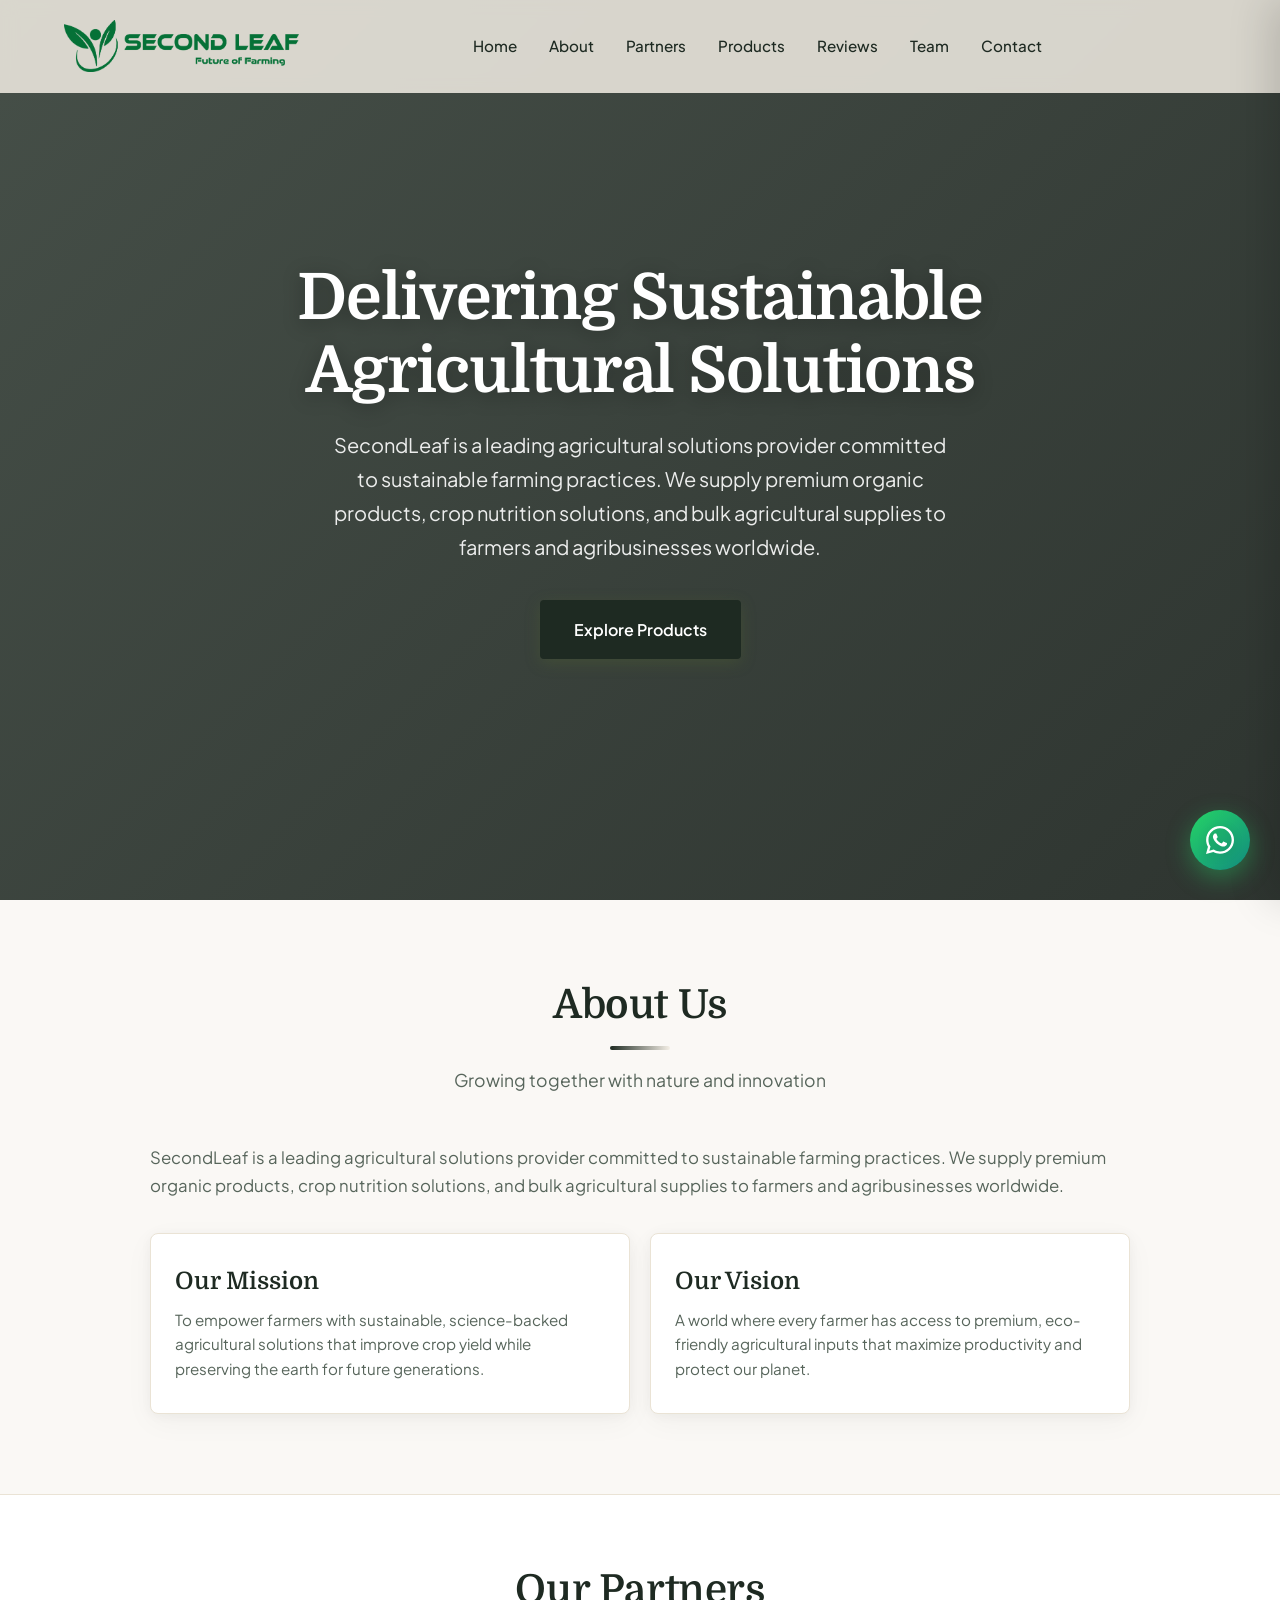
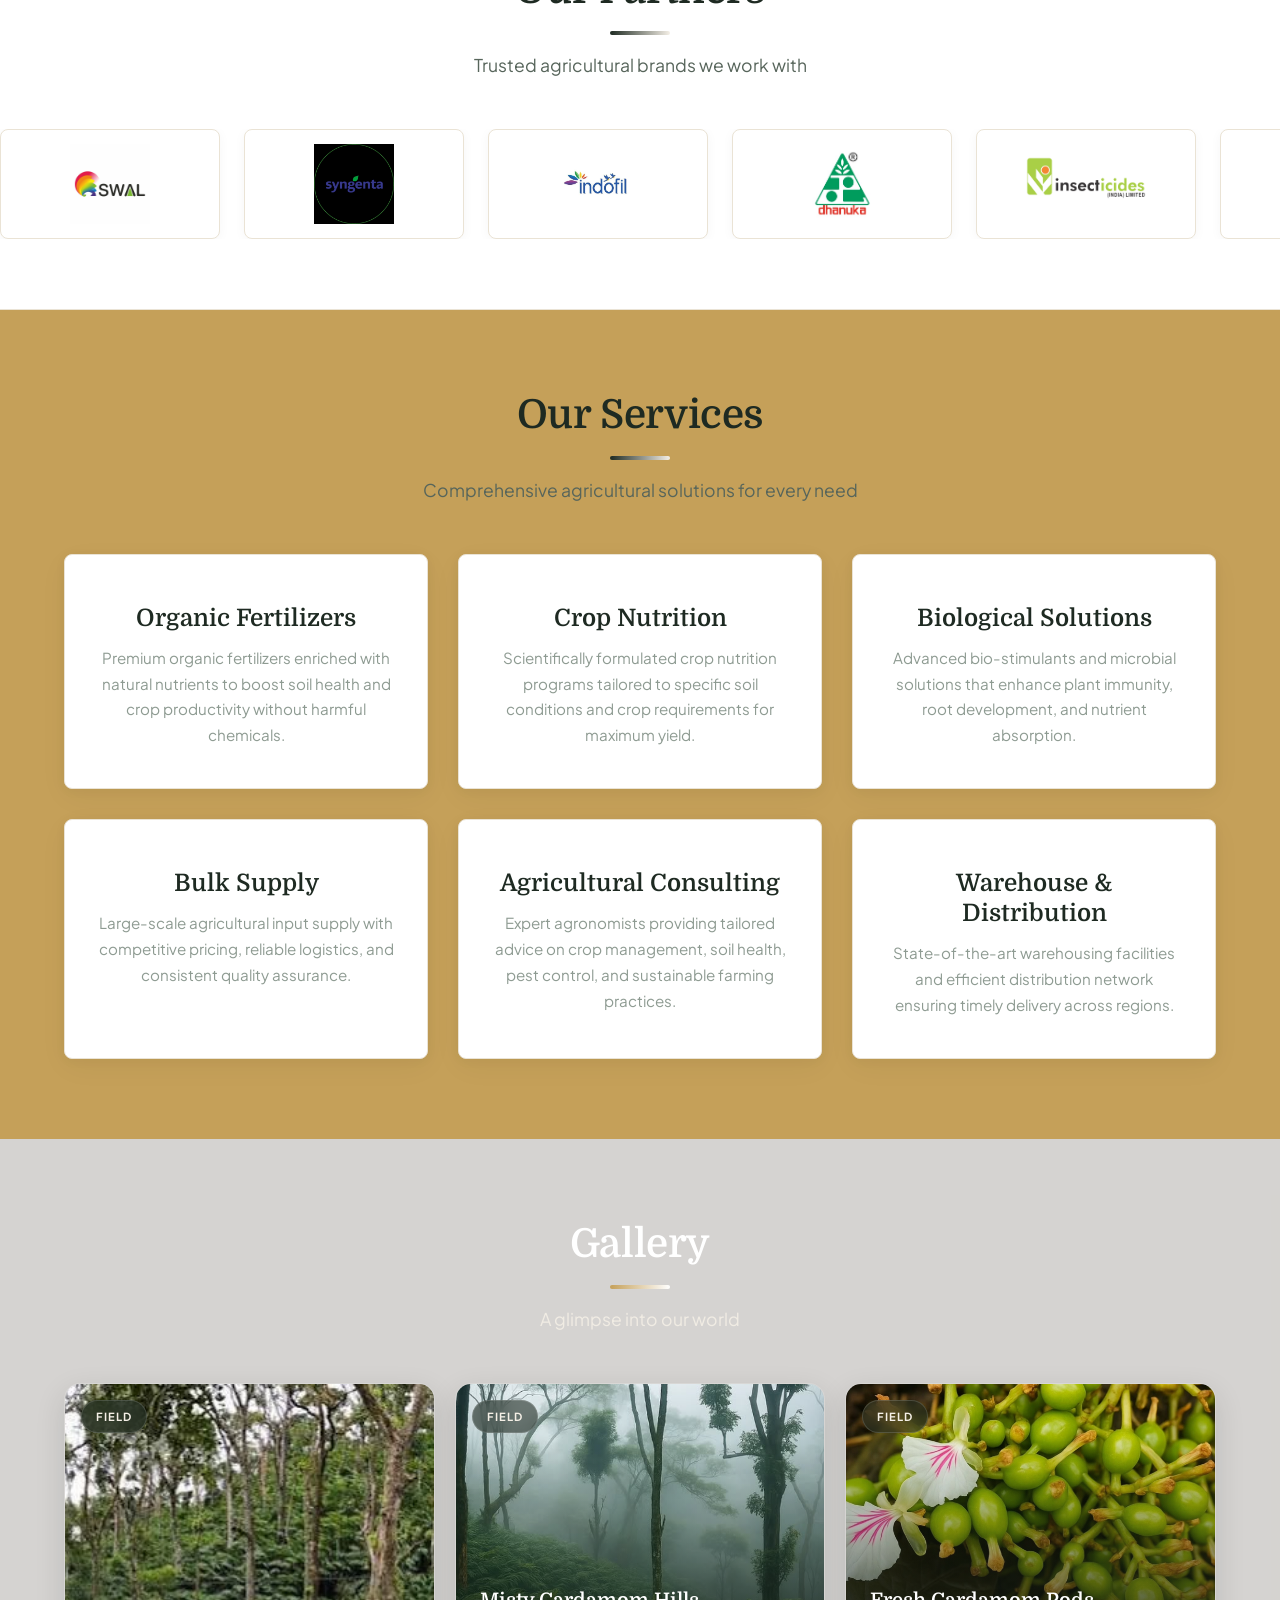
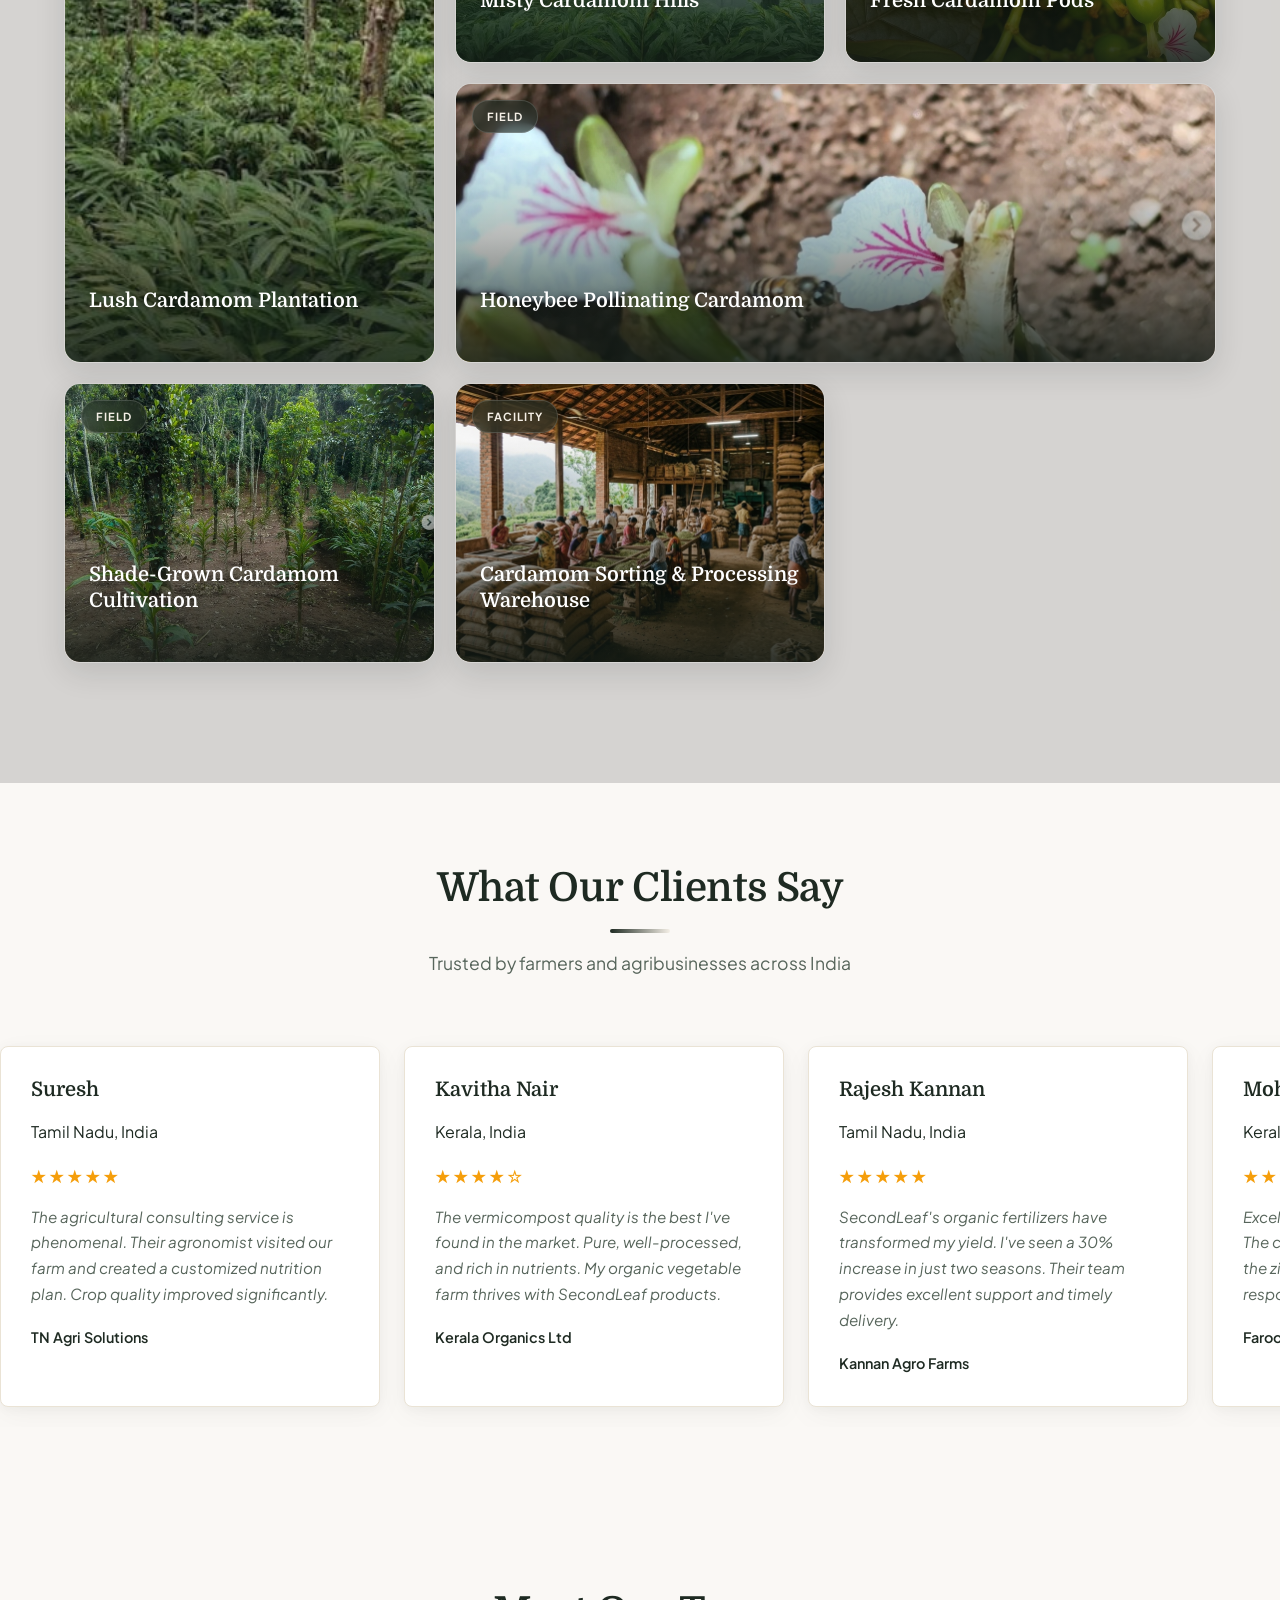
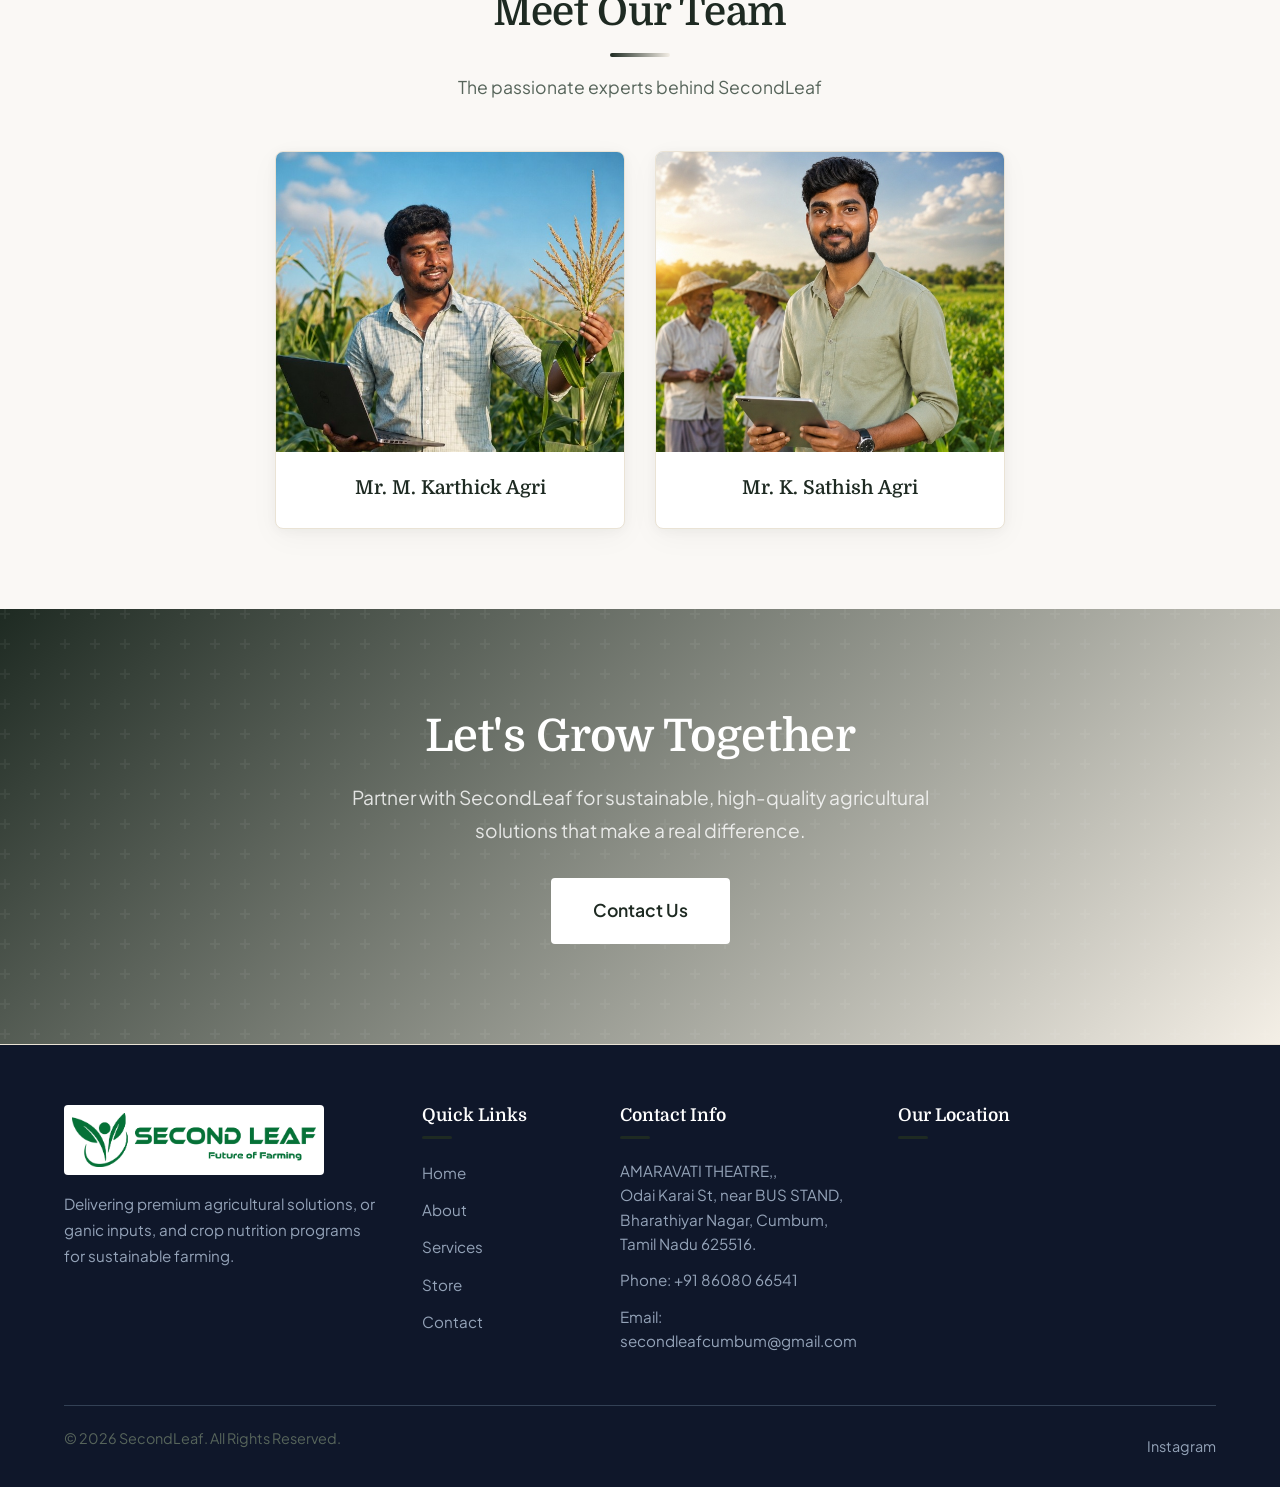
==== index.html @ 88ac5e3d "first commit" ====
<!DOCTYPE html>
<html lang="en">

<head>
  <meta charset="UTF-8">
  <meta name="viewport" content="width=device-width, initial-scale=1.0">
  <meta name="description"
    content="SecondLeaf — Delivering Sustainable Agricultural Solutions. Premium organic products, crop nutrition, and bulk agricultural supplies for farmers and agribusinesses worldwide.">
  <meta name="keywords"
    content="agriculture, organic farming, fertilizers, crop nutrition, sustainable agriculture, SecondLeaf">
  <meta name="author" content="SecondLeaf">
  <title>SecondLeaf — Sustainable Agricultural Solutions</title>

  <!-- Google Fonts -->
  <link rel="preconnect" href="https://fonts.googleapis.com">
  <link rel="preconnect" href="https://fonts.gstatic.com" crossorigin>
  <link
    href="https://fonts.googleapis.com/css2?family=Domine:wght@500;600;700&family=Plus+Jakarta+Sans:wght@400;500;600;700&display=swap"
    rel="stylesheet">

  <!-- Main Stylesheet -->
  <link rel="stylesheet" href="css/style.css">
</head>

<body>



  <!-- ============================================================
       2. SCROLL PROGRESS BAR
       ============================================================ -->
  <div id="scroll-progress" role="progressbar" aria-label="Page scroll progress" aria-valuenow="0" aria-valuemin="0"
    aria-valuemax="100"></div>

  <!-- ============================================================
       3. STICKY NAVBAR
       ============================================================ -->
  <nav class="navbar" role="navigation" aria-label="Main navigation">
    <div class="navbar-container container">
      <a href="#hero" class="nav-logo" aria-label="Second Leaf Home">
        <img src="assets/images/second-leaf-logo.png" alt="Second Leaf">
      </a>

      <ul class="nav-links" role="menubar">
        <li role="none"><a href="#hero" role="menuitem">Home</a></li>
        <li role="none"><a href="#about" role="menuitem">About</a></li>
        <li role="none"><a href="#partners" role="menuitem">Partners</a></li>
        <li role="none"><a href="#services" role="menuitem">Products</a></li>
        <li role="none"><a href="#reviews" role="menuitem">Reviews</a></li>
        <li role="none"><a href="#team" role="menuitem">Team</a></li>
        <li role="none"><a href="#cta" role="menuitem">Contact</a></li>
      </ul>

      <div class="nav-actions">
        <button class="hamburger" aria-label="Open menu" aria-expanded="false">
          <span></span>
          <span></span>
          <span></span>
        </button>
      </div>
    </div>
  </nav>

  <!-- Mobile Menu -->
  <div class="mobile-menu" role="dialog" aria-label="Mobile navigation menu">
    <ul>
      <li><a href="#hero">Home</a></li>
      <li><a href="#about">About</a></li>
      <li><a href="#partners">Partners</a></li>
      <li><a href="#services">Products</a></li>
      <li><a href="#reviews">Reviews</a></li>
      <li><a href="#team">Team</a></li>
      <li><a href="#cta">Contact</a></li>
    </ul>
  </div>

  <!-- ============================================================
       4. HERO SECTION
       ============================================================ -->
  <section id="hero" aria-label="Hero section">
    <div class="hero-slideshow">
      <div class="hero-slide" style="background-image: url('assets/images/hero/farmer-harvest.jpg');">
      </div>
      <div class="hero-slide" style="background-image: url('assets/images/hero/plantation.jpg');">
      </div>
      <div class="hero-slide" style="background-image: url('assets/images/hero/cardamom-flower.png');">
      </div>
      <div class="hero-slide" style="background-image: url('assets/images/hero/field-row.png');">
      </div>
      <div class="hero-slide" style="background-image: url('assets/images/hero/cardamom-stems.png');">
      </div>
    </div>
    <div class="hero-overlay"></div>

    <div class="hero-content container">
      <h1 class="hero-title" id="hero-title">Delivering Sustainable Agricultural Solutions</h1>
      <p class="hero-subtitle" id="hero-subtitle">Empowering farmers with premium organic products, cutting-edge crop
        nutrition, and reliable bulk supply — cultivating a greener tomorrow.</p>
      <div class="hero-buttons">
        <a href="#services" class="btn btn-primary btn-lg">Explore Products</a>
      </div>
    </div>
  </section>

  <!-- ============================================================
       5. ABOUT COMPANY
       ============================================================ -->
  <section id="about" aria-label="About SecondLeaf">
    <div class="container">
      <h2 class="section-title reveal">About Us</h2>
      <p class="section-subtitle reveal">Growing together with nature and innovation</p>

      <div class="about-content about-content-simple">
        <div class="about-text reveal">
          <p id="about-description"></p>

          <div class="mission-vision">
            <div class="mission-card">
              <h3>Our Mission</h3>
              <p id="about-mission"></p>
            </div>
            <div class="vision-card">
              <h3>Our Vision</h3>
              <p id="about-vision"></p>
            </div>
          </div>
        </div>
      </div>
    </div>
  </section>

  <!-- ============================================================
       6. PARTNERS
       ============================================================ -->
  <section id="partners" aria-label="Our partners">
    <div class="container">
      <h2 class="section-title reveal">Our Partners</h2>
      <p class="section-subtitle reveal">Trusted agricultural brands we work with</p>
    </div>
    <div class="partners-track-wrapper">
      <div class="partners-track" id="partners-track" aria-label="Partner logos carousel">
        <!-- Rendered by JS from partners array -->
      </div>
    </div>
  </section>

  <!-- ============================================================
       7. SERVICES
       ============================================================ -->
  <section id="services" aria-label="Our services">
    <div class="container">
      <h2 class="section-title reveal">Our Services</h2>
      <p class="section-subtitle reveal">Comprehensive agricultural solutions for every need</p>
      <div class="services-grid" id="services-grid">
        <!-- Rendered by JS from services array -->
      </div>
    </div>
  </section>

  <!-- ============================================================
       8. KEY FIGURES / STATISTICS
       ============================================================ -->
  <section id="statistics" aria-label="Key statistics">
    <div class="container">
      <h2 class="section-title reveal">Gallery</h2>
      <p class="section-subtitle reveal">A glimpse into our world</p>
      <div class="gallery-grid" id="gallery-grid">
        <!-- Rendered by JS from gallery (first 6 items) -->
      </div>
      <div class="gallery-cta reveal" style="text-align: center; margin-top: 40px;">
      </div>
    </div>
  </section>

  <!-- Timeline section removed for clean corporate redesign -->

  <!-- ============================================================
       9. GALLERY PREVIEW
       ============================================================ -->



  <!-- ============================================================
       11. REVIEWS SECTION
       ============================================================ -->
  <section id="reviews" aria-label="Customer reviews">
    <div class="container">
      <h2 class="section-title reveal">What Our Clients Say</h2>
      <p class="section-subtitle reveal">Trusted by farmers and agribusinesses across India</p>
    </div>
    <div class="reviews-track-wrapper">
      <div class="reviews-track" id="reviews-track" aria-label="Reviews carousel">
        <!-- Rendered by JS from reviews array (duplicated for infinite scroll) -->
      </div>
    </div>
  </section>

  <!-- ============================================================
       13. TEAM SECTION
       ============================================================ -->
  <section id="team" aria-label="Our team">
    <div class="container">
      <h2 class="section-title reveal">Meet Our Team</h2>
      <p class="section-subtitle reveal">The passionate experts behind SecondLeaf</p>
      <div class="team-grid" id="team-grid">
        <div class="team-card reveal">
          <div class="team-image">
            <img src="assets/images/karthick.jpg" alt="Mr. M. Karthick Agri" style="object-position: center top;">
          </div>
          <div class="team-info">
            <h3>Mr. M. Karthick Agri</h3>
          </div>
        </div>
        <div class="team-card reveal">
          <div class="team-image">
            <img src="assets/images/sathish.jpg" alt="K. Sathish Agri">
          </div>
          <div class="team-info">
            <h3>Mr. K. Sathish Agri</h3>
          </div>
        </div>
      </div>
    </div>
  </section>



  <!-- ============================================================
       15. CALL TO ACTION
       ============================================================ -->
  <section id="cta" aria-label="Call to action">
    <div class="container reveal">
      <h2>Let's Grow Together</h2>
      <p>Partner with SecondLeaf for sustainable, high-quality agricultural solutions that make a real difference.</p>
      <a href="https://wa.me/918608066541" target="_blank" rel="noopener" class="btn btn-lg">Contact Us</a>
    </div>
  </section>




  <!-- ============================================================
       17. FOOTER
       ============================================================ -->
  <footer class="footer" role="contentinfo" id="footer">
    <div class="container">
      <div class="footer-grid">
        <div class="footer-brand">
          <span class="footer-logo">
            <img src="assets/images/second-leaf-logo.png" alt="Second Leaf">
          </span>
          <p>Delivering premium agricultural solutions, or ganic inputs, and crop nutrition programs for sustainable
            farming.</p>
        </div>
        <div class="footer-links">
          <h4>Quick Links</h4>
          <ul>
            <li><a href="#hero">Home</a></li>
            <li><a href="#about">About</a></li>
            <li><a href="#services">Services</a></li>
            <li><a href="store.html">Store</a></li>
            <li><a href="#cta">Contact</a></li>
          </ul>
        </div>
        <div class="footer-contact">
          <h4>Contact Info</h4>
          <p>AMARAVATI THEATRE,,<br> Odai Karai St, near BUS STAND, Bharathiyar Nagar, Cumbum, Tamil Nadu 625516.</p>
          <p>Phone: +91 86080 66541</p>
          <p>Email: secondleafcumbum@gmail.com</p>
        </div>
        <div class="footer-map">
          <h4>Our Location</h4>
          <iframe src="https://www.google.com/maps?q=Second%20Leaf%20Enterprises&output=embed"
            title="Second Leaf Enterprises Google Map" width="100%" height="180" style="border:0;border-radius:4px;"
            allowfullscreen="" loading="lazy" referrerpolicy="no-referrer-when-downgrade"></iframe>
        </div>
      </div>
      <div class="footer-bottom">
        <p>&copy; 2026 SecondLeaf. All Rights Reserved.</p>
        <div class="footer-social-links">

          <a href="https://www.instagram.com/secondleaf_enterprises/" target="_blank" rel="noopener">Instagram</a>
        </div>
      </div>
    </div>
  </footer>



  <!-- ============================================================
       22. TOAST CONTAINER
       ============================================================ -->
  <div class="toast-container" id="toast-container" aria-live="polite"></div>

  <!-- ============================================================
       23. MODAL OVERLAY
       ============================================================ -->
  <div class="modal-overlay" id="modal-overlay" role="dialog" aria-modal="true" aria-label="Modal dialog">
    <div class="modal-content" id="modal-content">
      <!-- Content injected by JS -->
    </div>
  </div>

  <!-- ============================================================
       SCRIPTS — data.js first, then app.js
       ============================================================ -->
  <script src="js/data.js?v=2"></script>
  <script src="js/app.js?v=2"></script>

  <!-- ============================================================
       FLOATING WHATSAPP BUTTON
       ============================================================ -->
  <a href="https://wa.me/918608066541" class="whatsapp-float" target="_blank" rel="noopener"
    aria-label="Chat on WhatsApp">
    <svg class="whatsapp-icon" xmlns="http://www.w3.org/2000/svg" viewBox="0 0 448 512" width="28" height="28"
      fill="currentColor">
      <path
        d="M380.9 97.1C339 55.1 283.2 32 223.9 32c-122.4 0-222 99.6-222 222 0 39.1 10.2 77.3 29.6 111L0 480l117.7-30.9c32.4 17.7 68.9 27 106.1 27h.1c122.3 0 224.1-99.6 224.1-222 0-59.3-25.2-115-67.1-157zm-157 341.6c-33.2 0-65.7-8.9-94-25.7l-6.7-4-69.8 18.3L72 359.2l-4.4-7c-18.5-29.4-28.2-63.3-28.2-98.2 0-101.7 82.8-184.5 184.6-184.5 49.3 0 95.6 19.2 130.4 54.1 34.8 34.9 56.2 81.2 56.1 130.5 0 101.8-84.9 184.6-186.6 184.6zm101.2-138.2c-5.5-2.8-32.8-16.2-37.9-18-5.1-1.9-8.8-2.8-12.5 2.8-3.7 5.6-14.3 18-17.6 21.8-3.2 3.7-6.5 4.2-12 1.4-32.6-16.3-54-29.1-75.5-66-5.7-9.8 5.7-9.1 16.3-30.3 1.8-3.7 .9-6.9-.5-9.7-1.4-2.8-12.5-30.1-17.1-41.2-4.5-10.8-9.1-9.3-12.5-9.5-3.2-.2-6.9-.2-10.6-.2-3.7 0-9.7 1.4-14.8 6.9-5.1 5.6-19.4 19-19.4 46.3 0 27.3 19.9 53.7 22.6 57.4 2.8 3.7 39.1 59.7 94.8 83.8 35.2 15.2 49 16.5 66.6 13.9 10.7-1.6 32.8-13.4 37.4-26.4 4.6-13 4.6-24.1 3.2-26.4-1.3-2.5-5-3.9-10.5-6.6z" />
    </svg>
    <span class="whatsapp-tooltip">Chat with us</span>
  </a>

</body>

</html>
---- css/style.css ----
/* ============================================================
   SecondLeaf — Main Stylesheet
   Premium Agricultural Company Website
   ============================================================ */

/* ============================================================
   1. CSS Custom Properties
   ============================================================ */
:root {
  /* Brand Colors */
  --primary: #1E2A22; /* Deep British Racing Green */
  --secondary: #F4EFE6; /* Warm Sand */
  --accent: #C5A059; /* Muted Brass */
  --primary-dark: #121A15;
  --primary-light: #2A3B30;

  /* Backgrounds */
  --bg: #FAF8F5; /* Lighter sand for background readability */
  --bg-card: #FFFFFF;

  /* Text */
  --text: #1E2A22; /* Racing green text */
  --text-secondary: #57655B; /* Sage slate grey */
  --text-muted: #8E9B92;

  /* Borders & Shadows */
  --border: #EAE3D5;
  --shadow: rgba(30, 42, 34, 0.04);
  --shadow-lg: rgba(30, 42, 34, 0.08);

  /* Functional */
  --success: #1e3a27;
  --error: #7c2d12;
  --info: #1b4332;
  --warning: #854d0e;

  /* Spacing */
  --section-padding: 80px 0;
  --container-padding: 0 24px;
  --radius: 8px; /* Clean, modern border radius */
  --radius-sm: 4px;
  --radius-full: 9999px;

  /* Transitions */
  --transition: 0.2s ease;
  --transition-slow: 0.4s ease;
  --transition-bounce: 0.2s ease;

  /* Typography */
  --font-heading: 'Domine', serif;
  --font-body: 'Plus Jakarta Sans', sans-serif;

  /* Glassmorphism */
  --glass-bg: rgba(244, 239, 230, 0.85);
  --glass-border: rgba(197, 160, 89, 0.15);
  --glass-blur: blur(8px);
}

/* Dark Mode */
[data-theme='dark'] {
  --bg: #121A15;
  --bg-card: #1E2A22;
  --text: #FAF8F5;
  --text-secondary: #EAE3D5;
  --text-muted: #8E9B92;
  --border: #2A3B30;
  --shadow: rgba(0, 0, 0, 0.2);
  --shadow-lg: rgba(0, 0, 0, 0.3);
  --primary: #2D7A56;
  --secondary: #6B8E75;
  --accent: #1E293B;
  --glass-bg: rgba(15, 23, 42, 0.85);
  --glass-border: rgba(255, 255, 255, 0.05);
}

/* ============================================================
   2. Reset / Normalize
   ============================================================ */
*,
*::before,
*::after {
  box-sizing: border-box;
  margin: 0;
  padding: 0;
}

html {
  scroll-behavior: smooth;
  scroll-padding-top: 100px; /* Offset for sticky navbar */
  -webkit-text-size-adjust: 100%;
  font-size: 16px;
}

body {
  font-family: var(--font-body);
  font-weight: 400;
  line-height: 1.7;
  color: var(--text);
  background-color: var(--bg);
  -webkit-font-smoothing: antialiased;
  -moz-osx-font-smoothing: grayscale;
  overflow-x: hidden;
}

ul,
ol {
  list-style: none;
}

a {
  text-decoration: none;
  color: inherit;
  transition: color var(--transition);
}

img {
  max-width: 100%;
  height: auto;
  display: block;
}

button {
  font-family: var(--font-body);
  cursor: pointer;
}

input,
textarea,
select {
  font-family: var(--font-body);
}

/* ============================================================
   3. Typography System
   ============================================================ */
h1,
h2,
h3,
h4,
h5,
h6 {
  font-family: var(--font-heading);
  color: var(--text);
  line-height: 1.25;
  margin-bottom: 16px;
}

h1 {
  font-size: 3.5rem;
  font-weight: 700;
  letter-spacing: -0.02em;
}

h2 {
  font-size: 2.5rem;
  font-weight: 600;
  letter-spacing: -0.01em;
}

h3 {
  font-size: 1.5rem;
  font-weight: 600;
}

h4 {
  font-size: 1.25rem;
  font-weight: 600;
}

p {
  margin-bottom: 16px;
  color: var(--text-secondary);
  line-height: 1.7;
}

.section-title {
  font-family: var(--font-heading);
  font-size: 2.5rem;
  font-weight: 600;
  text-align: center;
  margin-bottom: 16px;
  color: var(--text);
  position: relative;
  padding-bottom: 20px;
}

.section-title::after {
  content: '';
  position: absolute;
  bottom: 0;
  left: 50%;
  transform: translateX(-50%);
  width: 60px;
  height: 4px;
  background: linear-gradient(90deg, var(--primary), var(--secondary));
  border-radius: var(--radius-full);
}

.section-subtitle {
  text-align: center;
  color: var(--text-secondary);
  font-size: 1.1rem;
  max-width: 600px;
  margin: 0 auto 48px;
  line-height: 1.7;
}

/* ============================================================
   4. Reusable Utilities
   ============================================================ */
.container {
  max-width: 1200px;
  margin: 0 auto;
  padding: var(--container-padding);
}

section {
  padding: var(--section-padding);
}

/* Grid Layouts */
.grid-2 {
  display: grid;
  grid-template-columns: repeat(2, 1fr);
  gap: 30px;
}

.grid-3 {
  display: grid;
  grid-template-columns: repeat(3, 1fr);
  gap: 30px;
}

.grid-4 {
  display: grid;
  grid-template-columns: repeat(4, 1fr);
  gap: 30px;
}

/* Glassmorphism */
.glass {
  background: var(--glass-bg);
  backdrop-filter: var(--glass-blur);
  -webkit-backdrop-filter: var(--glass-blur);
  border: 1px solid var(--glass-border);
}

/* Buttons */
.btn {
  display: inline-flex;
  align-items: center;
  justify-content: center;
  gap: 8px;
  padding: 14px 32px;
  border-radius: var(--radius-sm);
  font-family: var(--font-body);
  font-size: 1rem;
  font-weight: 600;
  border: 2px solid transparent;
  cursor: pointer;
  transition: all var(--transition);
  text-decoration: none;
  position: relative;
  overflow: hidden;
}

.btn::after {
  content: '';
  position: absolute;
  inset: 0;
  background: rgba(255, 255, 255, 0.15);
  transform: translateX(-100%);
  transition: transform 0.4s ease;
}

.btn:hover::after {
  transform: translateX(0);
}

.btn-primary {
  background: var(--primary);
  color: #ffffff;
  border-color: var(--primary);
  box-shadow: 0 4px 15px rgba(85, 107, 47, 0.3);
}

.btn-primary:hover {
  background: var(--secondary);
  border-color: var(--secondary);
  transform: translateY(-3px);
  box-shadow: 0 8px 25px rgba(85, 107, 47, 0.4);
}

.btn-secondary {
  background: var(--accent);
  color: var(--primary);
  border-color: var(--accent);
}

.btn-secondary:hover {
  background: #d9cdb5;
  border-color: #d9cdb5;
  transform: translateY(-3px);
  box-shadow: 0 8px 25px rgba(0, 0, 0, 0.1);
}

.btn-outline {
  background: transparent;
  color: #ffffff;
  border-color: #ffffff;
}

.btn-outline:hover {
  background: #ffffff;
  color: var(--primary);
  transform: translateY(-3px);
  box-shadow: 0 8px 25px rgba(255, 255, 255, 0.2);
}

/* ============================================================
   5. Keyframe Animations
   ============================================================ */
@keyframes fadeIn {
  from {
    opacity: 0;
  }
  to {
    opacity: 1;
  }
}

@keyframes slideInLeft {
  from {
    transform: translateX(-60px);
    opacity: 0;
  }
  to {
    transform: translateX(0);
    opacity: 1;
  }
}

@keyframes slideInRight {
  from {
    transform: translateX(60px);
    opacity: 0;
  }
  to {
    transform: translateX(0);
    opacity: 1;
  }
}

@keyframes slideInUp {
  from {
    transform: translateY(60px);
    opacity: 0;
  }
  to {
    transform: translateY(0);
    opacity: 1;
  }
}

@keyframes float {
  0%,
  100% {
    transform: translateY(0) rotate(0deg);
  }
  50% {
    transform: translateY(-20px) rotate(3deg);
  }
}

@keyframes pulse {
  0%,
  100% {
    transform: scale(1);
    box-shadow: 0 0 0 0 rgba(85, 107, 47, 0.4);
  }
  50% {
    transform: scale(1.1);
    box-shadow: 0 0 20px 8px rgba(85, 107, 47, 0.15);
  }
}

@keyframes spin {
  from {
    transform: rotate(0deg);
  }
  to {
    transform: rotate(360deg);
  }
}

@keyframes scroll {
  0% {
    transform: translateX(0);
  }
  100% {
    transform: translateX(-50%);
  }
}

@keyframes wave {
  0% {
    transform: translateX(0) translateZ(0) scaleY(1);
  }
  50% {
    transform: translateX(-25%) translateZ(0) scaleY(0.8);
  }
  100% {
    transform: translateX(-50%) translateZ(0) scaleY(1);
  }
}

@keyframes shimmer {
  0% {
    background-position: -200% 0;
  }
  100% {
    background-position: 200% 0;
  }
}

@keyframes ripple {
  0% {
    transform: scale(0);
    opacity: 0.6;
  }
  100% {
    transform: scale(4);
    opacity: 0;
  }
}

@keyframes scaleIn {
  from {
    transform: scale(0.8);
    opacity: 0;
  }
  to {
    transform: scale(1);
    opacity: 1;
  }
}

@keyframes floatLeaf {
  0% {
    transform: translateX(0) translateY(0) rotate(0deg);
    opacity: 1;
  }
  25% {
    transform: translateX(80px) translateY(200px) rotate(90deg);
    opacity: 0.8;
  }
  50% {
    transform: translateX(-30px) translateY(400px) rotate(180deg);
    opacity: 0.6;
  }
  75% {
    transform: translateX(60px) translateY(600px) rotate(270deg);
    opacity: 0.3;
  }
  100% {
    transform: translateX(20px) translateY(800px) rotate(360deg);
    opacity: 0;
  }
}

@keyframes partnerScroll {
  0% {
    transform: translateX(0);
  }
  100% {
    transform: translateX(-50%);
  }
}

/* ============================================================
   6. Scroll Reveal
   ============================================================ */
.reveal {
  opacity: 1;
  transform: none;
  transition: none;
}

.reveal.active {
  opacity: 1;
  transform: none;
}

.reveal-left {
  opacity: 1;
  transform: none;
  transition: none;
}

.reveal-right {
  opacity: 1;
  transform: none;
  transition: none;
}

.reveal-left.active,
.reveal-right.active {
  opacity: 1;
  transform: none;
}

/* ============================================================
   7. Loading Screen
   ============================================================ */
#loading-screen {
  position: fixed;
  inset: 0;
  z-index: 10000;
  display: flex;
  flex-direction: column;
  align-items: center;
  justify-content: center;
  background: linear-gradient(135deg, #0A3622, #1B4332, #072517);
  transition: opacity 0.4s ease, visibility 0.4s ease;
}

.loading-logo {
  font-family: var(--font-heading);
  font-size: 3rem;
  font-weight: 700;
  color: #ffffff;
  text-shadow: 0 4px 20px rgba(0, 0, 0, 0.2);
}

.loading-spinner {
  width: 32px;
  height: 32px;
  border: 2px solid rgba(255, 255, 255, 0.2);
  border-top-color: #ffffff;
  border-radius: 50%;
  animation: spin 0.8s linear infinite;
  margin-top: 24px;
}

#loading-screen.fade-out,
.loading-screen.fade-out {
  opacity: 0;
  pointer-events: none;
  visibility: hidden;
}

/* ============================================================
   8. Scroll Progress Bar
   ============================================================ */
#scroll-progress {
  position: fixed;
  top: 0;
  left: 0;
  height: 4px;
  background: linear-gradient(90deg, var(--primary), var(--secondary), var(--primary));
  background-size: 200% 100%;
  z-index: 9999;
  width: 0%;
  transition: width 0.1s linear;
  box-shadow: 0 0 8px rgba(85, 107, 47, 0.5);
}

/* ============================================================
   9. Navbar
   ============================================================ */
.navbar {
  position: fixed;
  top: 0;
  left: 0;
  right: 0;
  z-index: 1000;
  padding: 20px 0;
  background: var(--glass-bg);
  backdrop-filter: var(--glass-blur);
  -webkit-backdrop-filter: var(--glass-blur);
  border-bottom: 1px solid transparent;
  transition: padding var(--transition), box-shadow var(--transition), border-color var(--transition);
}

.navbar.scrolled {
  padding: 12px 0;
  box-shadow: 0 4px 30px var(--shadow);
  border-bottom-color: var(--border);
}

.navbar-container {
  display: flex;
  align-items: center;
  justify-content: space-between;
  max-width: 1200px;
  margin: 0 auto;
  padding: 0 24px;
}

.nav-logo {
  display: flex;
  align-items: center;
  flex-shrink: 0;
}

.nav-logo img {
  display: block;
  width: auto;
  height: 52px;
  max-width: 260px;
  object-fit: contain;
}

.nav-links {
  display: flex;
  align-items: center;
  gap: 32px;
  list-style: none;
}

.nav-links a {
  font-size: 0.95rem;
  font-weight: 500;
  color: var(--text);
  position: relative;
  padding: 4px 0;
  transition: color var(--transition);
}

.nav-links a::after {
  content: '';
  position: absolute;
  bottom: -2px;
  left: 0;
  width: 0;
  height: 2px;
  background: var(--primary);
  border-radius: var(--radius-full);
  transition: width var(--transition);
}

.nav-links a:hover {
  color: var(--primary);
}

.nav-links a:hover::after {
  width: 100%;
}

.nav-cta {
  padding: 10px 24px;
  background: var(--primary);
  color: #ffffff !important;
  border-radius: var(--radius-sm);
  font-weight: 600;
  font-size: 0.95rem;
  transition: all var(--transition);
  box-shadow: 0 4px 12px rgba(85, 107, 47, 0.25);
}

.nav-cta:hover {
  background: var(--secondary);
  transform: translateY(-2px);
  box-shadow: 0 6px 20px rgba(85, 107, 47, 0.35);
}

.nav-cta::after {
  display: none;
}

/* Hamburger */
.hamburger {
  display: none;
  flex-direction: column;
  gap: 5px;
  background: none;
  border: none;
  cursor: pointer;
  padding: 4px;
  z-index: 1001;
}

.hamburger span {
  display: block;
  width: 28px;
  height: 2.5px;
  background: var(--text);
  border-radius: var(--radius-full);
  transition: all var(--transition);
  transform-origin: center;
}

.hamburger.active span:nth-child(1) {
  transform: rotate(45deg) translateY(5px) translateX(5px);
}

.hamburger.active span:nth-child(2) {
  opacity: 0;
  transform: scaleX(0);
}

.hamburger.active span:nth-child(3) {
  transform: rotate(-45deg) translateY(-5px) translateX(5px);
}

/* Mobile Menu */
.mobile-menu {
  position: fixed;
  top: 0;
  right: 0;
  width: 320px;
  max-width: 85vw;
  height: 100vh;
  background: var(--bg-card);
  z-index: 1000;
  transform: translateX(100%);
  transition: transform 0.4s cubic-bezier(0.4, 0, 0.2, 1);
  box-shadow: -10px 0 40px rgba(0, 0, 0, 0.15);
  padding: 100px 32px 40px;
  display: flex;
  flex-direction: column;
  gap: 8px;
  overflow-y: auto;
}

.mobile-menu.active {
  transform: translateX(0);
}

.mobile-menu a {
  display: block;
  padding: 14px 0;
  font-size: 1.1rem;
  font-weight: 500;
  color: var(--text);
  border-bottom: 1px solid var(--border);
  transition: all var(--transition);
}

.mobile-menu a:hover {
  color: var(--primary);
  padding-left: 12px;
}

.mobile-menu-overlay {
  position: fixed;
  inset: 0;
  background: rgba(0, 0, 0, 0.5);
  z-index: 999;
  opacity: 0;
  pointer-events: none;
  transition: opacity var(--transition);
}

.mobile-menu-overlay.active {
  opacity: 1;
  pointer-events: auto;
}

/* ============================================================
   10. Hero Section
   ============================================================ */
#hero {
  min-height: 100vh;
  position: relative;
  overflow: hidden;
  display: flex;
  align-items: center;
  justify-content: center;
  padding-top: 100px; /* Offset for sticky navbar */
}

.hero-slideshow {
  position: absolute;
  inset: 0;
  z-index: 0;
  overflow: hidden;
}

.hero-slide {
  position: absolute;
  inset: 0;
  background-size: cover;
  background-position: center;
  background-repeat: no-repeat;
  opacity: 0;
  transform: scale(1.03);
  animation: luxurySlide 30s linear infinite;
  transition: opacity 1.5s ease-in-out;
}

.hero-slide:nth-child(1) {
  animation-delay: 0s;
}

.hero-slide:nth-child(2) {
  animation-delay: 6s;
}

.hero-slide:nth-child(3) {
  animation-delay: 12s;
}

.hero-slide:nth-child(4) {
  animation-delay: 18s;
}

.hero-slide:nth-child(5) {
  animation-delay: 24s;
}

@keyframes luxurySlide {
  0% {
    opacity: 0;
    transform: scale(1.03);
  }
  5% {
    opacity: 1;
  }
  20% {
    opacity: 1;
    transform: scale(1.10);
  }
  25% {
    opacity: 0;
    transform: scale(1.13);
  }
  100% {
    opacity: 0;
  }
}

.hero-overlay {
  position: absolute;
  inset: 0;
  background: linear-gradient(135deg, rgba(30, 42, 34, 0.82) 0%, rgba(18, 26, 21, 0.88) 100%);
  z-index: 1;
}

.hero-content {
  position: relative;
  z-index: 2;
  text-align: center;
  color: #ffffff;
  max-width: 850px;
  padding: 0 24px;
}

.hero-title {
  font-size: 4rem;
  font-weight: 700;
  line-height: 1.15;
  margin-bottom: 20px;
  text-shadow: 0 4px 20px rgba(0, 0, 0, 0.3);
  animation: slideInUp 0.8s ease forwards;
  color: #ffffff;
}

.hero-subtitle {
  font-size: 1.25rem;
  opacity: 0.9;
  margin-bottom: 36px;
  line-height: 1.7;
  animation: slideInUp 0.8s ease 0.15s forwards;
  animation-fill-mode: both;
  color: rgba(255, 255, 255, 0.9);
  max-width: 620px;
  margin-left: auto;
  margin-right: auto;
}

.hero-buttons {
  display: flex;
  gap: 16px;
  justify-content: center;
  flex-wrap: wrap;
  animation: slideInUp 0.8s ease 0.3s forwards;
  animation-fill-mode: both;
}

/* Leaf Particles */
.leaf {
  position: absolute;
  width: 20px;
  height: 20px;
  background: rgba(255, 255, 255, 0.12);
  border-radius: 50% 0 50% 0;
  z-index: 1;
  pointer-events: none;
}

.leaf:nth-child(1) {
  left: 5%;
  top: 10%;
  width: 18px;
  height: 18px;
  animation: floatLeaf 12s linear infinite;
  animation-delay: 0s;
  opacity: 0.7;
}

.leaf:nth-child(2) {
  left: 15%;
  top: 5%;
  width: 24px;
  height: 24px;
  animation: floatLeaf 15s linear infinite;
  animation-delay: 1.5s;
  opacity: 0.5;
}

.leaf:nth-child(3) {
  left: 30%;
  top: 8%;
  width: 15px;
  height: 15px;
  animation: floatLeaf 10s linear infinite;
  animation-delay: 3s;
  opacity: 0.6;
}

.leaf:nth-child(4) {
  left: 45%;
  top: 3%;
  width: 28px;
  height: 28px;
  animation: floatLeaf 18s linear infinite;
  animation-delay: 0.8s;
  opacity: 0.4;
}

.leaf:nth-child(5) {
  left: 60%;
  top: 12%;
  width: 20px;
  height: 20px;
  animation: floatLeaf 13s linear infinite;
  animation-delay: 4.5s;
  opacity: 0.6;
}

.leaf:nth-child(6) {
  left: 70%;
  top: 2%;
  width: 22px;
  height: 22px;
  animation: floatLeaf 16s linear infinite;
  animation-delay: 2s;
  opacity: 0.5;
}

.leaf:nth-child(7) {
  left: 80%;
  top: 15%;
  width: 16px;
  height: 16px;
  animation: floatLeaf 11s linear infinite;
  animation-delay: 5.5s;
  opacity: 0.7;
}

.leaf:nth-child(8) {
  left: 90%;
  top: 6%;
  width: 30px;
  height: 30px;
  animation: floatLeaf 20s linear infinite;
  animation-delay: 1s;
  opacity: 0.3;
}

.leaf:nth-child(9) {
  left: 25%;
  top: 18%;
  width: 19px;
  height: 19px;
  animation: floatLeaf 14s linear infinite;
  animation-delay: 6s;
  opacity: 0.55;
}

.leaf:nth-child(10) {
  left: 55%;
  top: 20%;
  width: 25px;
  height: 25px;
  animation: floatLeaf 17s linear infinite;
  animation-delay: 3.5s;
  opacity: 0.45;
}

/* Wave Separator */
.wave-separator {
  position: absolute;
  bottom: -2px;
  left: 0;
  width: 100%;
  z-index: 3;
  line-height: 0;
}

.wave-separator svg {
  width: 100%;
  height: 80px;
  display: block;
}

.wave-separator path {
  fill: var(--bg);
  animation: wave 8s ease-in-out infinite;
}

/* ============================================================
   11. About Section
   ============================================================ */
#about {
  padding: var(--section-padding);
  background: var(--bg);
}

.about-content {
  display: grid;
  grid-template-columns: 1fr 1fr;
  gap: 60px;
  align-items: start;
}

.about-content-simple {
  display: block;
  max-width: 980px;
  margin: 0 auto;
}

.about-text {
  font-size: 1.05rem;
  line-height: 1.8;
  color: var(--text-secondary);
}

.about-text p {
  margin-bottom: 20px;
}

.mission-vision {
  display: grid;
  grid-template-columns: 1fr 1fr;
  gap: 20px;
  margin-top: 32px;
}

.mission-card,
.vision-card {
  background: var(--bg-card);
  border-radius: var(--radius);
  padding: 32px 24px;
  box-shadow: 0 2px 12px var(--shadow), 0 8px 30px rgba(0, 0, 0, 0.04);
  transition: all var(--transition);
  border: 1px solid var(--border);
}

.mission-card:hover,
.vision-card:hover {
  transform: translateY(-6px);
  box-shadow: 0 8px 30px var(--shadow-lg), 0 16px 50px rgba(0, 0, 0, 0.06);
}

.mission-card h3,
.vision-card h3 {
  margin-bottom: 12px;
  color: var(--text);
}

.mission-card p,
.vision-card p {
  font-size: 0.95rem;
  color: var(--text-secondary);
  margin-bottom: 0;
  line-height: 1.6;
}

.values-grid {
  display: grid;
  grid-template-columns: 1fr 1fr;
  gap: 20px;
}

.value-card {
  background: var(--bg-card);
  border-radius: var(--radius);
  padding: 32px 24px;
  box-shadow: 0 2px 12px var(--shadow), 0 8px 30px rgba(0, 0, 0, 0.04);
  text-align: center;
  transition: all var(--transition);
  border: 1px solid var(--border);
}

.value-card:hover {
  transform: translateY(-6px);
  box-shadow: 0 8px 30px var(--shadow-lg), 0 16px 50px rgba(0, 0, 0, 0.06);
}

.value-card .icon {
  font-size: 3rem;
  margin-bottom: 16px;
  display: block;
}

.value-card h4 {
  margin-bottom: 8px;
  color: var(--text);
}

.value-card p {
  font-size: 0.95rem;
  color: var(--text-secondary);
  margin-bottom: 0;
}

/* ============================================================
   12. Services Section
   ============================================================ */
#services {
  padding: var(--section-padding);
  background: var(--accent);
}

[data-theme='dark'] #services {
  background: #12192e;
}

.services-grid {
  display: grid;
  grid-template-columns: repeat(3, 1fr);
  gap: 30px;
}

.service-card {
  background: var(--bg-card);
  border-radius: var(--radius);
  box-shadow: 0 2px 12px var(--shadow), 0 8px 30px rgba(0, 0, 0, 0.04);
  padding: 40px 30px;
  transition: all var(--transition);
  border: 1px solid var(--border);
  text-align: center;
}

.service-card:hover {
  transform: translateY(-8px);
  box-shadow: 0 12px 40px var(--shadow-lg), 0 20px 60px rgba(0, 0, 0, 0.08);
}

.service-card .service-icon {
  width: 72px;
  height: 72px;
  border-radius: 50%;
  background: linear-gradient(135deg, var(--primary), var(--secondary));
  display: flex;
  align-items: center;
  justify-content: center;
  margin: 0 auto 24px;
  font-size: 2rem;
  color: #ffffff;
  box-shadow: 0 4px 15px rgba(85, 107, 47, 0.3);
}

.service-card h3 {
  margin-top: 8px;
  margin-bottom: 12px;
  color: var(--text);
}

.service-card p {
  color: var(--text-muted);
  font-size: 0.95rem;
  line-height: 1.7;
  margin-bottom: 0;
}

/* ============================================================
   13. Statistics Section
   ============================================================ */
#statistics {
  background: linear-gradient(135deg, #556B2F 0%, #3F5F2A 50%, #2a4018 100%);
  background-attachment: fixed;
  color: #ffffff;
  padding: 80px 0;
  position: relative;
}

#statistics::before {
  content: '';
  position: absolute;
  inset: 0;
  background: rgba(0, 0, 0, 0.15);
}

.stats-grid {
  display: grid;
  grid-template-columns: repeat(4, 1fr);
  gap: 30px;
  position: relative;
  z-index: 1;
}

.stat-item {
  text-align: center;
  padding: 20px;
}

.stat-number {
  font-family: var(--font-heading);
  font-size: 3.5rem;
  font-weight: 700;
  margin-bottom: 8px;
  line-height: 1;
  color: #ffffff;
}

.stat-label {
  text-transform: uppercase;
  letter-spacing: 2px;
  font-size: 0.85rem;
  font-weight: 500;
  opacity: 0.8;
  color: rgba(255, 255, 255, 0.8);
}

/* ============================================================
   14. Timeline Section
   ============================================================ */
#timeline {
  padding: var(--section-padding);
  background: var(--bg);
}

.timeline-container {
  position: relative;
  max-width: 900px;
  margin: 0 auto;
  padding: 20px 0;
}

.timeline-container::before {
  content: '';
  position: absolute;
  top: 0;
  left: 50%;
  transform: translateX(-50%);
  width: 3px;
  height: 100%;
  background: linear-gradient(to bottom, var(--primary), var(--secondary));
  border-radius: var(--radius-full);
}

.timeline-item {
  position: relative;
  width: 50%;
  padding: 20px 40px;
}

.timeline-item:nth-child(odd) {
  margin-left: 0;
  text-align: right;
  padding-right: 50px;
}

.timeline-item:nth-child(even) {
  margin-left: 50%;
  text-align: left;
  padding-left: 50px;
}

.timeline-content {
  background: var(--bg-card);
  border-radius: var(--radius);
  box-shadow: 0 2px 12px var(--shadow), 0 8px 30px rgba(0, 0, 0, 0.04);
  padding: 24px;
  border: 1px solid var(--border);
  transition: all var(--transition);
}

.timeline-content:hover {
  transform: translateY(-4px);
  box-shadow: 0 8px 30px var(--shadow-lg);
}

.timeline-year {
  display: inline-block;
  background: var(--primary);
  color: #ffffff;
  padding: 4px 16px;
  border-radius: var(--radius-full);
  font-family: var(--font-heading);
  font-weight: 600;
  font-size: 0.9rem;
  margin-bottom: 12px;
}

.timeline-content h3 {
  margin-bottom: 8px;
  font-size: 1.2rem;
}

.timeline-content p {
  font-size: 0.95rem;
  margin-bottom: 0;
}

.timeline-dot {
  position: absolute;
  top: 32px;
  width: 16px;
  height: 16px;
  background: var(--primary);
  border-radius: 50%;
  z-index: 2;
  border: 4px solid #ffffff;
  box-shadow: 0 0 0 3px var(--primary);
}

[data-theme='dark'] .timeline-dot {
  border-color: var(--bg);
}

.timeline-item:nth-child(odd) .timeline-dot {
  right: -8px;
}

.timeline-item:nth-child(even) .timeline-dot {
  left: -8px;
}

/* ============================================================
   15. Gallery Section
   ============================================================ */
#statistics .section-title {
  color: #ffffff;
}

#statistics .section-title::after {
  background: linear-gradient(90deg, var(--accent), #ffffff);
}

#statistics .section-subtitle {
  color: #F4EFE6;
  opacity: 0.9;
}

#gallery {
  padding: var(--section-padding);
  background: var(--accent);
}

[data-theme='dark'] #gallery {
  background: #12192e;
}

.gallery-grid {
  display: grid;
  grid-template-columns: repeat(3, 1fr);
  grid-auto-rows: 280px;
  gap: 20px;
}

.gallery-grid .gallery-item:nth-child(1) {
  grid-row: span 2;
}

.gallery-grid .gallery-item:nth-child(4) {
  grid-column: span 2;
}

.gallery-item {
  overflow: hidden;
  border-radius: 16px;
  position: relative;
  cursor: pointer;
  box-shadow: 0 10px 30px rgba(18, 26, 21, 0.12);
  border: 1px solid rgba(255, 255, 255, 0.08);
  transition: box-shadow 0.3s ease;
}

.gallery-item::after {
  content: '';
  position: absolute;
  inset: 0;
  background: linear-gradient(to top, rgba(18, 26, 21, 0.85) 0%, rgba(18, 26, 21, 0.3) 45%, rgba(18, 26, 21, 0) 80%);
  z-index: 1;
  pointer-events: none;
  transition: opacity 0.3s ease;
}

.gallery-item:hover {
  box-shadow: 0 15px 35px rgba(18, 26, 21, 0.18);
}

.gallery-item img {
  width: 100%;
  height: 100%;
  object-fit: cover;
}

.gallery-badge {
  position: absolute;
  top: 16px;
  left: 16px;
  background: rgba(30, 42, 34, 0.6);
  backdrop-filter: blur(8px);
  -webkit-backdrop-filter: blur(8px);
  color: #F4EFE6;
  padding: 6px 14px;
  border-radius: 30px;
  font-size: 0.7rem;
  font-weight: 700;
  letter-spacing: 1px;
  z-index: 3;
  border: 1px solid rgba(255, 255, 255, 0.15);
  transition: background 0.3s ease, border-color 0.3s ease;
}

.gallery-item:hover .gallery-badge {
  background: var(--primary);
  border-color: var(--accent);
}

.gallery-overlay {
  position: absolute;
  inset: 0;
  display: flex;
  align-items: flex-end;
  padding: 24px;
  z-index: 2;
}

.gallery-info {
  width: 100%;
}

.gallery-info h3 {
  font-family: var(--font-heading);
  font-size: 1.25rem;
  font-weight: 600;
  color: #ffffff;
  margin-bottom: 0;
  line-height: 1.3;
  text-shadow: 0 2px 10px rgba(0, 0, 0, 0.25);
}

.gallery-action {
  display: flex;
  align-items: center;
  gap: 6px;
  font-size: 0.85rem;
  color: var(--accent);
  font-weight: 600;
  opacity: 0;
  transition: opacity 0.25s ease;
}

.gallery-action svg {
  transition: transform 0.3s ease;
}

.gallery-item:hover .gallery-info h3 {
  margin-bottom: 6px;
}

.gallery-item:hover .gallery-action {
  opacity: 1;
}

/* ============================================================
   16. Before / After Comparison Slider
   ============================================================ */
.comparison-section {
  padding: var(--section-padding);
  background: var(--bg);
}

.comparison-container {
  position: relative;
  overflow: hidden;
  border-radius: var(--radius);
  max-width: 800px;
  margin: 0 auto;
  height: 500px;
  box-shadow: 0 8px 40px var(--shadow-lg);
  border: 1px solid var(--border);
}

.comparison-before {
  position: absolute;
  inset: 0;
  z-index: 1;
}

.comparison-after {
  position: absolute;
  inset: 0;
  z-index: 2;
  clip-path: polygon(50% 0, 100% 0, 100% 100%, 50% 100%); /* Initial half-mask */
}

.comparison-before img,
.comparison-after img {
  width: 100%;
  height: 100%;
  object-fit: cover;
}

.comparison-slider {
  position: absolute;
  top: 0;
  bottom: 0;
  left: 50%;
  width: 4px;
  background: #ffffff;
  cursor: ew-resize;
  z-index: 3;
  transform: translateX(-50%);
}

.comparison-slider::before {
  content: '⬌';
  position: absolute;
  top: 50%;
  left: 50%;
  transform: translate(-50%, -50%);
  width: 44px;
  height: 44px;
  background: #ffffff;
  border-radius: 50%;
  display: flex;
  align-items: center;
  justify-content: center;
  font-size: 1.2rem;
  color: var(--primary);
  box-shadow: 0 4px 15px rgba(0, 0, 0, 0.25);
  font-weight: 700;
}

.comparison-label {
  position: absolute;
  padding: 6px 16px;
  background: rgba(0, 0, 0, 0.6);
  color: #ffffff;
  border-radius: var(--radius-sm);
  font-size: 0.85rem;
  font-weight: 600;
  letter-spacing: 1px;
  text-transform: uppercase;
  z-index: 4;
}

.comparison-label.comparison-label-before {
  bottom: 20px;
  left: 20px;
}

.comparison-label.comparison-label-after {
  bottom: 20px;
  right: 20px;
}

/* ============================================================
   17. Reviews Carousel
   ============================================================ */
#reviews {
  padding: var(--section-padding);
  background: var(--bg);
}

.reviews-track-wrapper {
  overflow: hidden;
  padding: 20px 0;
}

.reviews-track {
  display: flex;
  gap: 24px;
  animation: scroll 30s linear infinite;
  width: max-content;
}

.reviews-track:hover {
  animation-play-state: paused;
}

.review-card {
  min-width: 350px;
  max-width: 380px;
  background: var(--bg-card);
  border-radius: var(--radius);
  box-shadow: 0 2px 12px var(--shadow), 0 8px 30px rgba(0, 0, 0, 0.04);
  padding: 30px;
  flex-shrink: 0;
  border: 1px solid var(--border);
  transition: all var(--transition);
}

.review-card:hover {
  box-shadow: 0 8px 30px var(--shadow-lg);
}

.review-card .client-info {
  display: flex;
  align-items: center;
  gap: 12px;
  margin-bottom: 16px;
}

.review-card .client-image {
  width: 56px;
  height: 56px;
  border-radius: 50%;
  object-fit: cover;
  border: 3px solid var(--accent);
}

.review-card .client-name {
  font-weight: 600;
  color: var(--text);
  font-size: 1rem;
}

.review-card .client-role {
  font-size: 0.85rem;
  color: var(--text-muted);
}

.review-card .stars {
  color: #f59e0b;
  font-size: 1.1rem;
  margin-bottom: 12px;
  letter-spacing: 2px;
}

.review-card .review-text {
  line-height: 1.7;
  color: var(--text-secondary);
  font-size: 0.95rem;
  margin-bottom: 16px;
  font-style: italic;
}

.review-card .review-company {
  font-weight: 600;
  color: var(--primary);
  font-size: 0.9rem;
}

/* ============================================================
   18. Partners Carousel
   ============================================================ */
#partners {
  padding: 70px 0;
  background: var(--bg-card);
  border-top: 1px solid var(--border);
  border-bottom: 1px solid var(--border);
}

.partners-track-wrapper {
  overflow: hidden;
  width: 100%;
  position: relative;
}

.partners-track {
  display: flex;
  gap: 24px;
  animation: partnerScroll 34s linear infinite;
  width: max-content;
  align-items: center;
}

.partners-track:hover {
  animation-play-state: paused;
}

.partner-logo {
  flex-shrink: 0;
  display: flex;
  align-items: center;
  justify-content: center;
  width: 220px;
  height: 110px;
  padding: 14px 18px;
  background: #ffffff;
  border: 1px solid var(--border);
  border-radius: var(--radius);
  box-shadow: 0 2px 12px var(--shadow);
}

.partner-logo img {
  max-height: 80px;
  max-width: 180px;
  width: 100%;
  height: 100%;
  object-fit: contain;
  filter: none;
  opacity: 1;
  transition: all var(--transition);
}

.partner-logo img:hover {
  transform: scale(1.05);
}

.footer-map iframe {
  display: block;
  width: 100%;
  min-height: 180px;
}

/* ============================================================
   19. Team Section
   ============================================================ */
#team {
  padding: var(--section-padding);
  background: var(--bg);
}

.team-grid {
  display: grid;
  grid-template-columns: repeat(auto-fit, minmax(300px, 350px));
  gap: 30px;
  justify-content: center;
}

.team-card {
  background: var(--bg-card);
  border-radius: var(--radius);
  overflow: hidden;
  box-shadow: 0 2px 12px var(--shadow), 0 8px 30px rgba(0, 0, 0, 0.04);
  transition: all var(--transition);
  border: 1px solid var(--border);
}

.team-card:hover {
  transform: translateY(-8px);
  box-shadow: 0 12px 40px var(--shadow-lg), 0 20px 60px rgba(0, 0, 0, 0.08);
}

.team-card .team-image {
  position: relative;
  overflow: hidden;
  height: 300px;
}

.team-card .team-image img {
  width: 100%;
  height: 100%;
  object-fit: cover;
  transition: transform var(--transition-slow);
}

.team-card:hover .team-image img {
  transform: scale(1.08);
}

.team-card .team-overlay {
  position: absolute;
  inset: 0;
  background: rgba(85, 107, 47, 0.85);
  display: flex;
  align-items: center;
  justify-content: center;
  gap: 16px;
  opacity: 0;
  transition: opacity 0.4s ease;
}

.team-card:hover .team-overlay {
  opacity: 1;
}

.team-overlay a {
  color: #ffffff;
  font-size: 2rem;
  transition: transform var(--transition);
  width: 48px;
  height: 48px;
  display: flex;
  align-items: center;
  justify-content: center;
  border-radius: 50%;
  background: rgba(255, 255, 255, 0.15);
}

.team-overlay a:hover {
  transform: scale(1.15);
  background: rgba(255, 255, 255, 0.25);
}

.team-card .team-info {
  padding: 24px;
  text-align: center;
}

.team-info h3 {
  margin-bottom: 4px;
  font-size: 1.2rem;
  color: var(--text);
}

.team-info .team-role {
  color: var(--primary);
  font-weight: 600;
  font-size: 0.9rem;
  text-transform: uppercase;
  letter-spacing: 1px;
  margin-bottom: 0;
}

.team-info p {
  margin-top: 12px;
  color: var(--text-secondary);
  font-size: 0.95rem;
  line-height: 1.6;
}

/* ============================================================
   20. FAQ Section
   ============================================================ */
#faq {
  padding: var(--section-padding);
  background: var(--accent);
}

[data-theme='dark'] #faq {
  background: #12192e;
}

.faq-container {
  max-width: 800px;
  margin: 0 auto;
}

.faq-item {
  background: var(--bg-card);
  border-radius: var(--radius);
  margin-bottom: 16px;
  overflow: hidden;
  box-shadow: 0 2px 8px var(--shadow);
  border: 1px solid var(--border);
  transition: box-shadow var(--transition);
}

.faq-item:hover {
  box-shadow: 0 4px 16px var(--shadow-lg);
}

.faq-question {
  padding: 20px 24px;
  display: flex;
  justify-content: space-between;
  align-items: center;
  cursor: pointer;
  font-weight: 600;
  font-size: 1.05rem;
  color: var(--text);
  transition: background var(--transition);
  user-select: none;
  gap: 16px;
}

.faq-question:hover {
  background: rgba(85, 107, 47, 0.05);
}

[data-theme='dark'] .faq-question:hover {
  background: rgba(107, 142, 58, 0.08);
}

.faq-icon {
  font-size: 1.5rem;
  font-weight: 300;
  transition: transform var(--transition);
  color: var(--primary);
  flex-shrink: 0;
  line-height: 1;
}

.faq-item.active .faq-icon {
  transform: rotate(45deg);
}

.faq-answer {
  max-height: 0;
  overflow: hidden;
  transition: max-height 0.4s ease;
}

.faq-answer p {
  padding: 0 24px 20px;
  line-height: 1.7;
  color: var(--text-secondary);
  margin-bottom: 0;
}

.faq-item.active .faq-answer {
  max-height: 300px;
}

/* ============================================================
   21. CTA Section
   ============================================================ */
#cta {
  background: linear-gradient(135deg, var(--primary), var(--secondary));
  color: #ffffff;
  text-align: center;
  padding: 100px 0;
  position: relative;
  overflow: hidden;
}

#cta::before {
  content: '';
  position: absolute;
  inset: 0;
  background: url("data:image/svg+xml,%3Csvg width='60' height='60' viewBox='0 0 60 60' xmlns='http://www.w3.org/2000/svg'%3E%3Cg fill='none' fill-rule='evenodd'%3E%3Cg fill='%23ffffff' fill-opacity='0.05'%3E%3Cpath d='M36 34v-4h-2v4h-4v2h4v4h2v-4h4v-2h-4zm0-30V0h-2v4h-4v2h4v4h2V6h4V4h-4zM6 34v-4H4v4H0v2h4v4h2v-4h4v-2H6zM6 4V0H4v4H0v2h4v4h2V6h4V4H6z'/%3E%3C/g%3E%3C/g%3E%3C/svg%3E");
}

#cta h2 {
  font-size: 2.8rem;
  margin-bottom: 16px;
  position: relative;
  color: #ffffff;
}

#cta p {
  font-size: 1.2rem;
  opacity: 0.9;
  margin-bottom: 32px;
  max-width: 600px;
  margin-inline: auto;
  position: relative;
  color: rgba(255, 255, 255, 0.9);
}

#cta .btn {
  background: #ffffff;
  color: var(--primary);
  font-weight: 600;
  font-size: 1.1rem;
  padding: 16px 40px;
  border-color: #ffffff;
  position: relative;
}

#cta .btn:hover {
  background: var(--accent);
  border-color: var(--accent);
  transform: translateY(-3px);
  box-shadow: 0 8px 30px rgba(0, 0, 0, 0.2);
}

/* ============================================================
   22. Contact Form
   ============================================================ */
#contact {
  padding: var(--section-padding);
  background: var(--bg);
}

.contact-form-wrapper {
  max-width: 600px;
  margin: 0 auto;
}

.contact-form {
  background: var(--bg-card);
  padding: 40px;
  border-radius: var(--radius);
  box-shadow: 0 4px 20px var(--shadow-lg);
  border: 1px solid var(--border);
}

.form-group {
  margin-bottom: 20px;
}

.form-group label {
  display: block;
  font-weight: 500;
  margin-bottom: 8px;
  color: var(--text);
  font-size: 0.95rem;
}

.form-group input,
.form-group textarea,
.form-group select {
  width: 100%;
  padding: 14px 16px;
  border: 1px solid var(--border);
  border-radius: var(--radius-sm);
  font-family: var(--font-body);
  font-size: 1rem;
  transition: border-color var(--transition), box-shadow var(--transition);
  background: var(--bg-card);
  color: var(--text);
}

.form-group input:focus,
.form-group textarea:focus,
.form-group select:focus {
  border-color: var(--primary);
  box-shadow: 0 0 0 3px rgba(27, 67, 50, 0.15);
  outline: none;
}

[data-theme='dark'] .form-group input:focus,
[data-theme='dark'] .form-group textarea:focus,
[data-theme='dark'] .form-group select:focus {
  box-shadow: 0 0 0 3px rgba(45, 122, 86, 0.2);
}

.form-group textarea {
  resize: vertical;
  min-height: 120px;
}

.form-group input::placeholder,
.form-group textarea::placeholder {
  color: var(--text-muted);
}

.form-submit-btn {
  width: 100%;
  padding: 16px;
  background: var(--primary);
  color: #ffffff;
  border: none;
  border-radius: var(--radius-sm);
  font-size: 1.05rem;
  font-weight: 600;
  cursor: pointer;
  transition: all var(--transition);
  position: relative;
  overflow: hidden;
}

.form-submit-btn:hover {
  background: var(--secondary);
  transform: translateY(-2px);
  box-shadow: 0 4px 15px rgba(27, 67, 50, 0.3);
}

.form-submit-btn:active {
  transform: translateY(0);
}

/* ============================================================
   23. Footer
   ============================================================ */
.footer {
  background: #0F172A; /* Premium Dark Slate */
  color: #94A3B8;
  padding: 60px 0 0;
  border-top: 1px solid var(--border);
}

[data-theme='dark'] .footer {
  background: #0b0f19;
}

.footer-grid {
  display: grid;
  grid-template-columns: 2fr 1fr 1.5fr 2fr;
  gap: 40px;
}

.footer-brand .footer-logo {
  margin-bottom: 16px;
  display: block;
}

.footer-logo img {
  display: block;
  width: min(260px, 100%);
  height: auto;
  background: #ffffff;
  border-radius: var(--radius-sm);
  padding: 8px;
}

.footer-brand p {
  line-height: 1.7;
  color: #94A3B8;
  font-size: 0.95rem;
}

.footer-links h4,
.footer-contact h4,
.footer-map h4 {
  color: #ffffff;
  margin-bottom: 20px;
  font-size: 1.1rem;
  position: relative;
  padding-bottom: 12px;
  font-family: var(--font-heading);
  font-weight: 600;
}

.footer-links h4::after,
.footer-contact h4::after,
.footer-map h4::after {
  content: '';
  position: absolute;
  bottom: 0;
  left: 0;
  width: 30px;
  height: 3px;
  background: var(--primary);
  border-radius: var(--radius-full);
}

.footer-links ul {
  list-style: none;
  padding: 0;
}

.footer-links li {
  margin-bottom: 10px;
}

.footer-links a {
  color: #94A3B8;
  transition: all var(--transition);
  text-decoration: none;
  font-size: 0.95rem;
}

.footer-links a:hover {
  color: #ffffff;
}

.footer-contact p {
  color: #94A3B8;
  font-size: 0.95rem;
  line-height: 1.6;
  margin-bottom: 12px;
}

.footer-bottom {
  border-top: 1px solid #334155;
  margin-top: 40px;
  padding: 20px 0;
  display: flex;
  justify-content: space-between;
  align-items: center;
  flex-wrap: wrap;
  gap: 16px;
  font-size: 0.9rem;
  color: #64748B;
}

.footer-social-links {
  display: flex;
  gap: 16px;
}

.footer-social-links a {
  color: #94A3B8;
  text-decoration: none;
  transition: color var(--transition);
}

.footer-social-links a:hover {
  color: #ffffff;
}

/* ============================================================
   24. Back to Top Button
   ============================================================ */
#back-to-top {
  position: fixed;
  bottom: 100px;
  right: 30px;
  width: 48px;
  height: 48px;
  border-radius: 50%;
  background: var(--primary);
  color: #ffffff;
  border: none;
  font-size: 1.2rem;
  cursor: pointer;
  opacity: 0;
  pointer-events: none;
  transition: all var(--transition);
  z-index: 998;
  display: flex;
  align-items: center;
  justify-content: center;
  box-shadow: 0 4px 15px rgba(85, 107, 47, 0.3);
}

#back-to-top.visible {
  opacity: 1;
  pointer-events: auto;
}

#back-to-top:hover {
  background: var(--secondary);
  transform: translateY(-3px);
  box-shadow: 0 8px 25px rgba(85, 107, 47, 0.45);
}

/* ============================================================
   25. WhatsApp Floating Button
   ============================================================ */
.whatsapp-float {
  position: fixed;
  bottom: 30px;
  right: 30px;
  width: 60px;
  height: 60px;
  border-radius: 50%;
  background: #25D366;
  display: flex;
  align-items: center;
  justify-content: center;
  z-index: 999;
  box-shadow: 0 4px 15px rgba(37, 211, 102, 0.4);
  animation: pulse 2s infinite;
  text-decoration: none;
  font-size: 1.8rem;
  color: #ffffff;
  transition: all var(--transition);
}

.whatsapp-float:hover {
  transform: scale(1.1);
  box-shadow: 0 8px 30px rgba(37, 211, 102, 0.5);
}

.whatsapp-float img,
.whatsapp-float svg {
  width: 32px;
  height: 32px;
}

/* ============================================================
   26. Request a Quote Button
   ============================================================ */
.quote-float {
  position: fixed;
  left: 0;
  top: 50%;
  transform: translateY(-50%);
  z-index: 999;
  writing-mode: vertical-rl;
  text-orientation: mixed;
  background: var(--primary);
  color: #ffffff;
  border: none;
  padding: 16px 12px;
  border-radius: 0 8px 8px 0;
  cursor: pointer;
  font-weight: 600;
  font-size: 0.9rem;
  letter-spacing: 1px;
  transition: all var(--transition);
  box-shadow: 4px 0 15px rgba(85, 107, 47, 0.25);
  font-family: var(--font-body);
  text-transform: uppercase;
}

.quote-float:hover {
  padding-left: 16px;
  background: var(--secondary);
  box-shadow: 6px 0 25px rgba(85, 107, 47, 0.35);
}

/* ============================================================
   27. Toast Notifications
   ============================================================ */
.toast-container {
  position: fixed;
  bottom: 30px;
  right: 100px;
  z-index: 10001;
  display: flex;
  flex-direction: column;
  gap: 10px;
}

.toast {
  padding: 16px 24px;
  border-radius: var(--radius);
  box-shadow: 0 8px 30px rgba(0, 0, 0, 0.15);
  display: flex;
  align-items: center;
  gap: 12px;
  min-width: 300px;
  animation: scaleIn 0.3s ease;
  background: var(--bg-card);
  color: var(--text);
  font-weight: 500;
  border-left: 4px solid;
  font-size: 0.95rem;
}

.toast.success {
  border-left-color: #22c55e;
}

.toast.success .toast-icon {
  color: #22c55e;
}

.toast.error {
  border-left-color: #ef4444;
}

.toast.error .toast-icon {
  color: #ef4444;
}

.toast.info {
  border-left-color: #3b82f6;
}

.toast.info .toast-icon {
  color: #3b82f6;
}

.toast.warning {
  border-left-color: #f59e0b;
}

.toast.warning .toast-icon {
  color: #f59e0b;
}

.toast-icon {
  font-size: 1.3rem;
  flex-shrink: 0;
}

.toast-message {
  flex: 1;
}

.toast-close {
  background: none;
  border: none;
  color: var(--text-muted);
  cursor: pointer;
  font-size: 1.1rem;
  padding: 4px;
  transition: color var(--transition);
  line-height: 1;
}

.toast-close:hover {
  color: var(--text);
}

.toast.fade-out {
  opacity: 0;
  transform: translateX(100px);
  transition: all 0.3s ease;
}

/* ============================================================
   28. Modal
   ============================================================ */
.modal-overlay {
  position: fixed;
  inset: 0;
  background: rgba(0, 0, 0, 0.6);
  z-index: 10000;
  display: flex;
  align-items: center;
  justify-content: center;
  opacity: 0;
  pointer-events: none;
  transition: opacity var(--transition);
  backdrop-filter: blur(4px);
  -webkit-backdrop-filter: blur(4px);
}

.modal-overlay.active {
  opacity: 1;
  pointer-events: auto;
}

.modal-content {
  background: var(--bg-card);
  border-radius: 16px;
  max-width: 600px;
  width: 90%;
  max-height: 85vh;
  overflow-y: auto;
  padding: 40px;
  animation: scaleIn 0.3s ease;
  position: relative;
  box-shadow: 0 20px 60px rgba(0, 0, 0, 0.3);
}

.modal-close {
  position: absolute;
  top: 16px;
  right: 20px;
  background: none;
  border: none;
  font-size: 1.8rem;
  cursor: pointer;
  color: var(--text);
  transition: all var(--transition);
  line-height: 1;
  width: 40px;
  height: 40px;
  display: flex;
  align-items: center;
  justify-content: center;
  border-radius: 50%;
}

.modal-close:hover {
  color: var(--primary);
  transform: rotate(90deg);
  background: rgba(85, 107, 47, 0.08);
}

.modal-content h2 {
  margin-bottom: 24px;
  padding-right: 40px;
}

.modal-content .form-group {
  margin-bottom: 20px;
}

.modal-content .form-group label {
  display: block;
  font-weight: 500;
  margin-bottom: 8px;
  color: var(--text);
}

.modal-content .form-group input,
.modal-content .form-group textarea {
  width: 100%;
  padding: 14px 16px;
  border: 1px solid var(--border);
  border-radius: var(--radius-sm);
  font-family: var(--font-body);
  font-size: 1rem;
  transition: border-color var(--transition), box-shadow var(--transition);
  background: var(--bg);
  color: var(--text);
}

.modal-content .form-group input:focus,
.modal-content .form-group textarea:focus {
  border-color: var(--primary);
  box-shadow: 0 0 0 3px rgba(85, 107, 47, 0.15);
  outline: none;
}

/* ============================================================
   29. Lightbox
   ============================================================ */
.lightbox {
  text-align: center;
}

.lightbox img {
  max-width: 100%;
  max-height: 70vh;
  object-fit: contain;
  border-radius: var(--radius-sm);
  margin: 0 auto;
}

.lightbox-caption {
  margin-top: 16px;
  font-size: 1.1rem;
  font-weight: 500;
  color: var(--text);
}

.lightbox-nav {
  display: flex;
  justify-content: center;
  gap: 16px;
  margin-top: 16px;
}

.lightbox-nav button {
  background: var(--primary);
  color: #ffffff;
  border: none;
  width: 44px;
  height: 44px;
  border-radius: 50%;
  font-size: 1.2rem;
  cursor: pointer;
  transition: all var(--transition);
  display: flex;
  align-items: center;
  justify-content: center;
}

.lightbox-nav button:hover {
  background: var(--secondary);
  transform: scale(1.1);
}

/* ============================================================
   30. Dark Mode Toggle
   ============================================================ */
.theme-toggle {
  background: none;
  border: 2px solid var(--border);
  width: 40px;
  height: 40px;
  border-radius: 50%;
  display: flex;
  align-items: center;
  justify-content: center;
  cursor: pointer;
  font-size: 1.2rem;
  transition: all var(--transition);
  margin-left: 12px;
  flex-shrink: 0;
  color: var(--text);
}

.theme-toggle:hover {
  border-color: var(--primary);
  background: rgba(85, 107, 47, 0.1);
}

[data-theme='dark'] .theme-toggle:hover {
  background: rgba(107, 142, 58, 0.15);
}

/* ============================================================
   31. Responsive Breakpoints
   ============================================================ */

/* Large Tablets & Small Desktops */
@media (max-width: 1200px) {
  .grid-4 {
    grid-template-columns: repeat(2, 1fr);
  }

  .footer-grid {
    grid-template-columns: repeat(2, 1fr);
  }
}

/* Tablets */
@media (max-width: 992px) {
  h1 {
    font-size: 2.8rem;
  }

  h2,
  .section-title {
    font-size: 2rem;
  }

  .services-grid {
    grid-template-columns: repeat(2, 1fr);
  }

  .team-grid {
    grid-template-columns: repeat(2, 1fr);
  }

  .contact-container {
    grid-template-columns: 1fr;
  }

  .stats-grid {
    grid-template-columns: repeat(2, 1fr);
  }

  .about-content {
    grid-template-columns: 1fr;
    gap: 40px;
  }
}

/* Mobile Landscape & Large Phones */
@media (max-width: 768px) {
  :root {
    --section-padding: 60px 0;
  }

  /* Navbar mobile */
  .hamburger {
    display: flex;
  }

  .nav-links {
    display: none;
  }

  .nav-logo img {
    height: 44px;
    max-width: 210px;
  }

  .nav-cta {
    display: none;
  }

  /* Hero */
  .hero-title {
    font-size: 2.5rem;
  }

  .hero-subtitle {
    font-size: 1.05rem;
  }

  .hero-buttons {
    flex-direction: column;
    align-items: center;
  }

  /* Services */
  .services-grid {
    grid-template-columns: 1fr;
  }

  /* Gallery */
  .gallery-grid {
    grid-template-columns: repeat(2, 1fr);
    grid-auto-rows: 200px;
    gap: 14px;
  }

  .gallery-grid .gallery-item:nth-child(1) {
    grid-row: span 1;
  }

  .gallery-grid .gallery-item:nth-child(4) {
    grid-column: span 1;
  }

  .gallery-info h3 {
    font-size: 1.1rem;
  }

  .gallery-overlay {
    padding: 16px;
  }

  /* Values */
  .values-grid {
    grid-template-columns: 1fr;
  }

  .mission-vision {
    grid-template-columns: 1fr;
  }

  .partner-logo {
    width: 180px;
    height: 96px;
  }

  .partner-logo img {
    max-width: 150px;
    max-height: 66px;
  }

  /* Footer */
  .footer-grid {
    grid-template-columns: 1fr;
    gap: 30px;
  }

  /* Timeline - all items full width, line on left */
  .timeline-container::before {
    left: 20px;
    transform: none;
  }

  .timeline-item {
    width: 100%;
    padding-left: 60px;
    padding-right: 20px;
    text-align: left;
  }

  .timeline-item:nth-child(odd) {
    text-align: left;
    padding-right: 20px;
  }

  .timeline-item:nth-child(even) {
    margin-left: 0;
    padding-left: 60px;
  }

  .timeline-item:nth-child(odd) .timeline-dot,
  .timeline-item:nth-child(even) .timeline-dot {
    left: 12px;
    right: auto;
  }

  /* Reviews */
  .review-card {
    min-width: 280px;
  }

  /* Comparison */
  .comparison-container {
    max-width: 100%;
    height: 350px;
  }

  /* Quote float */
  .quote-float {
    display: none;
  }

  /* Grid utilities */
  .grid-2 {
    grid-template-columns: 1fr;
  }

  .grid-3 {
    grid-template-columns: 1fr;
  }

  /* Toast */
  .toast-container {
    right: 16px;
    left: 16px;
    bottom: 16px;
  }

  .toast {
    min-width: auto;
  }
}

/* Small Phones */
@media (max-width: 576px) {
  :root {
    --section-padding: 40px 0;
    --container-padding: 0 16px;
  }

  .hero-title {
    font-size: 2rem;
  }

  h2,
  .section-title {
    font-size: 1.6rem;
  }

  .team-grid {
    grid-template-columns: 1fr;
  }

  .stats-grid {
    grid-template-columns: 1fr;
  }

  .stat-number {
    font-size: 2.5rem;
  }

  .review-card {
    min-width: 260px;
  }

  .gallery-grid {
    grid-template-columns: 1fr;
    grid-auto-rows: 220px;
  }

  .gallery-info h3 {
    font-size: 1.05rem;
  }

  .gallery-badge {
    top: 12px;
    left: 12px;
    padding: 4px 10px;
    font-size: 0.65rem;
  }

  .contact-form {
    padding: 24px;
  }

  .modal-content {
    padding: 24px;
  }

  #cta h2 {
    font-size: 2rem;
  }

  #cta p {
    font-size: 1rem;
  }

  .whatsapp-float {
    width: 52px;
    height: 52px;
    font-size: 1.5rem;
    bottom: 20px;
    right: 20px;
  }

  #back-to-top {
    bottom: 80px;
    right: 20px;
    width: 42px;
    height: 42px;
  }

  .comparison-container {
    height: 280px;
  }

  .navbar-container {
    padding: 0 16px;
  }

  .nav-logo img {
    height: 38px;
    max-width: 180px;
  }
}

/* ============================================================
   32. Print Styles
   ============================================================ */
@media print {
  .navbar,
  .footer,
  .whatsapp-float,
  .quote-float,
  #back-to-top,
  #loading-screen,
  #scroll-progress,
  .mobile-menu,
  .mobile-menu-overlay,
  .toast-container,
  .modal-overlay,
  .theme-toggle {
    display: none !important;
  }

  body {
    color: #000000;
    background: #ffffff;
    font-size: 12pt;
    line-height: 1.5;
  }

  h1,
  h2,
  h3,
  h4,
  h5,
  h6 {
    color: #000000;
    page-break-after: avoid;
  }

  section {
    page-break-inside: avoid;
    padding: 20px 0;
  }

  a {
    color: #000000;
    text-decoration: underline;
  }

  img {
    max-width: 100% !important;
  }

  .hero-content {
    color: #000000;
  }

  #hero {
    min-height: auto;
    background: none !important;
    color: #000000;
  }

  .hero-title {
    color: #000000;
    text-shadow: none;
  }
}

/* ============================================================
   FLOATING WHATSAPP BUTTON
   ============================================================ */
.whatsapp-float {
  position: fixed;
  bottom: 30px;
  right: 30px;
  width: 60px;
  height: 60px;
  background: linear-gradient(135deg, #25D366 0%, #128C7E 100%);
  color: #ffffff !important;
  border-radius: 50%;
  display: flex;
  align-items: center;
  justify-content: center;
  box-shadow: 0 8px 24px rgba(37, 211, 102, 0.4);
  z-index: 9999;
  transition: all 0.4s cubic-bezier(0.175, 0.885, 0.32, 1.275);
  cursor: pointer;
  text-decoration: none;
}

.whatsapp-float::before {
  content: '';
  position: absolute;
  inset: -2px;
  border-radius: 50%;
  background: transparent;
  border: 2px solid #25D366;
  opacity: 0;
  z-index: -1;
  animation: whatsappRing 2s infinite ease-out;
}

.whatsapp-float:hover {
  transform: translateY(-5px) scale(1.08);
  box-shadow: 0 12px 30px rgba(37, 211, 102, 0.6);
  background: linear-gradient(135deg, #2ae774 0%, #15a392 100%);
}

.whatsapp-float:active {
  transform: translateY(0) scale(0.98);
}

.whatsapp-icon {
  filter: drop-shadow(0 2px 4px rgba(0, 0, 0, 0.15));
}

.whatsapp-tooltip {
  position: absolute;
  right: 80px;
  background: #111827;
  color: #ffffff;
  padding: 8px 16px;
  border-radius: 8px;
  font-size: 0.85rem;
  font-weight: 600;
  white-space: nowrap;
  opacity: 0;
  transform: translateX(15px);
  pointer-events: none;
  transition: opacity 0.3s ease, transform 0.3s ease;
  box-shadow: 0 4px 15px rgba(0, 0, 0, 0.25);
  border: 1px solid rgba(255, 255, 255, 0.08);
}

.whatsapp-tooltip::after {
  content: '';
  position: absolute;
  top: 50%;
  right: -6px;
  transform: translateY(-50%) rotate(45deg);
  width: 10px;
  height: 10px;
  background: #111827;
  border-right: 1px solid rgba(255, 255, 255, 0.08);
  border-top: 1px solid rgba(255, 255, 255, 0.08);
}

.whatsapp-float:hover .whatsapp-tooltip {
  opacity: 1;
  transform: translateX(0);
}

@keyframes whatsappRing {
  0% {
    transform: scale(1);
    opacity: 0.8;
  }
  100% {
    transform: scale(1.4);
    opacity: 0;
  }
}

/* ============================================================
   END OF STYLESHEET
   ============================================================ */
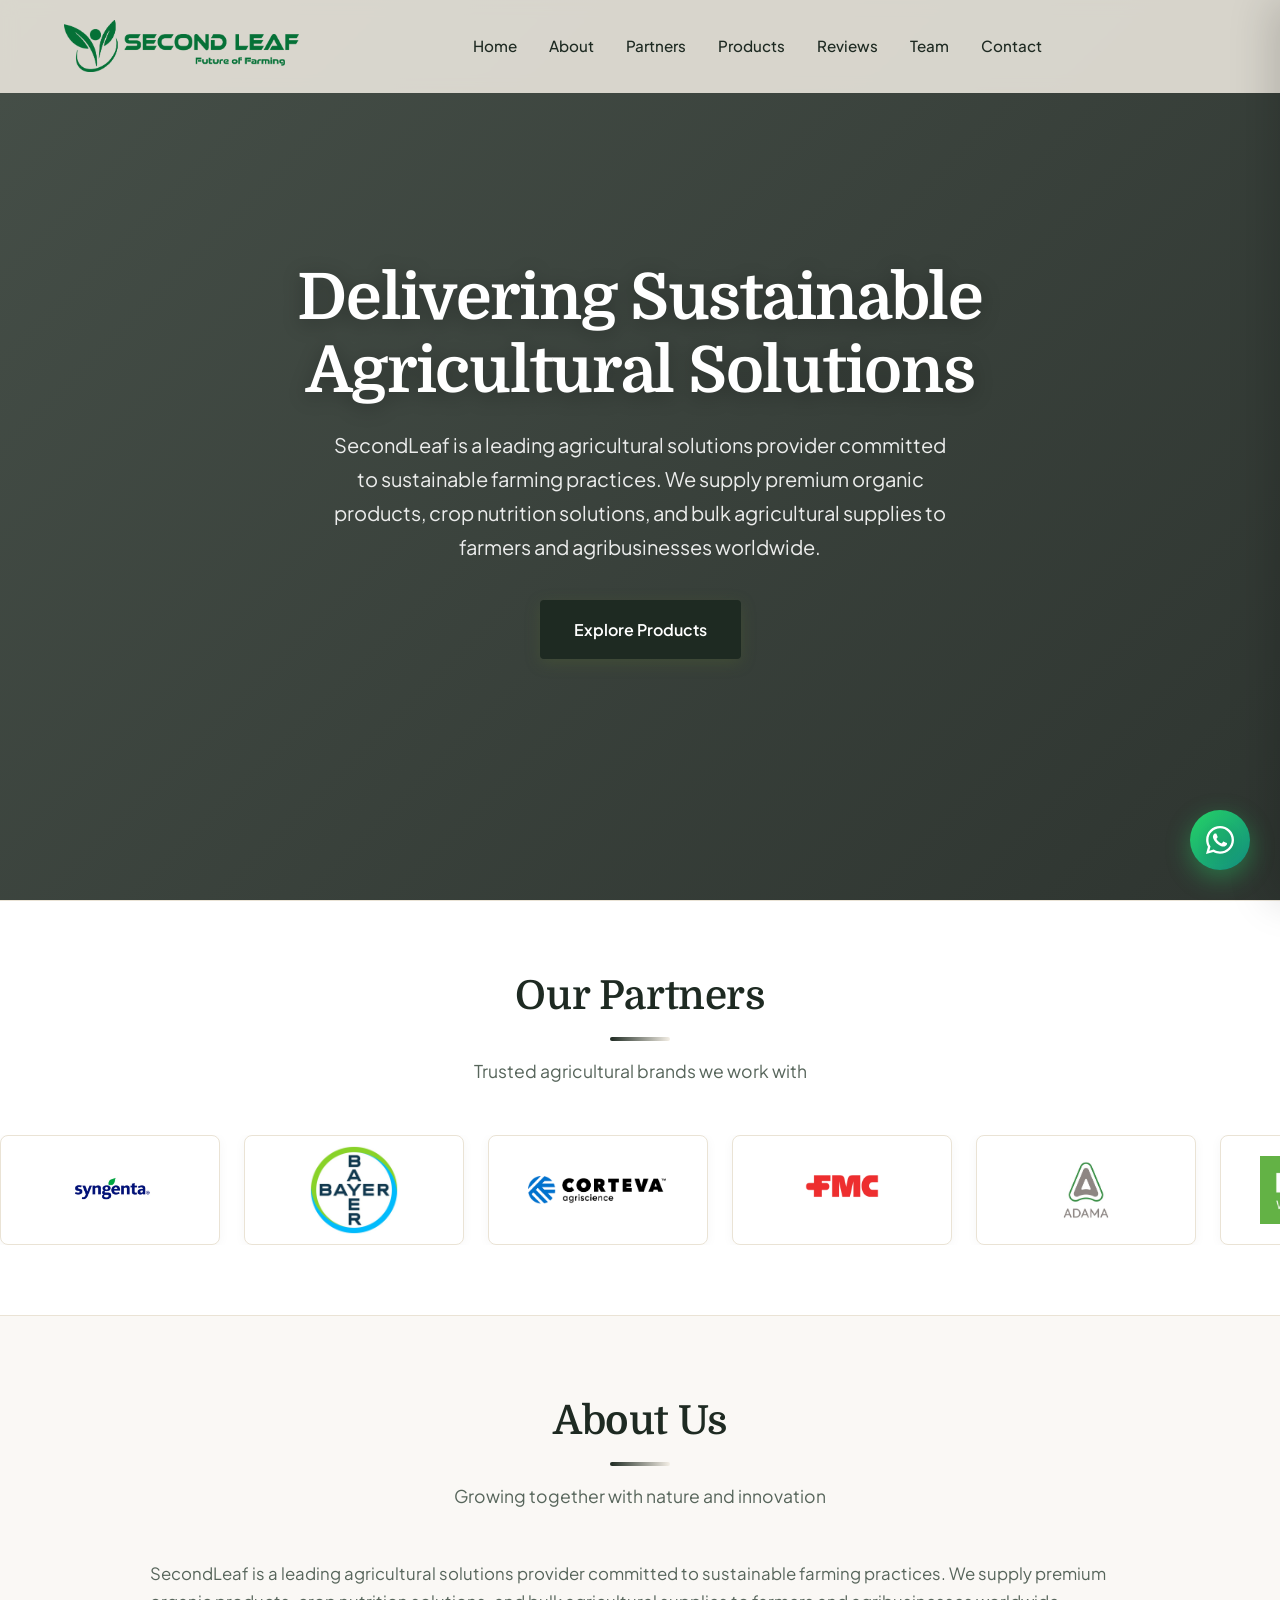
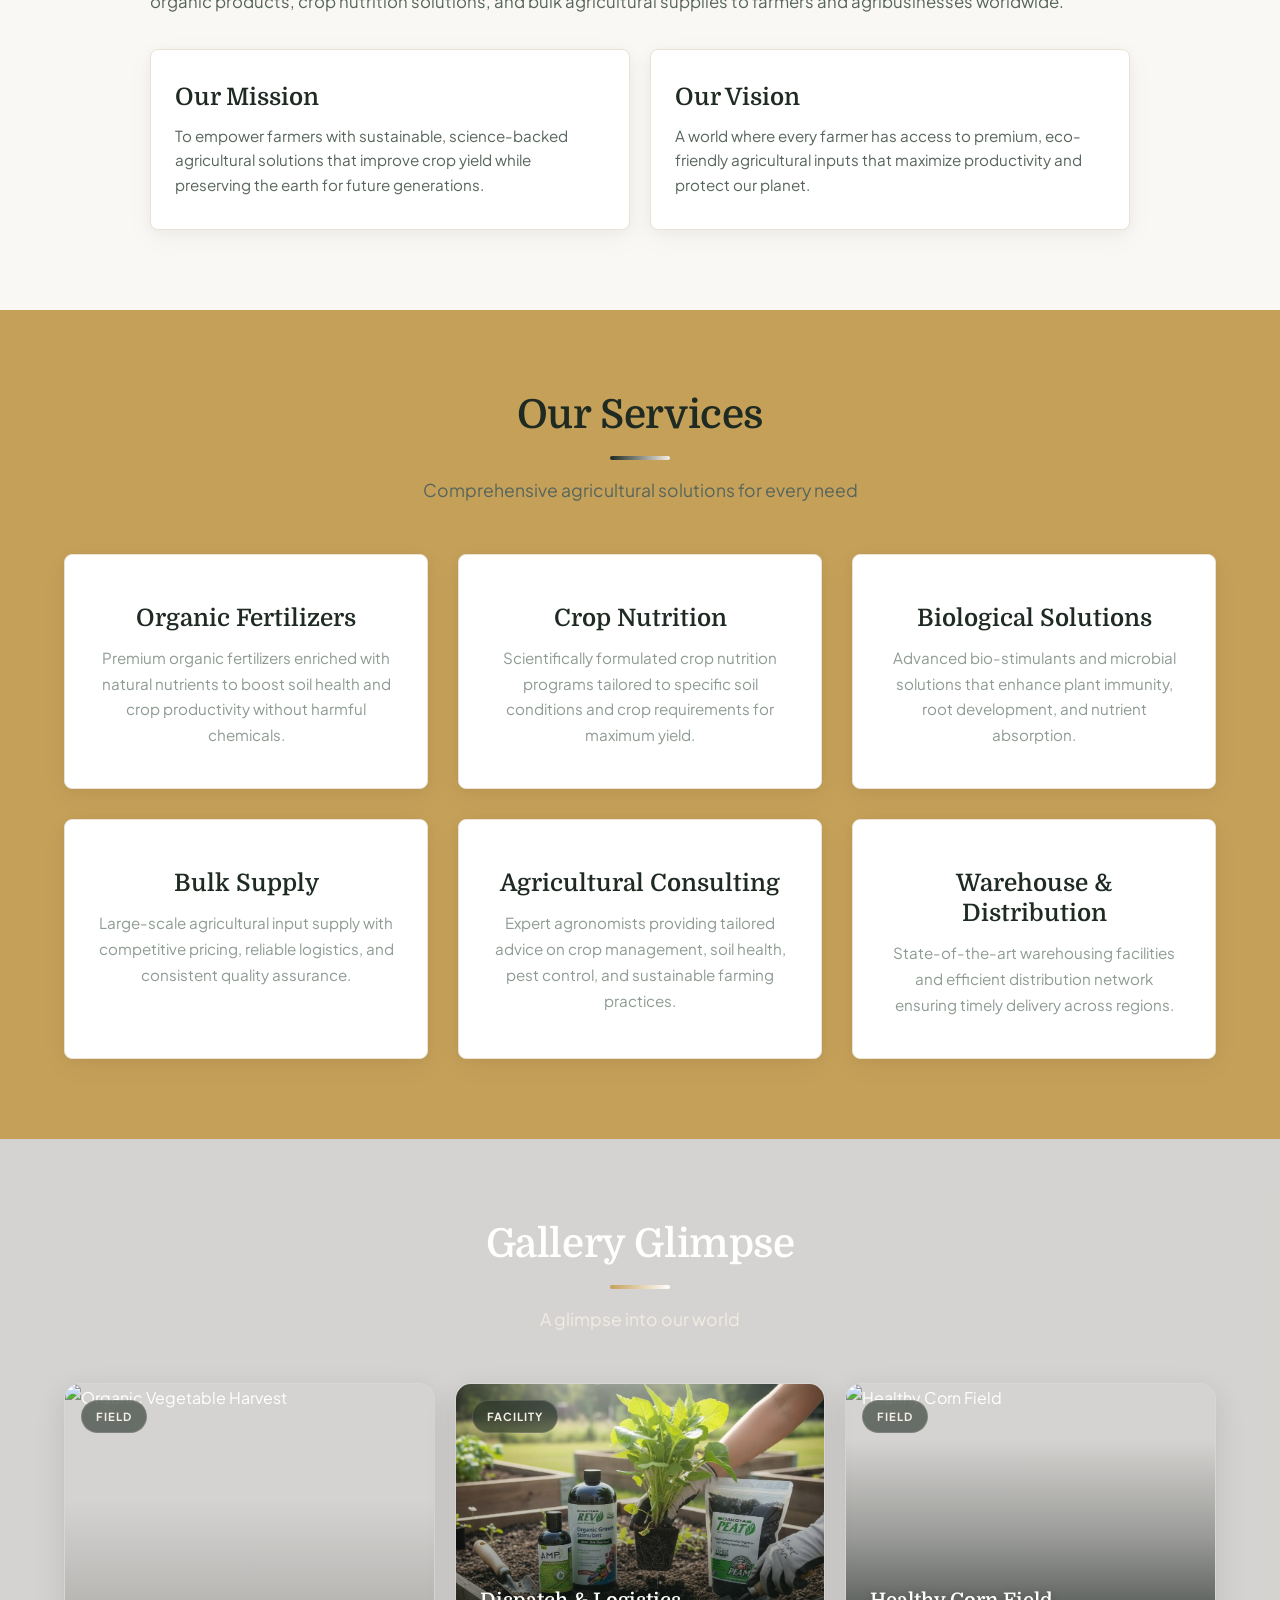
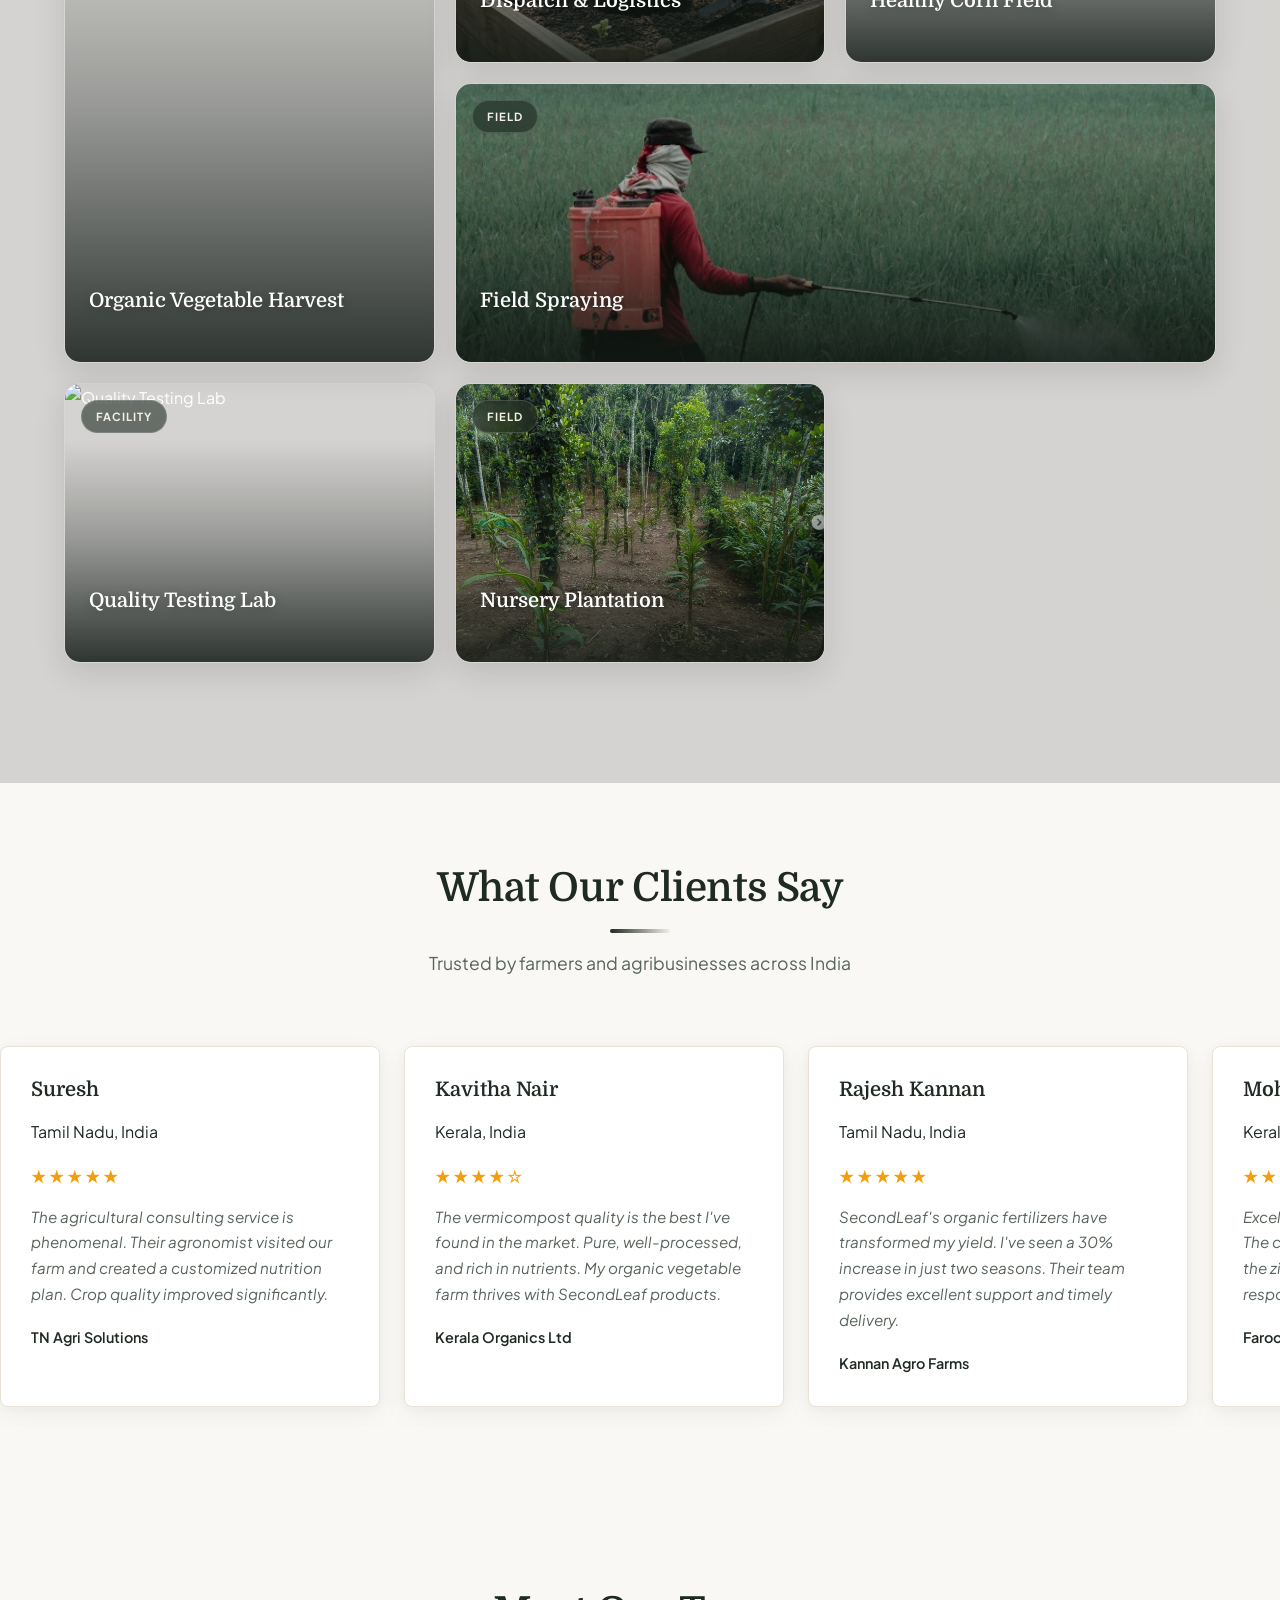
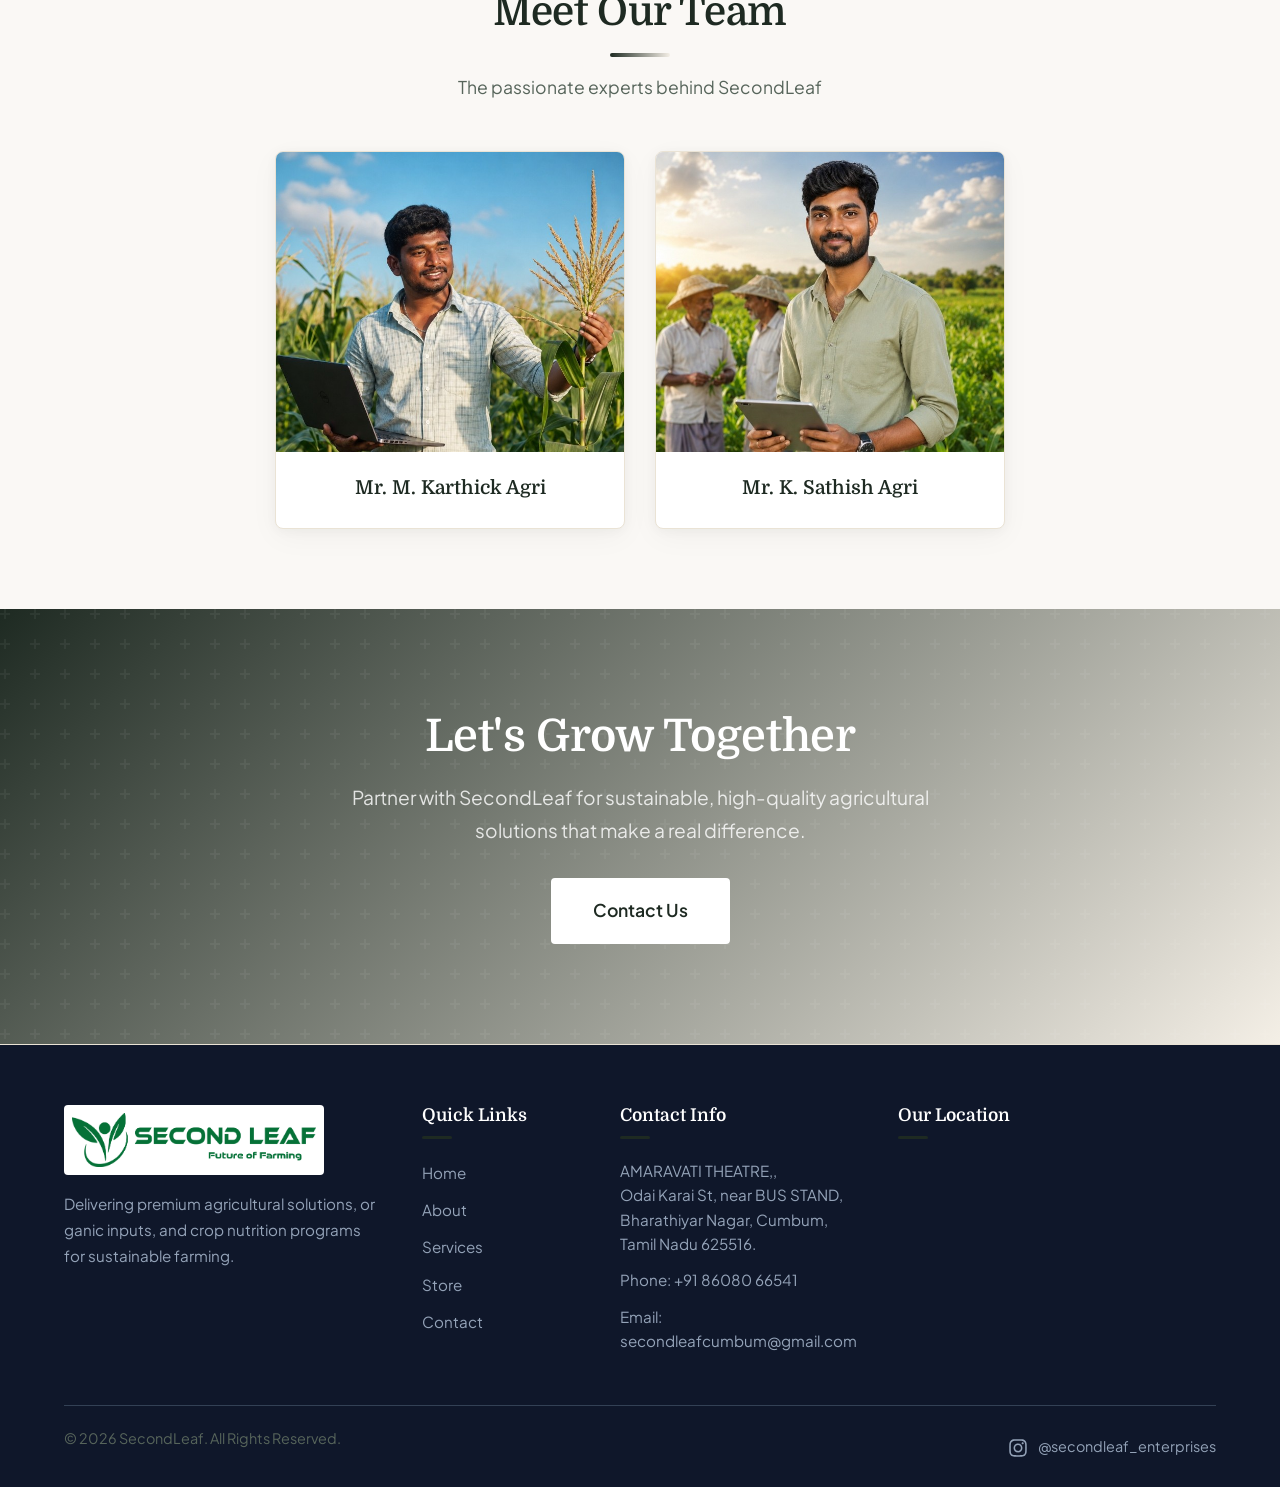
==== commit 3a59e952: "Fix broken Unsplash images and update gallery/partners" ====
--- a/index.html
+++ b/index.html
@@ -83,11 +83,11 @@
       </div>
       <div class="hero-slide" style="background-image: url('assets/images/hero/plantation.jpg');">
       </div>
-      <div class="hero-slide" style="background-image: url('assets/images/hero/cardamom-flower.png');">
+      <div class="hero-slide" style="background-image: url('https://images.unsplash.com/photo-1500937386664-56d1dfef3854?auto=format&fit=crop&w=1920&q=80');">
       </div>
       <div class="hero-slide" style="background-image: url('assets/images/hero/field-row.png');">
       </div>
-      <div class="hero-slide" style="background-image: url('assets/images/hero/cardamom-stems.png');">
+      <div class="hero-slide" style="background-image: url('https://images.unsplash.com/photo-1625246333195-78d9c38ad449?auto=format&fit=crop&w=1920&q=80');">
       </div>
     </div>
     <div class="hero-overlay"></div>
@@ -98,6 +98,21 @@
         nutrition, and reliable bulk supply — cultivating a greener tomorrow.</p>
       <div class="hero-buttons">
         <a href="#services" class="btn btn-primary btn-lg">Explore Products</a>
+      </div>
+    </div>
+  </section>
+
+  <!-- ============================================================
+       6. PARTNERS
+       ============================================================ -->
+  <section id="partners" aria-label="Our partners">
+    <div class="container">
+      <h2 class="section-title reveal">Our Partners</h2>
+      <p class="section-subtitle reveal">Trusted agricultural brands we work with</p>
+    </div>
+    <div class="partners-track-wrapper">
+      <div class="partners-track" id="partners-track" aria-label="Partner logos carousel">
+        <!-- Rendered by JS from partners array -->
       </div>
     </div>
   </section>
@@ -129,20 +144,7 @@
     </div>
   </section>
 
-  <!-- ============================================================
-       6. PARTNERS
-       ============================================================ -->
-  <section id="partners" aria-label="Our partners">
-    <div class="container">
-      <h2 class="section-title reveal">Our Partners</h2>
-      <p class="section-subtitle reveal">Trusted agricultural brands we work with</p>
-    </div>
-    <div class="partners-track-wrapper">
-      <div class="partners-track" id="partners-track" aria-label="Partner logos carousel">
-        <!-- Rendered by JS from partners array -->
-      </div>
-    </div>
-  </section>
+
 
   <!-- ============================================================
        7. SERVICES
@@ -162,7 +164,7 @@
        ============================================================ -->
   <section id="statistics" aria-label="Key statistics">
     <div class="container">
-      <h2 class="section-title reveal">Gallery</h2>
+      <h2 class="section-title reveal">Gallery Glimpse</h2>
       <p class="section-subtitle reveal">A glimpse into our world</p>
       <div class="gallery-grid" id="gallery-grid">
         <!-- Rendered by JS from gallery (first 6 items) -->
@@ -213,7 +215,7 @@
         </div>
         <div class="team-card reveal">
           <div class="team-image">
-            <img src="assets/images/sathish.jpg" alt="K. Sathish Agri">
+            <img src="assets/images/sathish.jpg?v=2" alt="K. Sathish Agri" style="object-position: center top;">
           </div>
           <div class="team-info">
             <h3>Mr. K. Sathish Agri</h3>
@@ -279,7 +281,12 @@
         <p>&copy; 2026 SecondLeaf. All Rights Reserved.</p>
         <div class="footer-social-links">
 
-          <a href="https://www.instagram.com/secondleaf_enterprises/" target="_blank" rel="noopener">Instagram</a>
+          <a href="https://www.instagram.com/secondleaf_enterprises/" target="_blank" rel="noopener">
+            <svg xmlns="http://www.w3.org/2000/svg" width="20" height="20" fill="currentColor" viewBox="0 0 448 512" style="margin-right: 8px; vertical-align: middle;">
+              <path d="M224.1 141c-63.6 0-114.9 51.3-114.9 114.9s51.3 114.9 114.9 114.9S339 319.5 339 255.9 287.7 141 224.1 141zm0 189.6c-41.1 0-74.7-33.5-74.7-74.7s33.5-74.7 74.7-74.7 74.7 33.5 74.7 74.7-33.6 74.7-74.7 74.7zm146.4-194.3c0 14.9-12 26.8-26.8 26.8-14.9 0-26.8-12-26.8-26.8s12-26.8 26.8-26.8 26.8 12 26.8 26.8zm76.1 27.2c-1.7-35.9-9.9-67.7-36.2-93.9-26.2-26.2-58-34.4-93.9-36.2-37-2.1-147.9-2.1-184.9 0-35.8 1.7-67.6 9.9-93.9 36.1s-34.4 58-36.2 93.9c-2.1 37-2.1 147.9 0 184.9 1.7 35.9 9.9 67.7 36.2 93.9s58 34.4 93.9 36.2c37 2.1 147.9 2.1 184.9 0 35.9-1.7 67.7-9.9 93.9-36.2 26.2-26.2 34.4-58 36.2-93.9 2.1-37 2.1-147.8 0-184.8zM398.8 388c-7.8 19.6-22.9 34.7-42.6 42.6-29.5 11.7-99.5 9-132.1 9s-102.7 2.6-132.1-9c-19.6-7.8-34.7-22.9-42.6-42.6-11.7-29.5-9-99.5-9-132.1s-2.6-102.7 9-132.1c7.8-19.6 22.9-34.7 42.6-42.6 29.5-11.7 99.5-9 132.1-9s102.7-2.6 132.1 9c19.6 7.8 34.7 22.9 42.6 42.6 11.7 29.5 9 99.5 9 132.1s2.7 102.7-9 132.1z"/>
+            </svg>
+            @secondleaf_enterprises
+          </a>
         </div>
       </div>
     </div>
@@ -304,8 +311,8 @@
   <!-- ============================================================
        SCRIPTS — data.js first, then app.js
        ============================================================ -->
-  <script src="js/data.js?v=2"></script>
-  <script src="js/app.js?v=2"></script>
+  <script src="js/data.js?v=9"></script>
+  <script src="js/app.js?v=9"></script>
 
   <!-- ============================================================
        FLOATING WHATSAPP BUTTON
--- a/css/style.css
+++ b/css/style.css
@@ -3001,3 +3001,23 @@
 /* ============================================================
    END OF STYLESHEET
    ============================================================ */
+
+/* Partner Logo Background Handling */
+.partner-logo {
+    background: #fff;
+    display: flex;
+    align-items: center;
+    justify-content: center;
+    padding: 10px;
+    border-radius: 8px;
+}
+
+.partner-logo img {
+    max-width: 140px;
+    max-height: 100px;
+    object-fit: contain;
+    /* mix-blend-mode: multiply removes WHITE backgrounds. */
+    /* If you have a BLACK background you want to remove, use mix-blend-mode: screen; instead. 
+       Note: 'screen' will make the logo invisible if the container background is #fff (white). */
+    mix-blend-mode: multiply;
+}
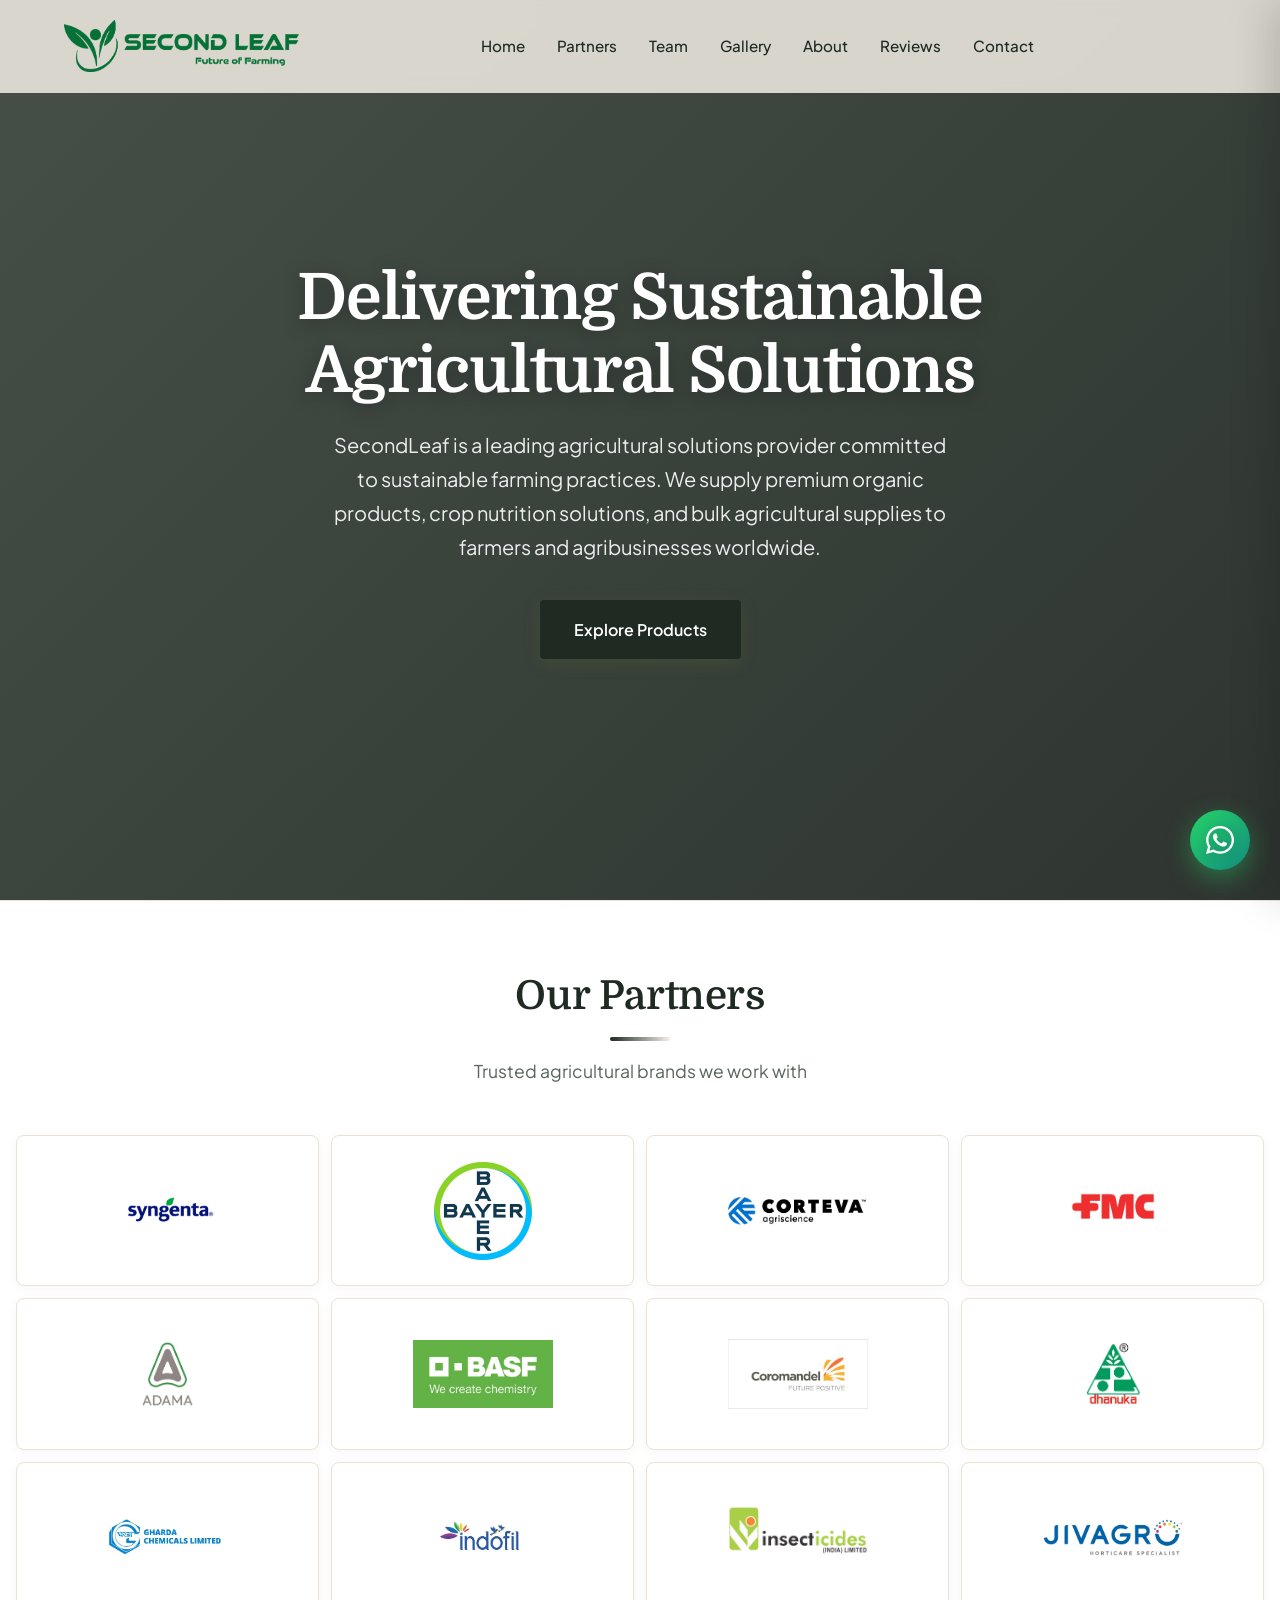
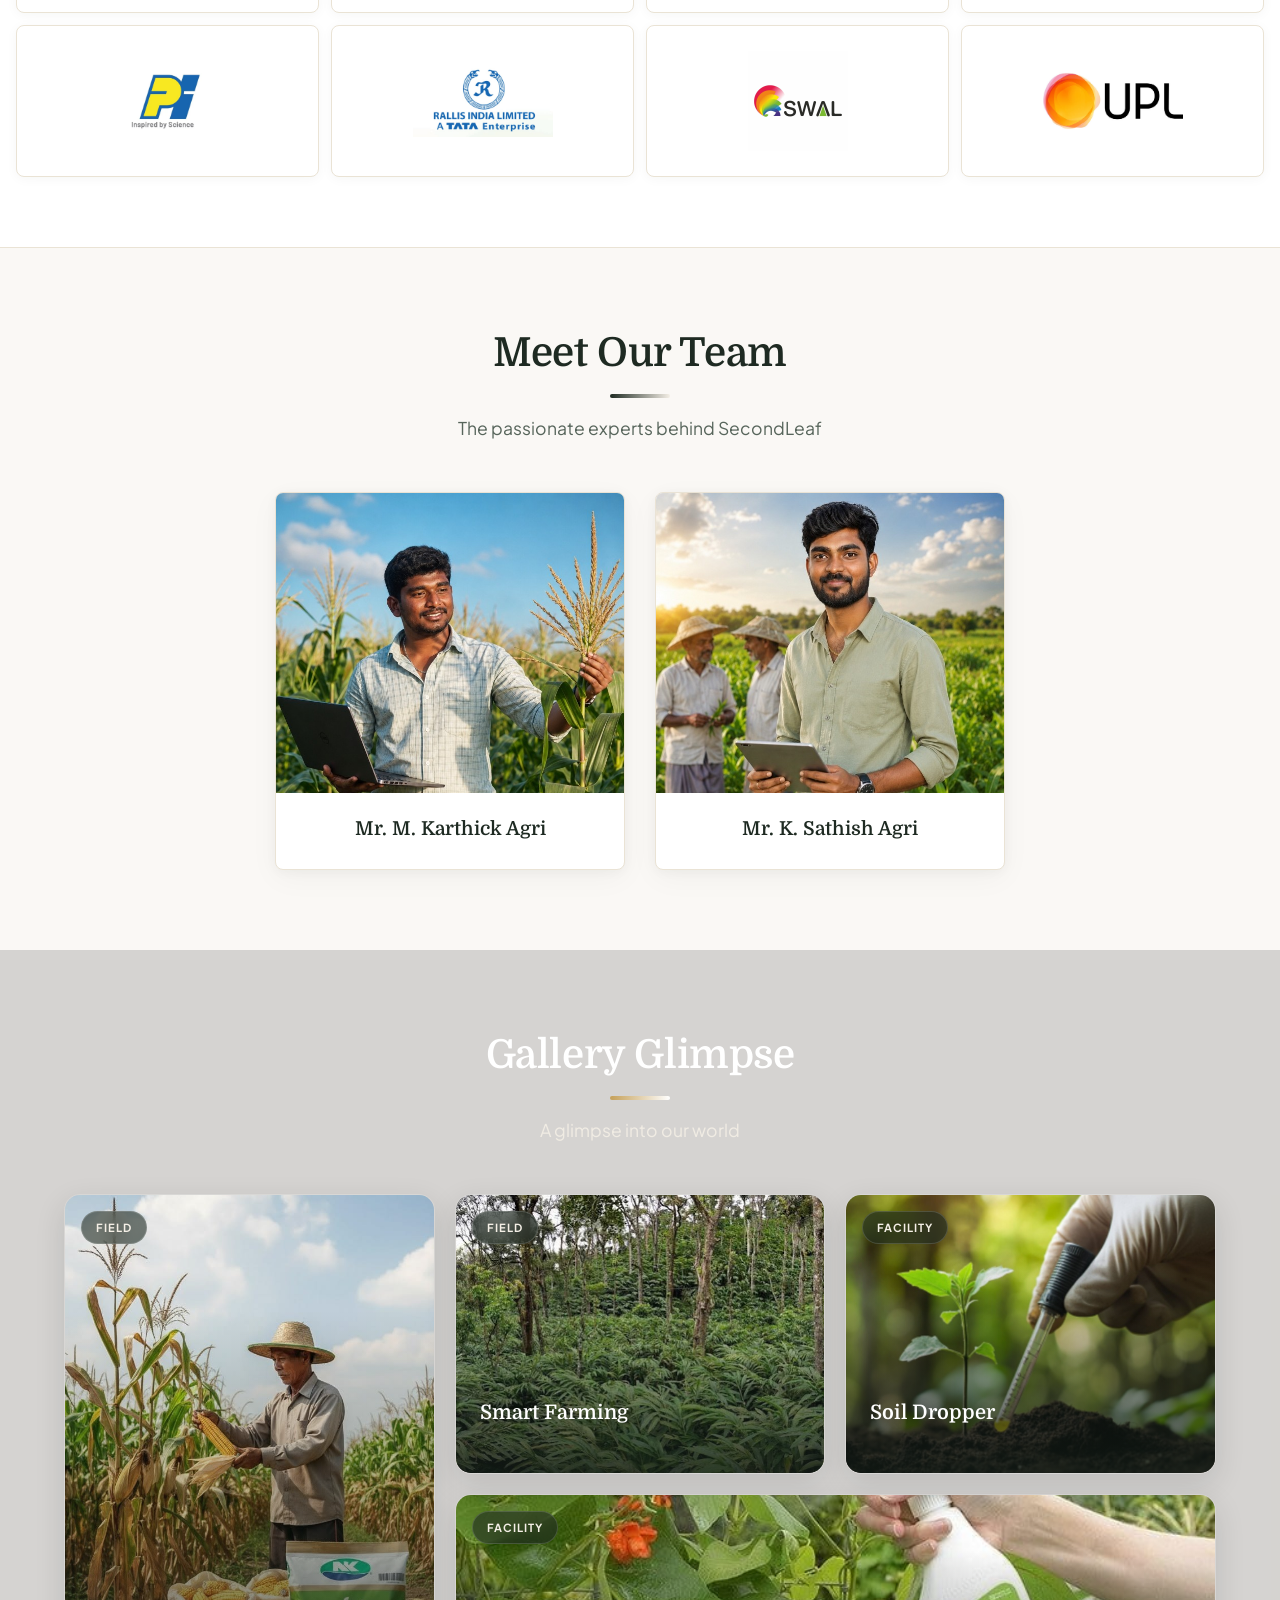
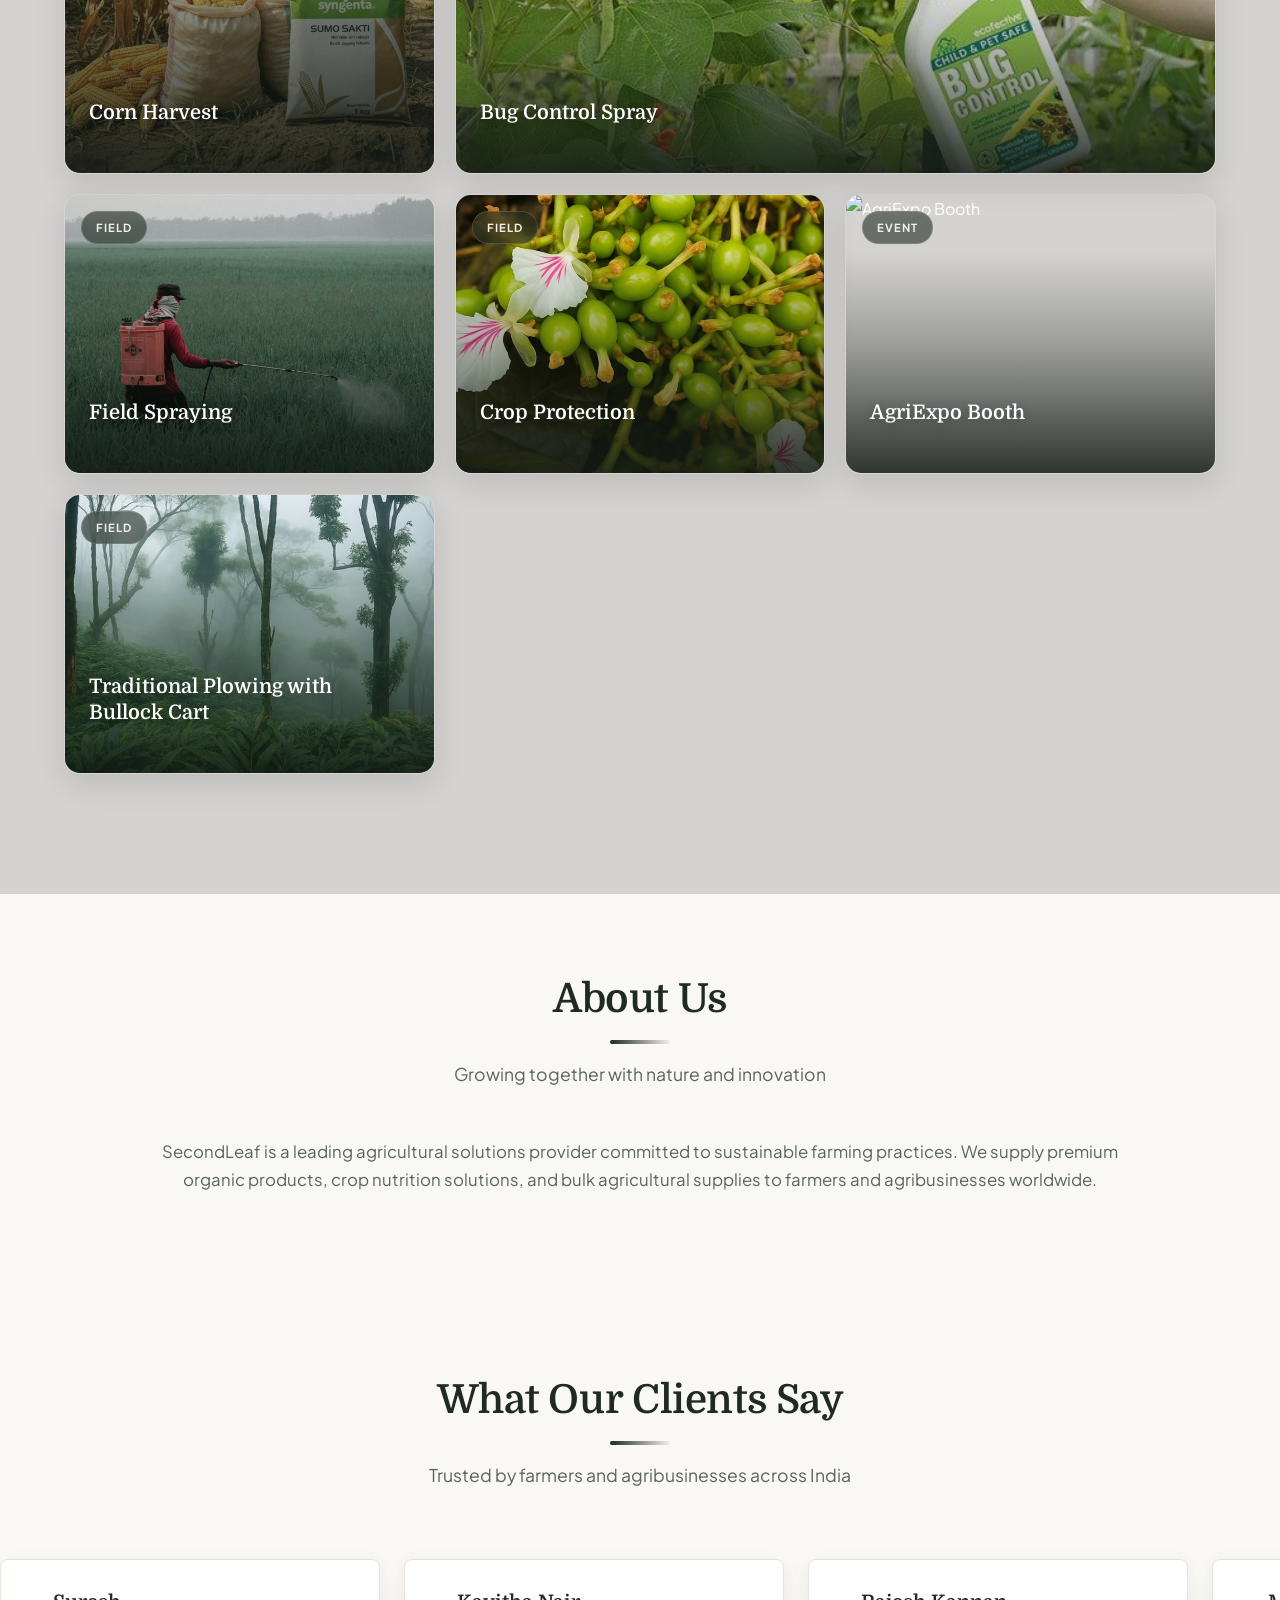
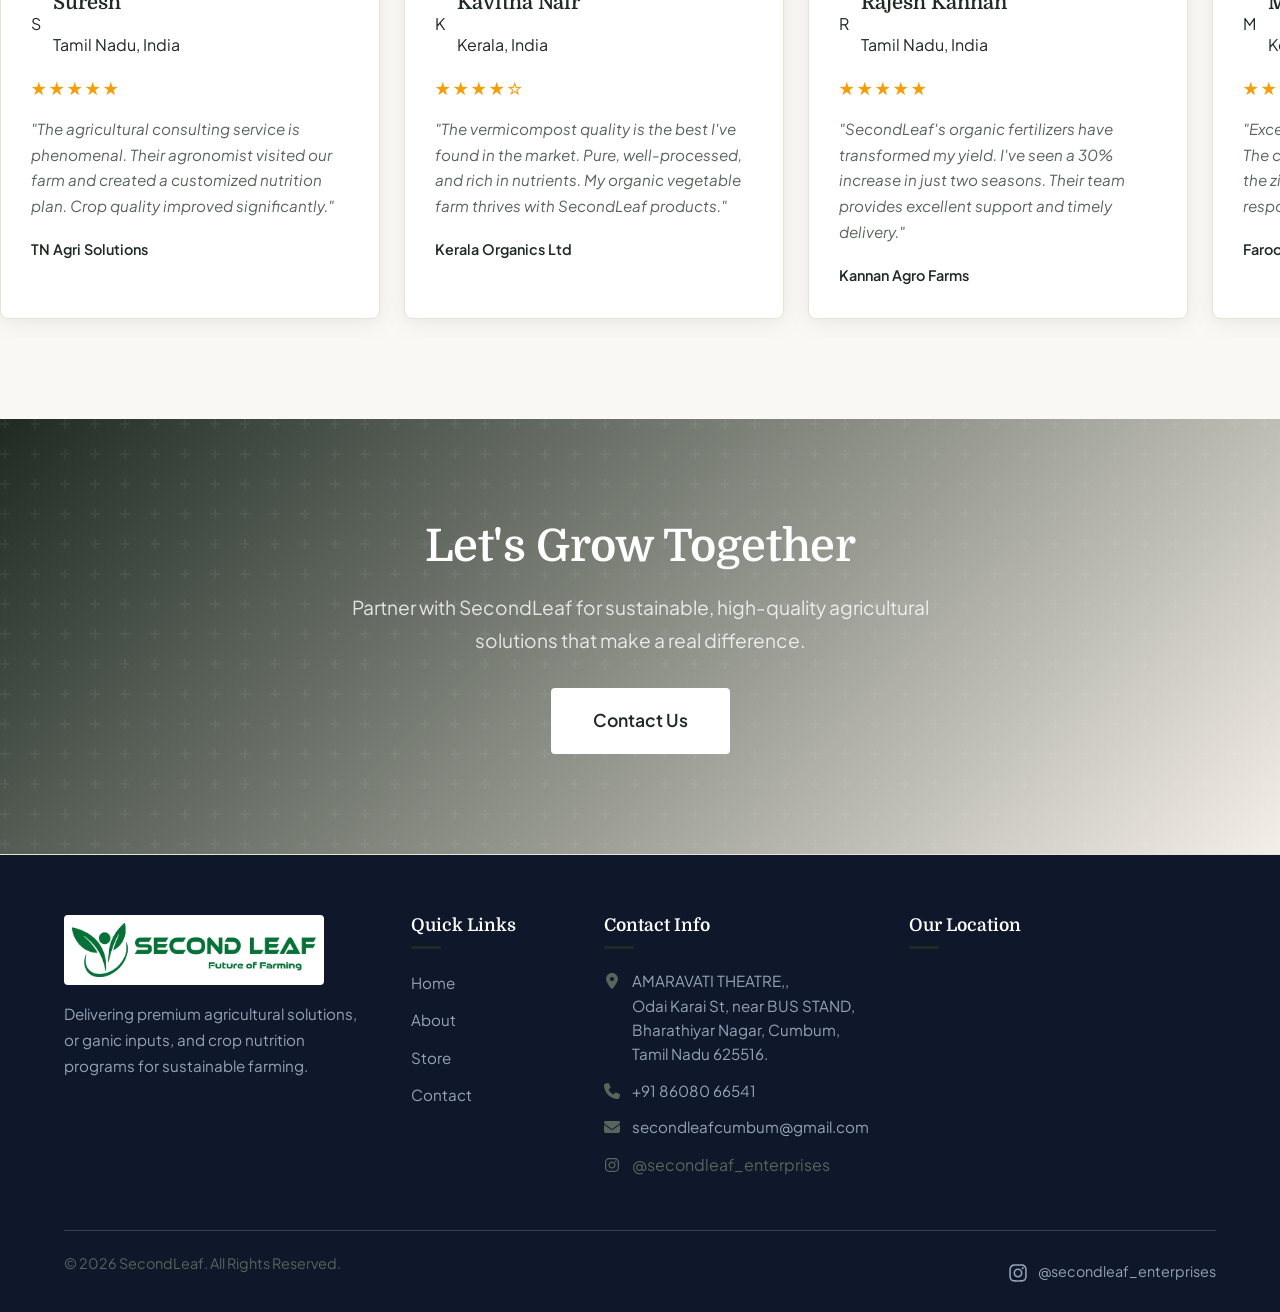
==== commit 0a0d8ec5: "UI Updates: Refined layout for Partners, Reviews, and Footer sections for desktop and mobile." ====
--- a/index.html
+++ b/index.html
@@ -43,11 +43,11 @@
 
       <ul class="nav-links" role="menubar">
         <li role="none"><a href="#hero" role="menuitem">Home</a></li>
+        <li role="none"><a href="#partners" role="menuitem">Partners</a></li>
+        <li role="none"><a href="#team" role="menuitem">Team</a></li>
+        <li role="none"><a href="#statistics" role="menuitem">Gallery</a></li>
         <li role="none"><a href="#about" role="menuitem">About</a></li>
-        <li role="none"><a href="#partners" role="menuitem">Partners</a></li>
-        <li role="none"><a href="#services" role="menuitem">Products</a></li>
         <li role="none"><a href="#reviews" role="menuitem">Reviews</a></li>
-        <li role="none"><a href="#team" role="menuitem">Team</a></li>
         <li role="none"><a href="#cta" role="menuitem">Contact</a></li>
       </ul>
 
@@ -65,11 +65,11 @@
   <div class="mobile-menu" role="dialog" aria-label="Mobile navigation menu">
     <ul>
       <li><a href="#hero">Home</a></li>
+      <li><a href="#partners">Partners</a></li>
+      <li><a href="#team">Team</a></li>
+      <li><a href="#statistics">Gallery</a></li>
       <li><a href="#about">About</a></li>
-      <li><a href="#partners">Partners</a></li>
-      <li><a href="#services">Products</a></li>
       <li><a href="#reviews">Reviews</a></li>
-      <li><a href="#team">Team</a></li>
       <li><a href="#cta">Contact</a></li>
     </ul>
   </div>
@@ -83,11 +83,13 @@
       </div>
       <div class="hero-slide" style="background-image: url('assets/images/hero/plantation.jpg');">
       </div>
-      <div class="hero-slide" style="background-image: url('https://images.unsplash.com/photo-1500937386664-56d1dfef3854?auto=format&fit=crop&w=1920&q=80');">
+      <div class="hero-slide"
+        style="background-image: url('https://images.unsplash.com/photo-1500937386664-56d1dfef3854?auto=format&fit=crop&w=1920&q=80');">
       </div>
       <div class="hero-slide" style="background-image: url('assets/images/hero/field-row.png');">
       </div>
-      <div class="hero-slide" style="background-image: url('https://images.unsplash.com/photo-1625246333195-78d9c38ad449?auto=format&fit=crop&w=1920&q=80');">
+      <div class="hero-slide"
+        style="background-image: url('https://images.unsplash.com/photo-1625246333195-78d9c38ad449?auto=format&fit=crop&w=1920&q=80');">
       </div>
     </div>
     <div class="hero-overlay"></div>
@@ -118,86 +120,6 @@
   </section>
 
   <!-- ============================================================
-       5. ABOUT COMPANY
-       ============================================================ -->
-  <section id="about" aria-label="About SecondLeaf">
-    <div class="container">
-      <h2 class="section-title reveal">About Us</h2>
-      <p class="section-subtitle reveal">Growing together with nature and innovation</p>
-
-      <div class="about-content about-content-simple">
-        <div class="about-text reveal">
-          <p id="about-description"></p>
-
-          <div class="mission-vision">
-            <div class="mission-card">
-              <h3>Our Mission</h3>
-              <p id="about-mission"></p>
-            </div>
-            <div class="vision-card">
-              <h3>Our Vision</h3>
-              <p id="about-vision"></p>
-            </div>
-          </div>
-        </div>
-      </div>
-    </div>
-  </section>
-
-
-
-  <!-- ============================================================
-       7. SERVICES
-       ============================================================ -->
-  <section id="services" aria-label="Our services">
-    <div class="container">
-      <h2 class="section-title reveal">Our Services</h2>
-      <p class="section-subtitle reveal">Comprehensive agricultural solutions for every need</p>
-      <div class="services-grid" id="services-grid">
-        <!-- Rendered by JS from services array -->
-      </div>
-    </div>
-  </section>
-
-  <!-- ============================================================
-       8. KEY FIGURES / STATISTICS
-       ============================================================ -->
-  <section id="statistics" aria-label="Key statistics">
-    <div class="container">
-      <h2 class="section-title reveal">Gallery Glimpse</h2>
-      <p class="section-subtitle reveal">A glimpse into our world</p>
-      <div class="gallery-grid" id="gallery-grid">
-        <!-- Rendered by JS from gallery (first 6 items) -->
-      </div>
-      <div class="gallery-cta reveal" style="text-align: center; margin-top: 40px;">
-      </div>
-    </div>
-  </section>
-
-  <!-- Timeline section removed for clean corporate redesign -->
-
-  <!-- ============================================================
-       9. GALLERY PREVIEW
-       ============================================================ -->
-
-
-
-  <!-- ============================================================
-       11. REVIEWS SECTION
-       ============================================================ -->
-  <section id="reviews" aria-label="Customer reviews">
-    <div class="container">
-      <h2 class="section-title reveal">What Our Clients Say</h2>
-      <p class="section-subtitle reveal">Trusted by farmers and agribusinesses across India</p>
-    </div>
-    <div class="reviews-track-wrapper">
-      <div class="reviews-track" id="reviews-track" aria-label="Reviews carousel">
-        <!-- Rendered by JS from reviews array (duplicated for infinite scroll) -->
-      </div>
-    </div>
-  </section>
-
-  <!-- ============================================================
        13. TEAM SECTION
        ============================================================ -->
   <section id="team" aria-label="Our team">
@@ -221,6 +143,52 @@
             <h3>Mr. K. Sathish Agri</h3>
           </div>
         </div>
+      </div>
+    </div>
+  </section>
+
+  <!-- ============================================================
+       8. KEY FIGURES / STATISTICS (Gallery Glimpse)
+       ============================================================ -->
+  <section id="statistics" aria-label="Key statistics">
+    <div class="container">
+      <h2 class="section-title reveal">Gallery Glimpse</h2>
+      <p class="section-subtitle reveal">A glimpse into our world</p>
+      <div class="gallery-grid" id="gallery-grid">
+        <!-- Rendered by JS from gallery (first 8 items) -->
+      </div>
+      <div class="gallery-cta reveal" style="text-align: center; margin-top: 40px;">
+      </div>
+    </div>
+  </section>
+
+  <!-- ============================================================
+       5. ABOUT COMPANY
+       ============================================================ -->
+  <section id="about" aria-label="About SecondLeaf">
+    <div class="container">
+      <h2 class="section-title reveal">About Us</h2>
+      <p class="section-subtitle reveal">Growing together with nature and innovation</p>
+
+      <div class="about-content about-content-simple">
+        <div class="about-text reveal">
+          <p id="about-description"></p>
+        </div>
+      </div>
+    </div>
+  </section>
+
+  <!-- ============================================================
+       11. REVIEWS SECTION
+       ============================================================ -->
+  <section id="reviews" aria-label="Customer reviews">
+    <div class="container">
+      <h2 class="section-title reveal">What Our Clients Say</h2>
+      <p class="section-subtitle reveal">Trusted by farmers and agribusinesses across India</p>
+    </div>
+    <div class="reviews-track-wrapper">
+      <div class="reviews-track" id="reviews-track" aria-label="Reviews carousel">
+        <!-- Rendered by JS from reviews array (duplicated for infinite scroll) -->
       </div>
     </div>
   </section>
@@ -259,16 +227,30 @@
           <ul>
             <li><a href="#hero">Home</a></li>
             <li><a href="#about">About</a></li>
-            <li><a href="#services">Services</a></li>
             <li><a href="store.html">Store</a></li>
             <li><a href="#cta">Contact</a></li>
           </ul>
         </div>
         <div class="footer-contact">
           <h4>Contact Info</h4>
-          <p>AMARAVATI THEATRE,,<br> Odai Karai St, near BUS STAND, Bharathiyar Nagar, Cumbum, Tamil Nadu 625516.</p>
-          <p>Phone: +91 86080 66541</p>
-          <p>Email: secondleafcumbum@gmail.com</p>
+          <div style="display: flex; align-items: flex-start; margin-bottom: 12px; color: var(--text-secondary);">
+            <svg xmlns="http://www.w3.org/2000/svg" width="16" height="16" fill="currentColor" viewBox="0 0 384 512" style="margin-right: 12px; margin-top: 4px; flex-shrink: 0;"><path d="M215.7 499.2C267 435 384 279.4 384 192C384 86 298 0 192 0S0 86 0 192c0 87.4 117 243 168.3 307.2c12.3 15.3 35.1 15.3 47.4 0zM192 128a64 64 0 1 1 0 128 64 64 0 1 1 0-128z"/></svg>
+            <p style="margin: 0; line-height: 1.6;">AMARAVATI THEATRE,,<br> Odai Karai St, near BUS STAND, Bharathiyar Nagar, Cumbum, Tamil Nadu 625516.</p>
+          </div>
+          <div style="display: flex; align-items: center; margin-bottom: 12px; color: var(--text-secondary);">
+            <svg xmlns="http://www.w3.org/2000/svg" width="16" height="16" fill="currentColor" viewBox="0 0 512 512" style="margin-right: 12px; flex-shrink: 0;"><path d="M164.9 24.6c-7.7-18.6-28-28.5-47.4-23.2l-88 24C12.1 30.2 0 46 0 64C0 311.4 200.6 512 448 512c18 0 33.8-12.1 38.6-29.5l24-88c5.3-19.4-4.6-39.7-23.2-47.4l-96-40c-16.3-6.8-35.2-2.1-46.3 11.6L304.7 368C234.3 334.7 177.3 277.7 144 207.3L193.3 167c13.7-11.2 18.4-30 11.6-46.3l-40-96z"/></svg>
+            <p style="margin: 0;">+91 86080 66541</p>
+          </div>
+          <div style="display: flex; align-items: center; margin-bottom: 12px; color: var(--text-secondary);">
+            <svg xmlns="http://www.w3.org/2000/svg" width="16" height="16" fill="currentColor" viewBox="0 0 512 512" style="margin-right: 12px; flex-shrink: 0;"><path d="M48 64C21.5 64 0 85.5 0 112c0 15.1 7.1 29.3 19.2 38.4L236.8 313.6c11.4 8.5 27 8.5 38.4 0L492.8 150.4c12.1-9.1 19.2-23.3 19.2-38.4c0-26.5-21.5-48-48-48H48zM0 176V384c0 35.3 28.7 64 64 64H448c35.3 0 64-28.7 64-64V176L294.4 339.2c-22.8 17.1-54 17.1-76.8 0L0 176z"/></svg>
+            <p style="margin: 0;">secondleafcumbum@gmail.com</p>
+          </div>
+          <div style="display: flex; align-items: center; margin-bottom: 12px;">
+            <a href="https://www.instagram.com/secondleaf_enterprises/" target="_blank" rel="noopener" style="display: flex; align-items: center; color: var(--text-secondary);">
+              <svg xmlns="http://www.w3.org/2000/svg" width="16" height="16" fill="currentColor" viewBox="0 0 448 512" style="margin-right: 12px; flex-shrink: 0;"><path d="M224.1 141c-63.6 0-114.9 51.3-114.9 114.9s51.3 114.9 114.9 114.9S339 319.5 339 255.9 287.7 141 224.1 141zm0 189.6c-41.1 0-74.7-33.5-74.7-74.7s33.5-74.7 74.7-74.7 74.7 33.5 74.7 74.7-33.6 74.7-74.7 74.7zm146.4-194.3c0 14.9-12 26.8-26.8 26.8-14.9 0-26.8-12-26.8-26.8s12-26.8 26.8-26.8 26.8 12 26.8 26.8zm76.1 27.2c-1.7-35.9-9.9-67.7-36.2-93.9-26.2-26.2-58-34.4-93.9-36.2-37-2.1-147.9-2.1-184.9 0-35.8 1.7-67.6 9.9-93.9 36.1s-34.4 58-36.2 93.9c-2.1 37-2.1 147.9 0 184.9 1.7 35.9 9.9 67.7 36.2 93.9s58 34.4 93.9 36.2c37 2.1 147.9 2.1 184.9 0 35.9-1.7 67.7-9.9 93.9-36.2 26.2-26.2 34.4-58 36.2-93.9 2.1-37 2.1-147.8 0-184.8zM398.8 388c-7.8 19.6-22.9 34.7-42.6 42.6-29.5 11.7-99.5 9-132.1 9s-102.7 2.6-132.1-9c-19.6-7.8-34.7-22.9-42.6-42.6-11.7-29.5-9-99.5-9-132.1s-2.6-102.7 9-132.1c7.8-19.6 22.9-34.7 42.6-42.6 29.5-11.7 99.5-9 132.1-9s102.7-2.6 132.1 9c19.6 7.8 34.7 22.9 42.6 42.6 11.7 29.5 9 99.5 9 132.1s2.7 102.7-9 132.1z"/></svg>
+              @secondleaf_enterprises
+            </a>
+          </div>
         </div>
         <div class="footer-map">
           <h4>Our Location</h4>
@@ -282,8 +264,10 @@
         <div class="footer-social-links">
 
           <a href="https://www.instagram.com/secondleaf_enterprises/" target="_blank" rel="noopener">
-            <svg xmlns="http://www.w3.org/2000/svg" width="20" height="20" fill="currentColor" viewBox="0 0 448 512" style="margin-right: 8px; vertical-align: middle;">
-              <path d="M224.1 141c-63.6 0-114.9 51.3-114.9 114.9s51.3 114.9 114.9 114.9S339 319.5 339 255.9 287.7 141 224.1 141zm0 189.6c-41.1 0-74.7-33.5-74.7-74.7s33.5-74.7 74.7-74.7 74.7 33.5 74.7 74.7-33.6 74.7-74.7 74.7zm146.4-194.3c0 14.9-12 26.8-26.8 26.8-14.9 0-26.8-12-26.8-26.8s12-26.8 26.8-26.8 26.8 12 26.8 26.8zm76.1 27.2c-1.7-35.9-9.9-67.7-36.2-93.9-26.2-26.2-58-34.4-93.9-36.2-37-2.1-147.9-2.1-184.9 0-35.8 1.7-67.6 9.9-93.9 36.1s-34.4 58-36.2 93.9c-2.1 37-2.1 147.9 0 184.9 1.7 35.9 9.9 67.7 36.2 93.9s58 34.4 93.9 36.2c37 2.1 147.9 2.1 184.9 0 35.9-1.7 67.7-9.9 93.9-36.2 26.2-26.2 34.4-58 36.2-93.9 2.1-37 2.1-147.8 0-184.8zM398.8 388c-7.8 19.6-22.9 34.7-42.6 42.6-29.5 11.7-99.5 9-132.1 9s-102.7 2.6-132.1-9c-19.6-7.8-34.7-22.9-42.6-42.6-11.7-29.5-9-99.5-9-132.1s-2.6-102.7 9-132.1c7.8-19.6 22.9-34.7 42.6-42.6 29.5-11.7 99.5-9 132.1-9s102.7-2.6 132.1 9c19.6 7.8 34.7 22.9 42.6 42.6 11.7 29.5 9 99.5 9 132.1s2.7 102.7-9 132.1z"/>
+            <svg xmlns="http://www.w3.org/2000/svg" width="20" height="20" fill="currentColor" viewBox="0 0 448 512"
+              style="margin-right: 8px; vertical-align: middle;">
+              <path
+                d="M224.1 141c-63.6 0-114.9 51.3-114.9 114.9s51.3 114.9 114.9 114.9S339 319.5 339 255.9 287.7 141 224.1 141zm0 189.6c-41.1 0-74.7-33.5-74.7-74.7s33.5-74.7 74.7-74.7 74.7 33.5 74.7 74.7-33.6 74.7-74.7 74.7zm146.4-194.3c0 14.9-12 26.8-26.8 26.8-14.9 0-26.8-12-26.8-26.8s12-26.8 26.8-26.8 26.8 12 26.8 26.8zm76.1 27.2c-1.7-35.9-9.9-67.7-36.2-93.9-26.2-26.2-58-34.4-93.9-36.2-37-2.1-147.9-2.1-184.9 0-35.8 1.7-67.6 9.9-93.9 36.1s-34.4 58-36.2 93.9c-2.1 37-2.1 147.9 0 184.9 1.7 35.9 9.9 67.7 36.2 93.9s58 34.4 93.9 36.2c37 2.1 147.9 2.1 184.9 0 35.9-1.7 67.7-9.9 93.9-36.2 26.2-26.2 34.4-58 36.2-93.9 2.1-37 2.1-147.8 0-184.8zM398.8 388c-7.8 19.6-22.9 34.7-42.6 42.6-29.5 11.7-99.5 9-132.1 9s-102.7 2.6-132.1-9c-19.6-7.8-34.7-22.9-42.6-42.6-11.7-29.5-9-99.5-9-132.1s-2.6-102.7 9-132.1c7.8-19.6 22.9-34.7 42.6-42.6 29.5-11.7 99.5-9 132.1-9s102.7-2.6 132.1 9c19.6 7.8 34.7 22.9 42.6 42.6 11.7 29.5 9 99.5 9 132.1s2.7 102.7-9 132.1z" />
             </svg>
             @secondleaf_enterprises
           </a>
--- a/css/style.css
+++ b/css/style.css
@@ -89,6 +89,7 @@
   scroll-padding-top: 100px; /* Offset for sticky navbar */
   -webkit-text-size-adjust: 100%;
   font-size: 16px;
+  overflow-x: hidden;
 }
 
 body {
@@ -209,9 +210,11 @@
    4. Reusable Utilities
    ============================================================ */
 .container {
+  width: 100%;
   max-width: 1200px;
   margin: 0 auto;
   padding: var(--container-padding);
+  box-sizing: border-box;
 }
 
 section {
@@ -1035,47 +1038,11 @@
   font-size: 1.05rem;
   line-height: 1.8;
   color: var(--text-secondary);
+  text-align: center;
 }
 
 .about-text p {
   margin-bottom: 20px;
-}
-
-.mission-vision {
-  display: grid;
-  grid-template-columns: 1fr 1fr;
-  gap: 20px;
-  margin-top: 32px;
-}
-
-.mission-card,
-.vision-card {
-  background: var(--bg-card);
-  border-radius: var(--radius);
-  padding: 32px 24px;
-  box-shadow: 0 2px 12px var(--shadow), 0 8px 30px rgba(0, 0, 0, 0.04);
-  transition: all var(--transition);
-  border: 1px solid var(--border);
-}
-
-.mission-card:hover,
-.vision-card:hover {
-  transform: translateY(-6px);
-  box-shadow: 0 8px 30px var(--shadow-lg), 0 16px 50px rgba(0, 0, 0, 0.06);
-}
-
-.mission-card h3,
-.vision-card h3 {
-  margin-bottom: 12px;
-  color: var(--text);
-}
-
-.mission-card p,
-.vision-card p {
-  font-size: 0.95rem;
-  color: var(--text-secondary);
-  margin-bottom: 0;
-  line-height: 1.6;
 }
 
 .values-grid {
@@ -1660,45 +1627,47 @@
 }
 
 .partners-track-wrapper {
-  overflow: hidden;
   width: 100%;
   position: relative;
 }
 
 .partners-track {
-  display: flex;
-  gap: 24px;
-  animation: partnerScroll 34s linear infinite;
-  width: max-content;
-  align-items: center;
-}
-
-.partners-track:hover {
-  animation-play-state: paused;
+  display: grid;
+  grid-template-columns: repeat(4, 1fr);
+  gap: 12px;
+  width: 100%;
+  max-width: 100%;
+  padding: 0 16px;
+  box-sizing: border-box;
+}
+
+@media (max-width: 768px) {
+  .partners-track {
+    grid-template-columns: repeat(3, 1fr);
+  }
 }
 
 .partner-logo {
-  flex-shrink: 0;
   display: flex;
   align-items: center;
   justify-content: center;
-  width: 220px;
-  height: 110px;
-  padding: 14px 18px;
+  width: 100%;
+  max-width: 100%;
+  height: auto;
+  aspect-ratio: 2 / 1;
+  padding: 10px;
   background: #ffffff;
   border: 1px solid var(--border);
   border-radius: var(--radius);
   box-shadow: 0 2px 12px var(--shadow);
+  box-sizing: border-box;
 }
 
 .partner-logo img {
-  max-height: 80px;
-  max-width: 180px;
   width: 100%;
+  max-width: 100%;
   height: 100%;
   object-fit: contain;
-  filter: none;
-  opacity: 1;
   transition: all var(--transition);
 }
 
@@ -1709,6 +1678,7 @@
 .footer-map iframe {
   display: block;
   width: 100%;
+  max-width: 100%;
   min-height: 180px;
 }
 
@@ -2658,19 +2628,8 @@
     grid-template-columns: 1fr;
   }
 
-  .mission-vision {
-    grid-template-columns: 1fr;
-  }
-
-  .partner-logo {
-    width: 180px;
-    height: 96px;
-  }
-
-  .partner-logo img {
-    max-width: 150px;
-    max-height: 66px;
-  }
+
+
 
   /* Footer */
   .footer-grid {
@@ -3021,3 +2980,137 @@
        Note: 'screen' will make the logo invisible if the container background is #fff (white). */
     mix-blend-mode: multiply;
 }
+
+/* ============================================================
+   Mobile Redesign (<= 480px)
+   ============================================================ */
+@media (max-width: 480px) {
+  /* --- REVIEWS SECTION --- */
+  #reviews {
+    padding-top: 40px;
+    padding-bottom: 40px;
+  }
+  .reviews-track {
+    scroll-snap-type: x mandatory;
+  }
+  .review-card {
+    background: #ffffff;
+    border-radius: 14px;
+    padding: 16px 14px;
+    box-shadow: 0 2px 12px rgba(0,0,0,0.06);
+    margin: 0 12px 16px;
+    scroll-snap-align: center;
+    border: none;
+    min-width: 85vw;
+  }
+  .review-card .client-info {
+    display: flex;
+    align-items: center;
+    gap: 10px;
+    margin-bottom: 8px;
+  }
+  .review-card .client-avatar {
+    width: 32px;
+    height: 32px;
+    border-radius: 50%;
+    background-color: var(--secondary);
+    color: #fff;
+    display: flex;
+    align-items: center;
+    justify-content: center;
+    font-weight: bold;
+    font-size: 1rem;
+    flex-shrink: 0;
+  }
+  .review-card .client-details {
+    display: flex;
+    flex-direction: column;
+  }
+  .review-card .client-details h4 {
+    font-size: 1rem;
+    margin: 0;
+    line-height: 1.2;
+    color: var(--text);
+  }
+  .review-card .client-location {
+    font-size: 0.8rem;
+    color: var(--text-muted);
+  }
+  .review-card .stars {
+    display: flex;
+    gap: 2px;
+    margin-top: 4px;
+    margin-bottom: 8px;
+    color: #f59e0b;
+    font-size: 0.9rem;
+  }
+  .review-card .review-text {
+    font-style: italic;
+    line-height: 1.5;
+    word-wrap: break-word;
+    margin-bottom: 10px;
+    color: var(--text-secondary);
+    font-size: 0.85rem;
+  }
+  .review-card .review-company {
+    display: block;
+    font-weight: bold;
+    color: var(--primary);
+    border-top: 1px solid #eee;
+    padding-top: 8px;
+    margin-top: 10px;
+    font-size: 0.85rem;
+  }
+
+  /* --- FOOTER SECTION --- */
+  .footer-grid {
+    gap: 0;
+  }
+  .footer-brand, .footer-links, .footer-contact, .footer-map {
+    border-top: 1px solid rgba(255, 255, 255, 0.1);
+    padding-top: 16px;
+    margin-bottom: 16px;
+  }
+  .footer-brand {
+    border-top: none;
+    padding-top: 0;
+  }
+  .footer-brand p,
+  .footer-contact p,
+  .footer-links ul li a,
+  .footer-contact > div {
+    font-size: 0.85rem;
+  }
+  .footer-links h4,
+  .footer-contact h4,
+  .footer-map h4 {
+    margin-bottom: 12px;
+  }
+  .footer-links ul li a {
+    display: block;
+    padding: 3px 0;
+    transition: opacity 0.2s;
+  }
+  .footer-links ul li a:active,
+  .footer-links ul li a:focus {
+    opacity: 0.7;
+  }
+  .footer-contact .contact-item,
+  .footer-contact > div {
+    margin-bottom: 8px !important;
+  }
+  .footer-map {
+    margin-top: 12px;
+  }
+  .footer-bottom {
+    border-top: 1px solid rgba(255, 255, 255, 0.1);
+    padding-top: 16px;
+    margin-top: 16px;
+    text-align: center;
+    flex-direction: column;
+    gap: 12px;
+  }
+  .footer-social-links {
+    justify-content: center;
+  }
+}
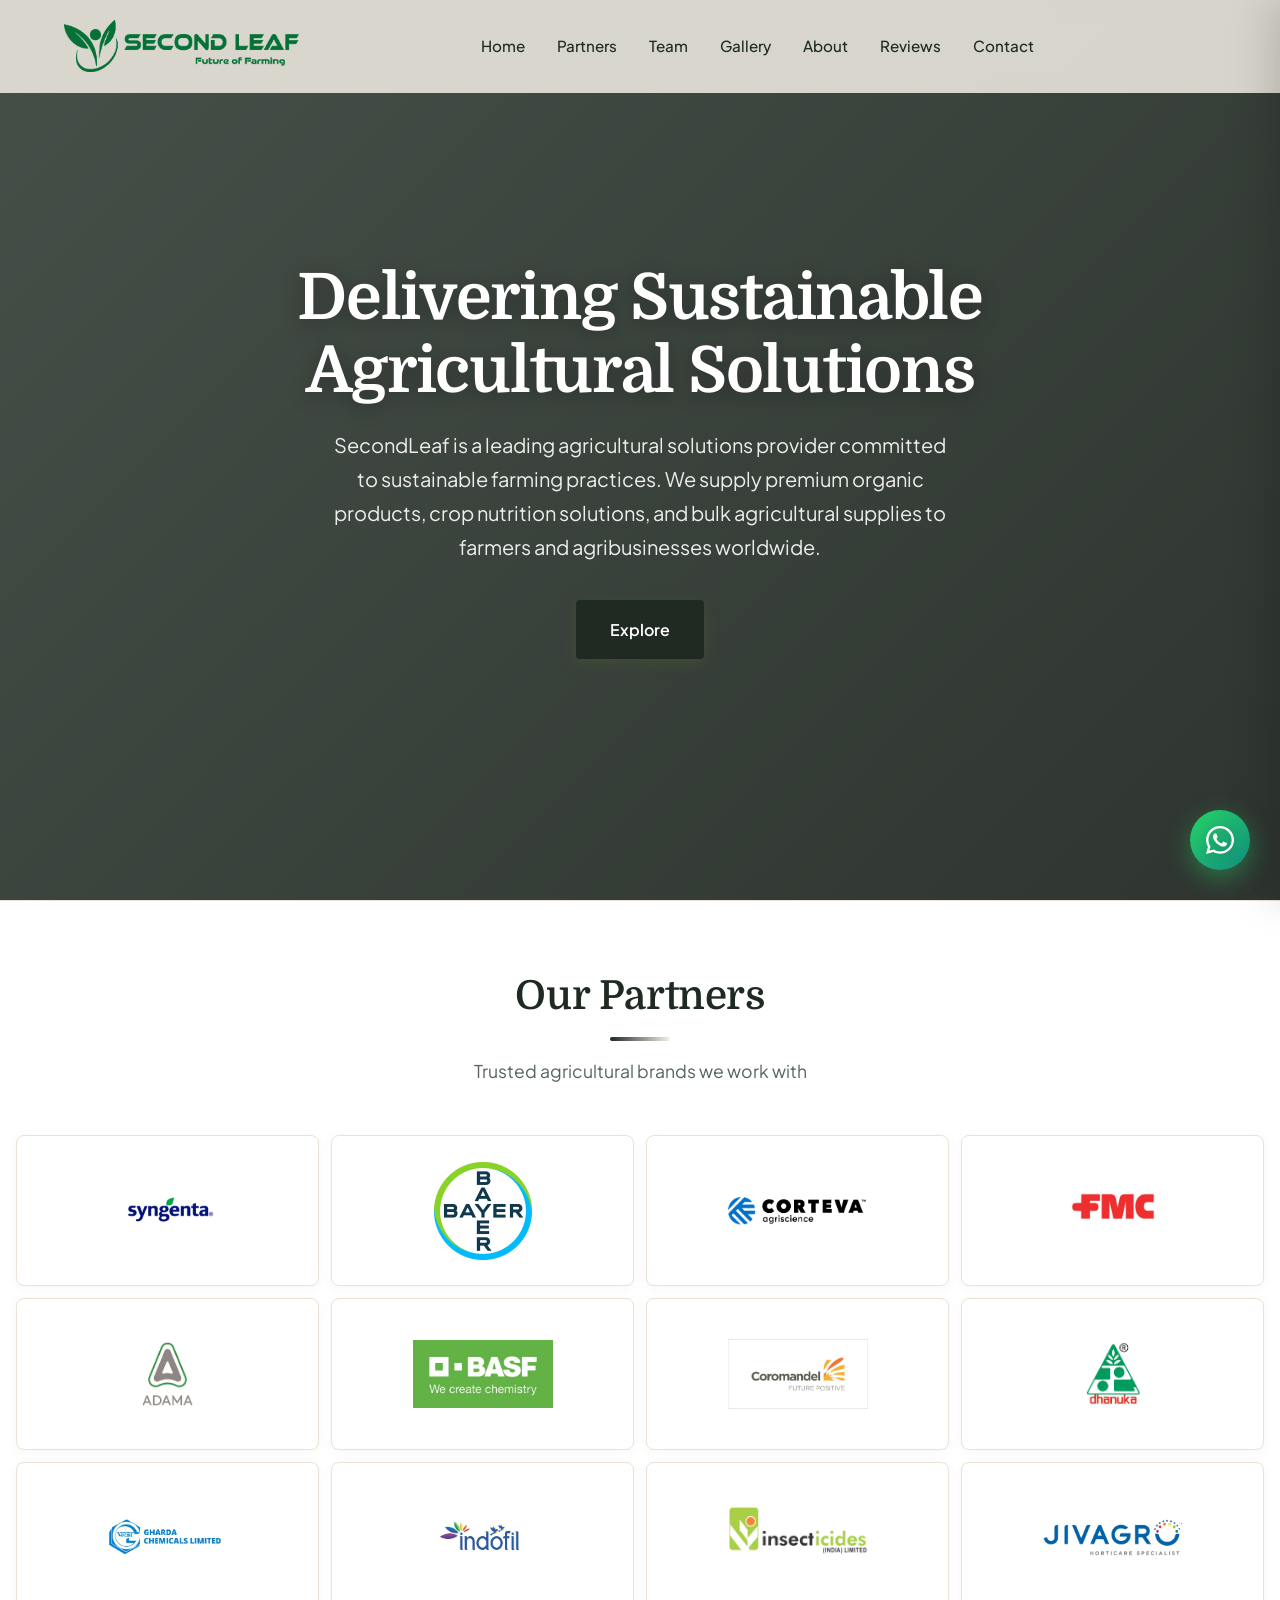
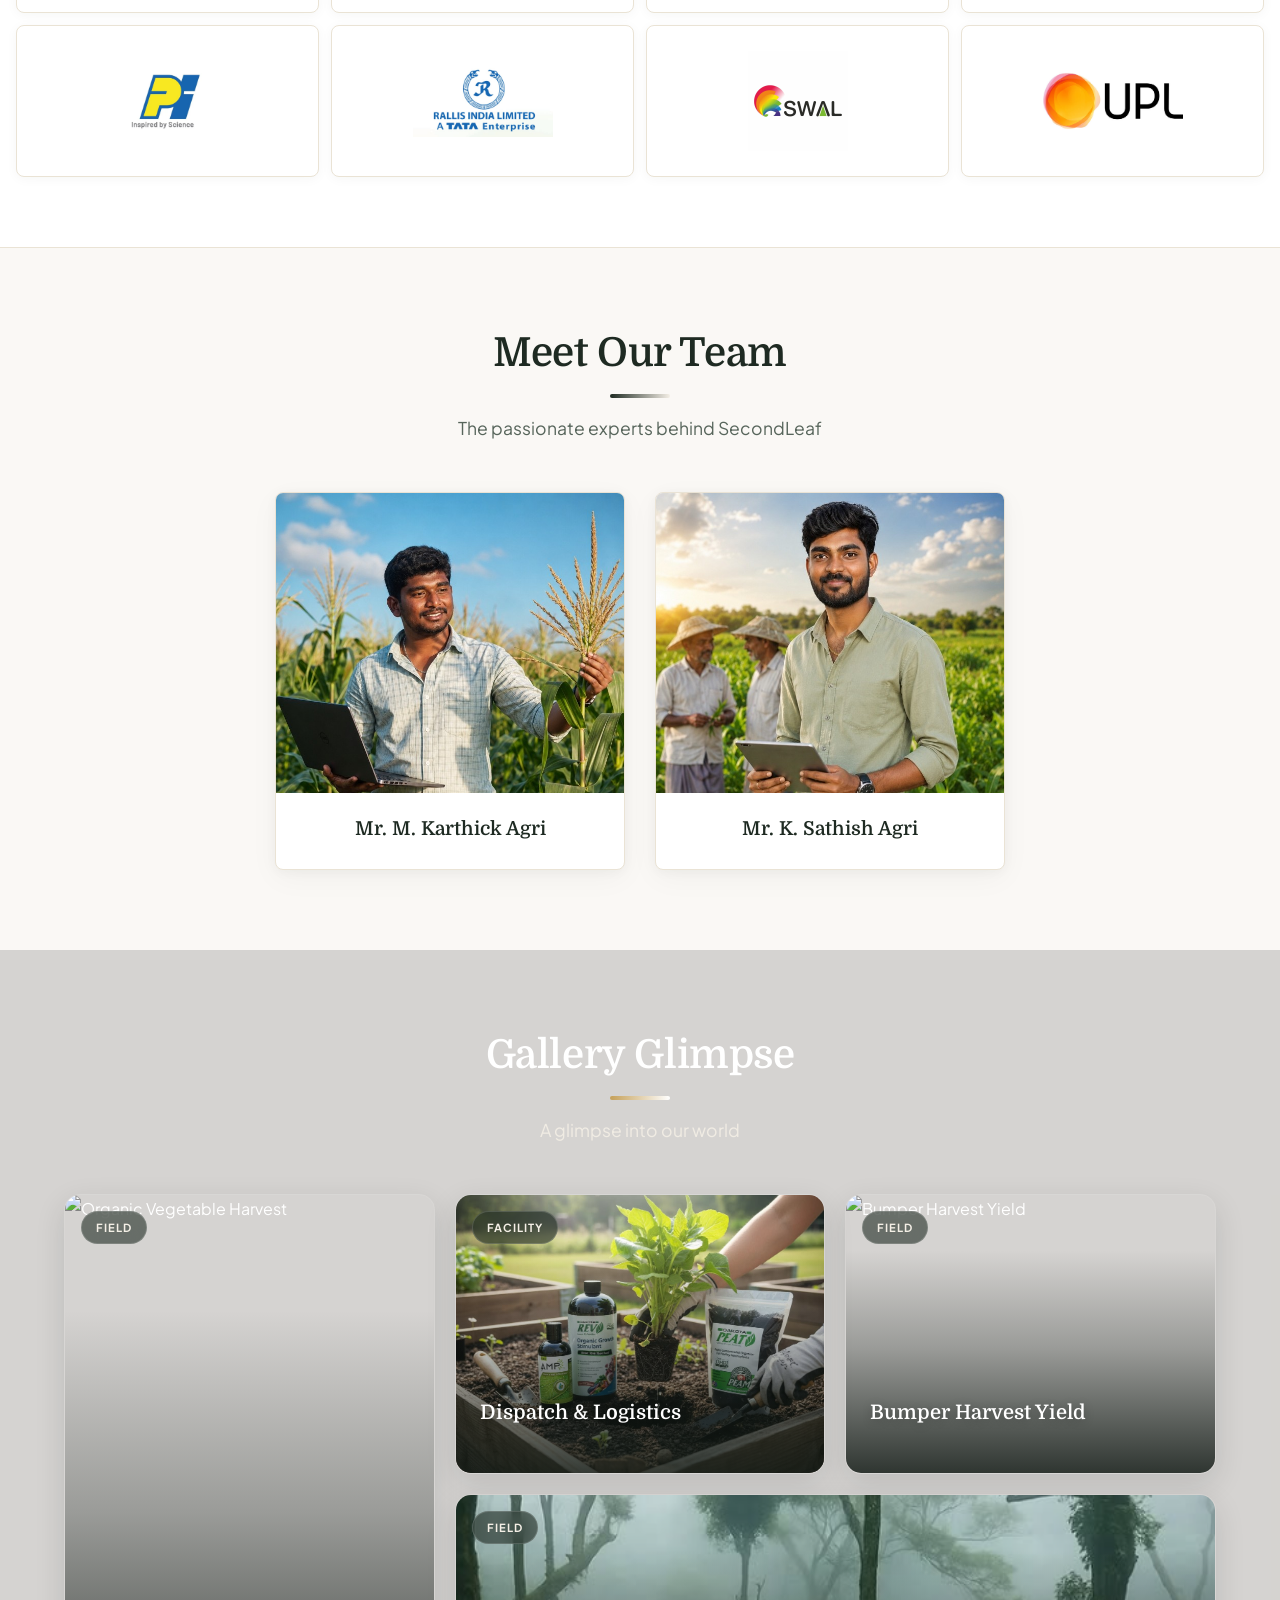
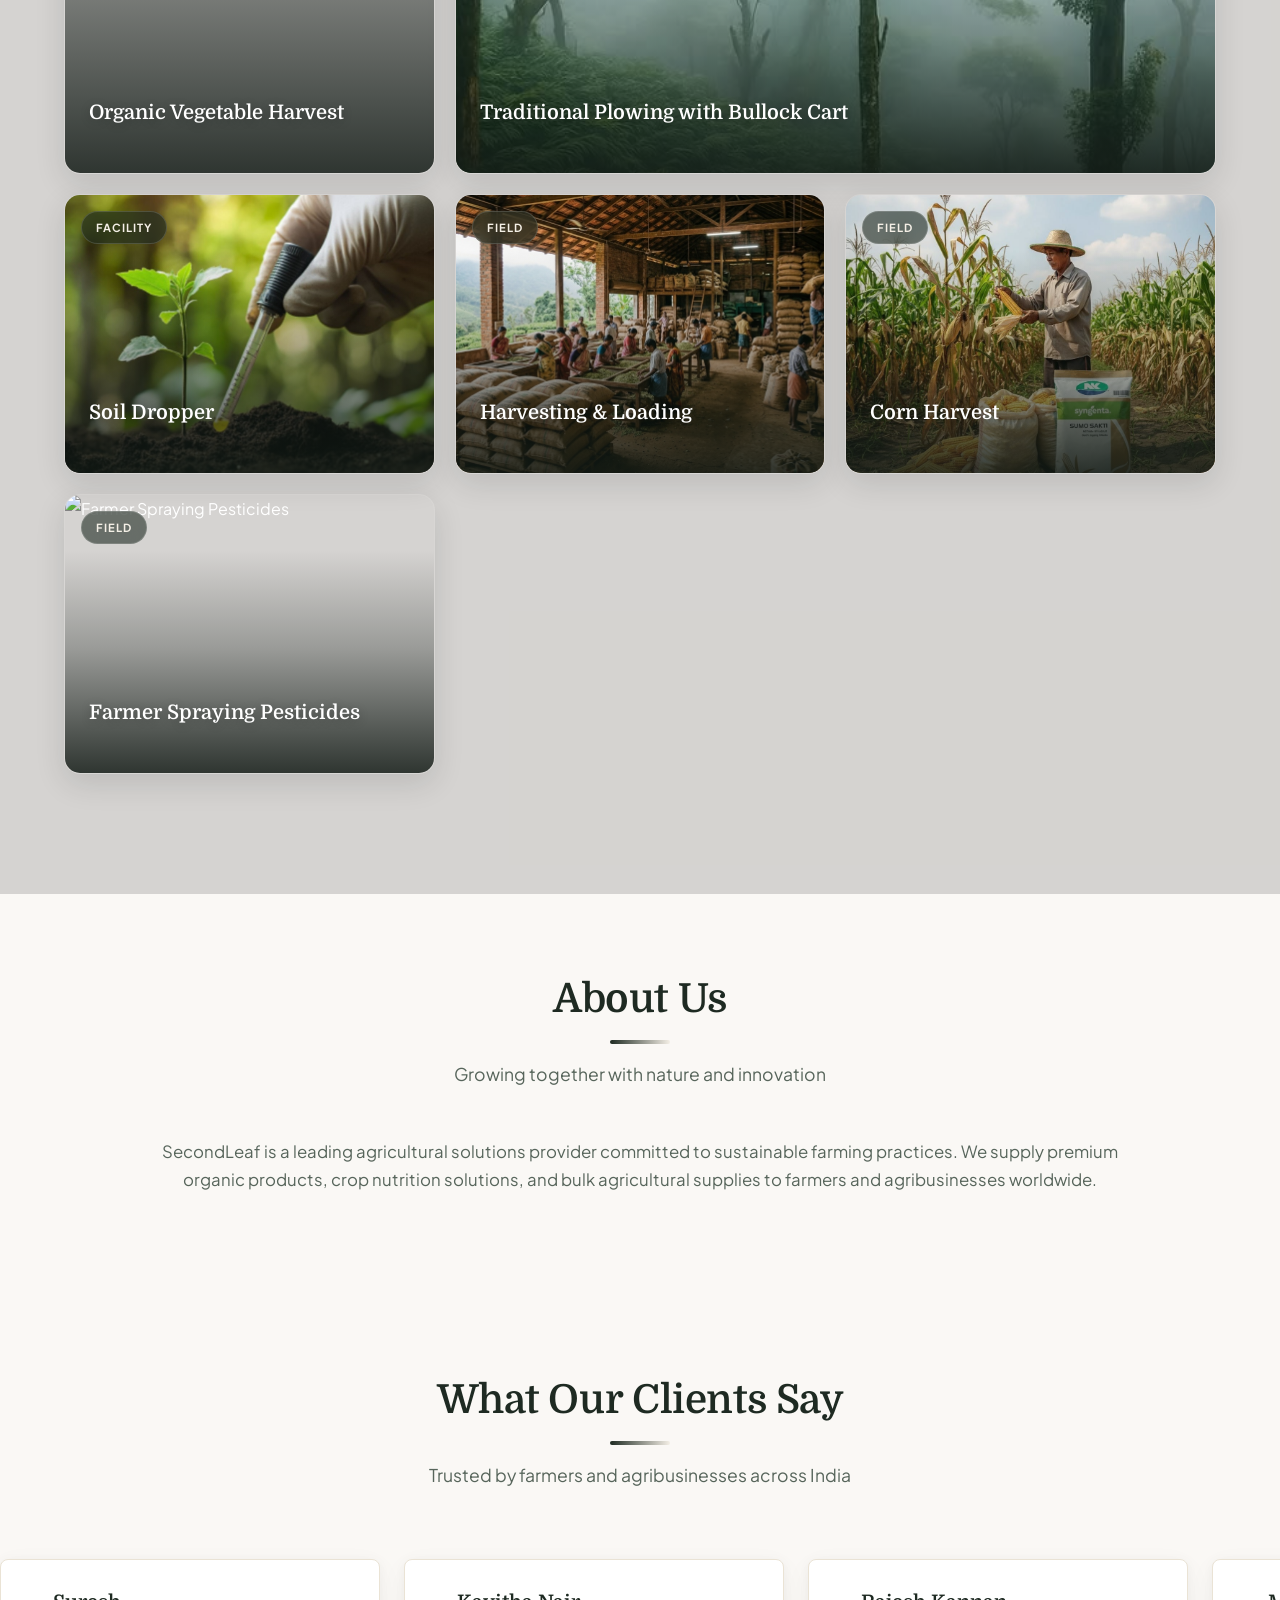
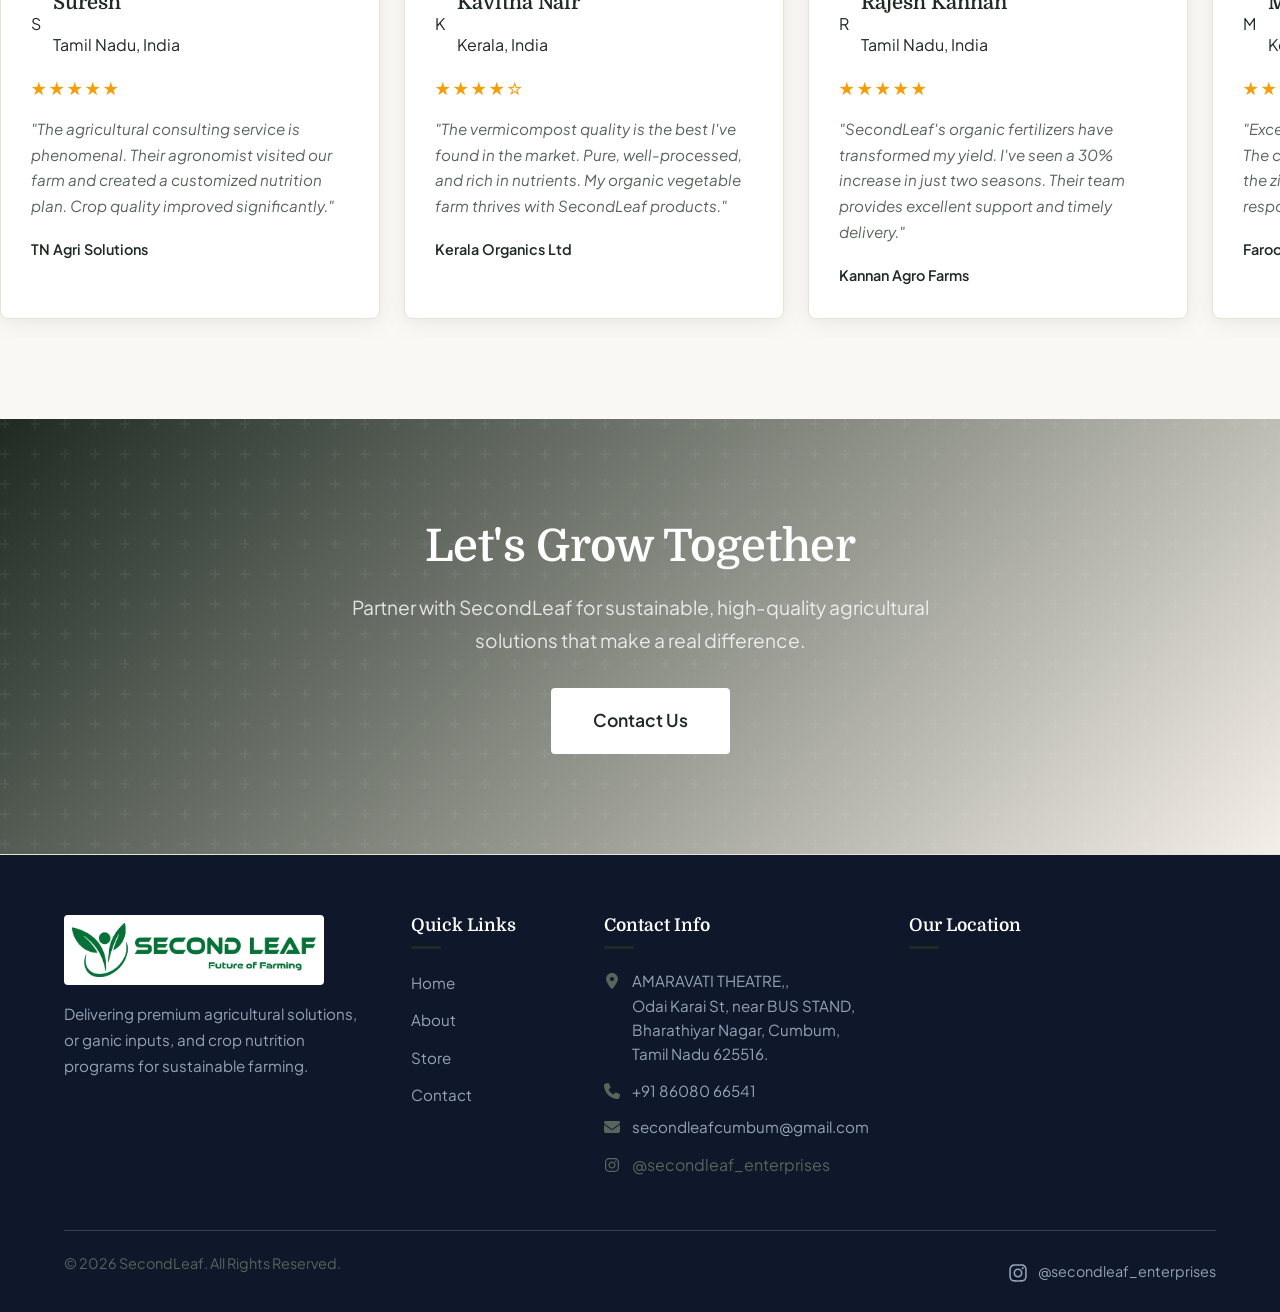
==== commit fe87c93e: "Add close button to mobile menu and smooth scroll for anchor links" ====
--- a/index.html
+++ b/index.html
@@ -63,6 +63,7 @@
 
   <!-- Mobile Menu -->
   <div class="mobile-menu" role="dialog" aria-label="Mobile navigation menu">
+    <button class="mobile-menu-close" aria-label="Close menu">&times;</button>
     <ul>
       <li><a href="#hero">Home</a></li>
       <li><a href="#partners">Partners</a></li>
@@ -99,7 +100,7 @@
       <p class="hero-subtitle" id="hero-subtitle">Empowering farmers with premium organic products, cutting-edge crop
         nutrition, and reliable bulk supply — cultivating a greener tomorrow.</p>
       <div class="hero-buttons">
-        <a href="#services" class="btn btn-primary btn-lg">Explore Products</a>
+        <a href="#partners" class="btn btn-primary btn-lg">Explore </a>
       </div>
     </div>
   </section>
@@ -234,20 +235,38 @@
         <div class="footer-contact">
           <h4>Contact Info</h4>
           <div style="display: flex; align-items: flex-start; margin-bottom: 12px; color: var(--text-secondary);">
-            <svg xmlns="http://www.w3.org/2000/svg" width="16" height="16" fill="currentColor" viewBox="0 0 384 512" style="margin-right: 12px; margin-top: 4px; flex-shrink: 0;"><path d="M215.7 499.2C267 435 384 279.4 384 192C384 86 298 0 192 0S0 86 0 192c0 87.4 117 243 168.3 307.2c12.3 15.3 35.1 15.3 47.4 0zM192 128a64 64 0 1 1 0 128 64 64 0 1 1 0-128z"/></svg>
-            <p style="margin: 0; line-height: 1.6;">AMARAVATI THEATRE,,<br> Odai Karai St, near BUS STAND, Bharathiyar Nagar, Cumbum, Tamil Nadu 625516.</p>
+            <svg xmlns="http://www.w3.org/2000/svg" width="16" height="16" fill="currentColor" viewBox="0 0 384 512"
+              style="margin-right: 12px; margin-top: 4px; flex-shrink: 0;">
+              <path
+                d="M215.7 499.2C267 435 384 279.4 384 192C384 86 298 0 192 0S0 86 0 192c0 87.4 117 243 168.3 307.2c12.3 15.3 35.1 15.3 47.4 0zM192 128a64 64 0 1 1 0 128 64 64 0 1 1 0-128z" />
+            </svg>
+            <p style="margin: 0; line-height: 1.6;">AMARAVATI THEATRE,,<br> Odai Karai St, near BUS STAND, Bharathiyar
+              Nagar, Cumbum, Tamil Nadu 625516.</p>
           </div>
           <div style="display: flex; align-items: center; margin-bottom: 12px; color: var(--text-secondary);">
-            <svg xmlns="http://www.w3.org/2000/svg" width="16" height="16" fill="currentColor" viewBox="0 0 512 512" style="margin-right: 12px; flex-shrink: 0;"><path d="M164.9 24.6c-7.7-18.6-28-28.5-47.4-23.2l-88 24C12.1 30.2 0 46 0 64C0 311.4 200.6 512 448 512c18 0 33.8-12.1 38.6-29.5l24-88c5.3-19.4-4.6-39.7-23.2-47.4l-96-40c-16.3-6.8-35.2-2.1-46.3 11.6L304.7 368C234.3 334.7 177.3 277.7 144 207.3L193.3 167c13.7-11.2 18.4-30 11.6-46.3l-40-96z"/></svg>
+            <svg xmlns="http://www.w3.org/2000/svg" width="16" height="16" fill="currentColor" viewBox="0 0 512 512"
+              style="margin-right: 12px; flex-shrink: 0;">
+              <path
+                d="M164.9 24.6c-7.7-18.6-28-28.5-47.4-23.2l-88 24C12.1 30.2 0 46 0 64C0 311.4 200.6 512 448 512c18 0 33.8-12.1 38.6-29.5l24-88c5.3-19.4-4.6-39.7-23.2-47.4l-96-40c-16.3-6.8-35.2-2.1-46.3 11.6L304.7 368C234.3 334.7 177.3 277.7 144 207.3L193.3 167c13.7-11.2 18.4-30 11.6-46.3l-40-96z" />
+            </svg>
             <p style="margin: 0;">+91 86080 66541</p>
           </div>
           <div style="display: flex; align-items: center; margin-bottom: 12px; color: var(--text-secondary);">
-            <svg xmlns="http://www.w3.org/2000/svg" width="16" height="16" fill="currentColor" viewBox="0 0 512 512" style="margin-right: 12px; flex-shrink: 0;"><path d="M48 64C21.5 64 0 85.5 0 112c0 15.1 7.1 29.3 19.2 38.4L236.8 313.6c11.4 8.5 27 8.5 38.4 0L492.8 150.4c12.1-9.1 19.2-23.3 19.2-38.4c0-26.5-21.5-48-48-48H48zM0 176V384c0 35.3 28.7 64 64 64H448c35.3 0 64-28.7 64-64V176L294.4 339.2c-22.8 17.1-54 17.1-76.8 0L0 176z"/></svg>
+            <svg xmlns="http://www.w3.org/2000/svg" width="16" height="16" fill="currentColor" viewBox="0 0 512 512"
+              style="margin-right: 12px; flex-shrink: 0;">
+              <path
+                d="M48 64C21.5 64 0 85.5 0 112c0 15.1 7.1 29.3 19.2 38.4L236.8 313.6c11.4 8.5 27 8.5 38.4 0L492.8 150.4c12.1-9.1 19.2-23.3 19.2-38.4c0-26.5-21.5-48-48-48H48zM0 176V384c0 35.3 28.7 64 64 64H448c35.3 0 64-28.7 64-64V176L294.4 339.2c-22.8 17.1-54 17.1-76.8 0L0 176z" />
+            </svg>
             <p style="margin: 0;">secondleafcumbum@gmail.com</p>
           </div>
           <div style="display: flex; align-items: center; margin-bottom: 12px;">
-            <a href="https://www.instagram.com/secondleaf_enterprises/" target="_blank" rel="noopener" style="display: flex; align-items: center; color: var(--text-secondary);">
-              <svg xmlns="http://www.w3.org/2000/svg" width="16" height="16" fill="currentColor" viewBox="0 0 448 512" style="margin-right: 12px; flex-shrink: 0;"><path d="M224.1 141c-63.6 0-114.9 51.3-114.9 114.9s51.3 114.9 114.9 114.9S339 319.5 339 255.9 287.7 141 224.1 141zm0 189.6c-41.1 0-74.7-33.5-74.7-74.7s33.5-74.7 74.7-74.7 74.7 33.5 74.7 74.7-33.6 74.7-74.7 74.7zm146.4-194.3c0 14.9-12 26.8-26.8 26.8-14.9 0-26.8-12-26.8-26.8s12-26.8 26.8-26.8 26.8 12 26.8 26.8zm76.1 27.2c-1.7-35.9-9.9-67.7-36.2-93.9-26.2-26.2-58-34.4-93.9-36.2-37-2.1-147.9-2.1-184.9 0-35.8 1.7-67.6 9.9-93.9 36.1s-34.4 58-36.2 93.9c-2.1 37-2.1 147.9 0 184.9 1.7 35.9 9.9 67.7 36.2 93.9s58 34.4 93.9 36.2c37 2.1 147.9 2.1 184.9 0 35.9-1.7 67.7-9.9 93.9-36.2 26.2-26.2 34.4-58 36.2-93.9 2.1-37 2.1-147.8 0-184.8zM398.8 388c-7.8 19.6-22.9 34.7-42.6 42.6-29.5 11.7-99.5 9-132.1 9s-102.7 2.6-132.1-9c-19.6-7.8-34.7-22.9-42.6-42.6-11.7-29.5-9-99.5-9-132.1s-2.6-102.7 9-132.1c7.8-19.6 22.9-34.7 42.6-42.6 29.5-11.7 99.5-9 132.1-9s102.7-2.6 132.1 9c19.6 7.8 34.7 22.9 42.6 42.6 11.7 29.5 9 99.5 9 132.1s2.7 102.7-9 132.1z"/></svg>
+            <a href="https://www.instagram.com/secondleaf_enterprises/" target="_blank" rel="noopener"
+              style="display: flex; align-items: center; color: var(--text-secondary);">
+              <svg xmlns="http://www.w3.org/2000/svg" width="16" height="16" fill="currentColor" viewBox="0 0 448 512"
+                style="margin-right: 12px; flex-shrink: 0;">
+                <path
+                  d="M224.1 141c-63.6 0-114.9 51.3-114.9 114.9s51.3 114.9 114.9 114.9S339 319.5 339 255.9 287.7 141 224.1 141zm0 189.6c-41.1 0-74.7-33.5-74.7-74.7s33.5-74.7 74.7-74.7 74.7 33.5 74.7 74.7-33.6 74.7-74.7 74.7zm146.4-194.3c0 14.9-12 26.8-26.8 26.8-14.9 0-26.8-12-26.8-26.8s12-26.8 26.8-26.8 26.8 12 26.8 26.8zm76.1 27.2c-1.7-35.9-9.9-67.7-36.2-93.9-26.2-26.2-58-34.4-93.9-36.2-37-2.1-147.9-2.1-184.9 0-35.8 1.7-67.6 9.9-93.9 36.1s-34.4 58-36.2 93.9c-2.1 37-2.1 147.9 0 184.9 1.7 35.9 9.9 67.7 36.2 93.9s58 34.4 93.9 36.2c37 2.1 147.9 2.1 184.9 0 35.9-1.7 67.7-9.9 93.9-36.2 26.2-26.2 34.4-58 36.2-93.9 2.1-37 2.1-147.8 0-184.8zM398.8 388c-7.8 19.6-22.9 34.7-42.6 42.6-29.5 11.7-99.5 9-132.1 9s-102.7 2.6-132.1-9c-19.6-7.8-34.7-22.9-42.6-42.6-11.7-29.5-9-99.5-9-132.1s-2.6-102.7 9-132.1c7.8-19.6 22.9-34.7 42.6-42.6 29.5-11.7 99.5-9 132.1-9s102.7-2.6 132.1 9c19.6 7.8 34.7 22.9 42.6 42.6 11.7 29.5 9 99.5 9 132.1s2.7 102.7-9 132.1z" />
+              </svg>
               @secondleaf_enterprises
             </a>
           </div>
--- a/css/style.css
+++ b/css/style.css
@@ -724,6 +724,28 @@
   flex-direction: column;
   gap: 8px;
   overflow-y: auto;
+}
+
+.mobile-menu-close {
+  position: absolute;
+  top: 24px;
+  right: 24px;
+  background: none;
+  border: none;
+  font-size: 2.5rem;
+  color: var(--text);
+  cursor: pointer;
+  line-height: 1;
+  padding: 8px;
+  display: flex;
+  align-items: center;
+  justify-content: center;
+  transition: color var(--transition);
+  z-index: 10;
+}
+
+.mobile-menu-close:hover {
+  color: var(--primary);
 }
 
 .mobile-menu.active {
